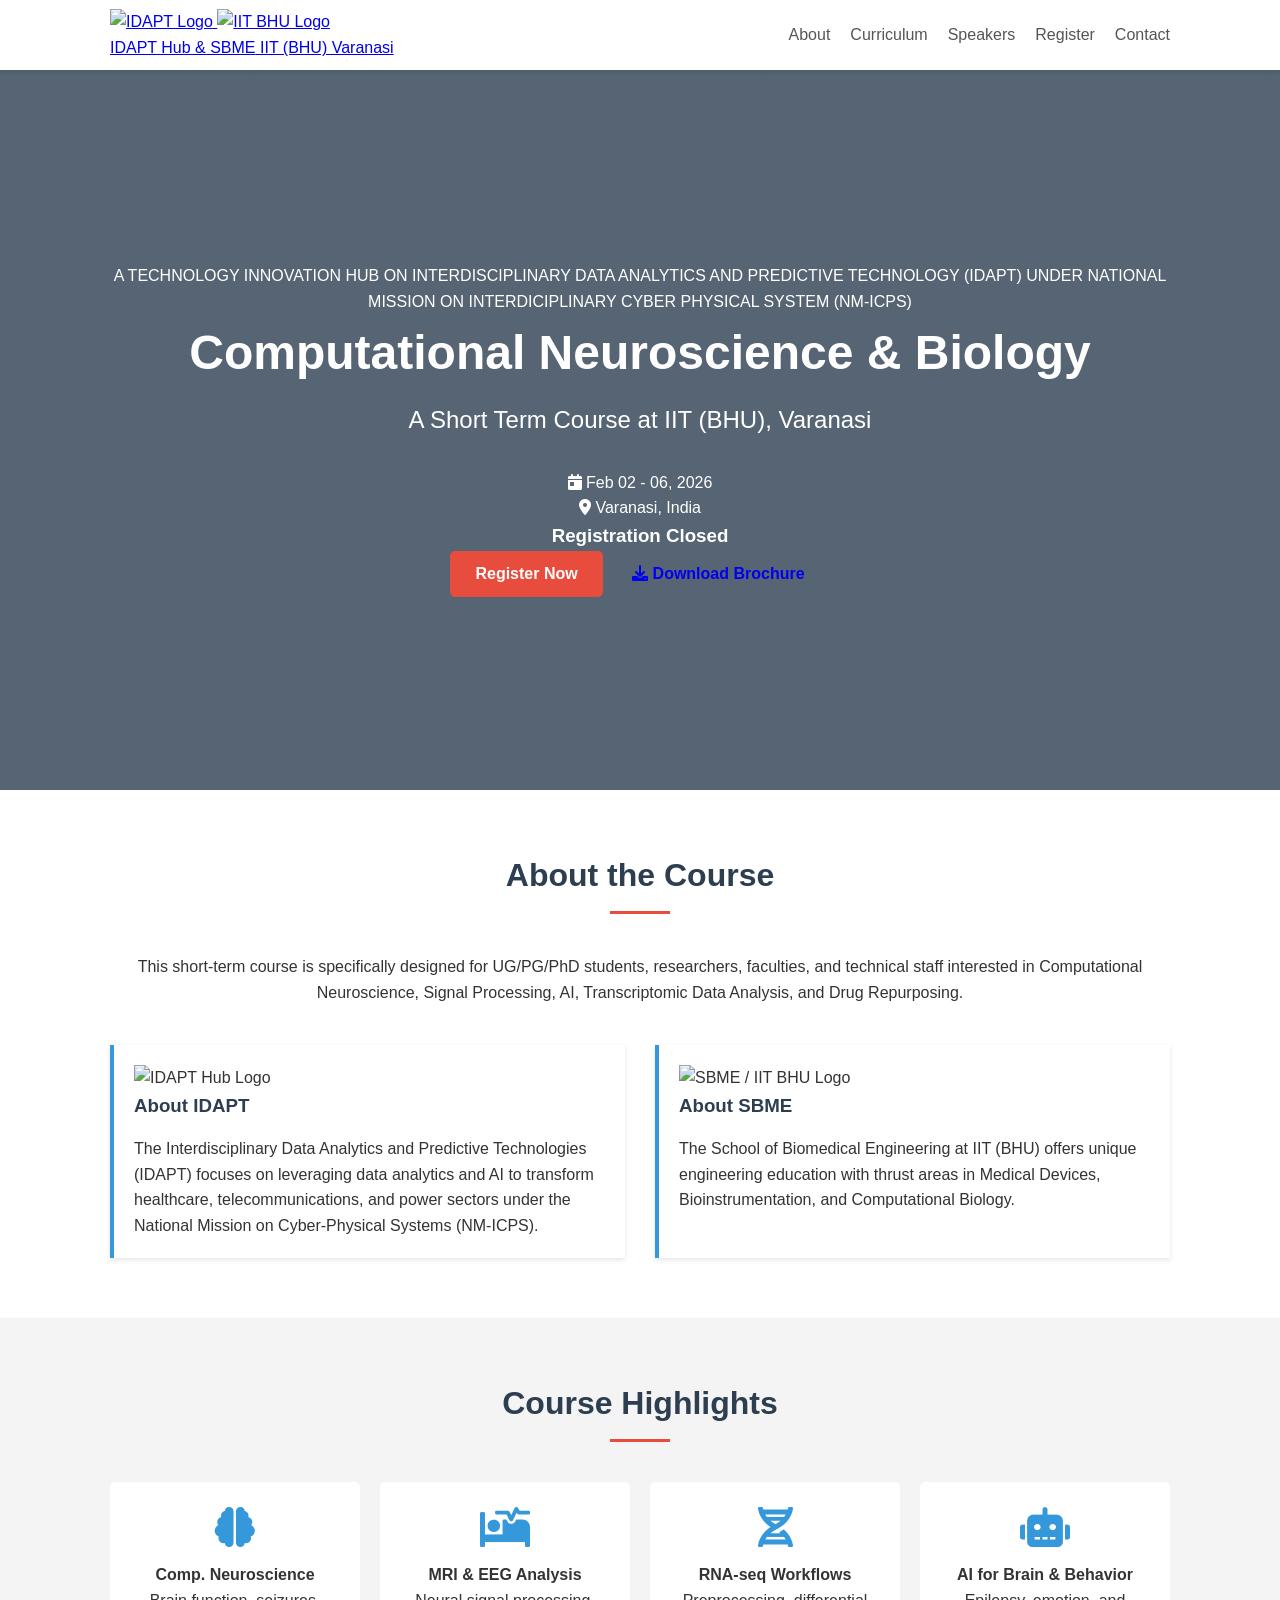
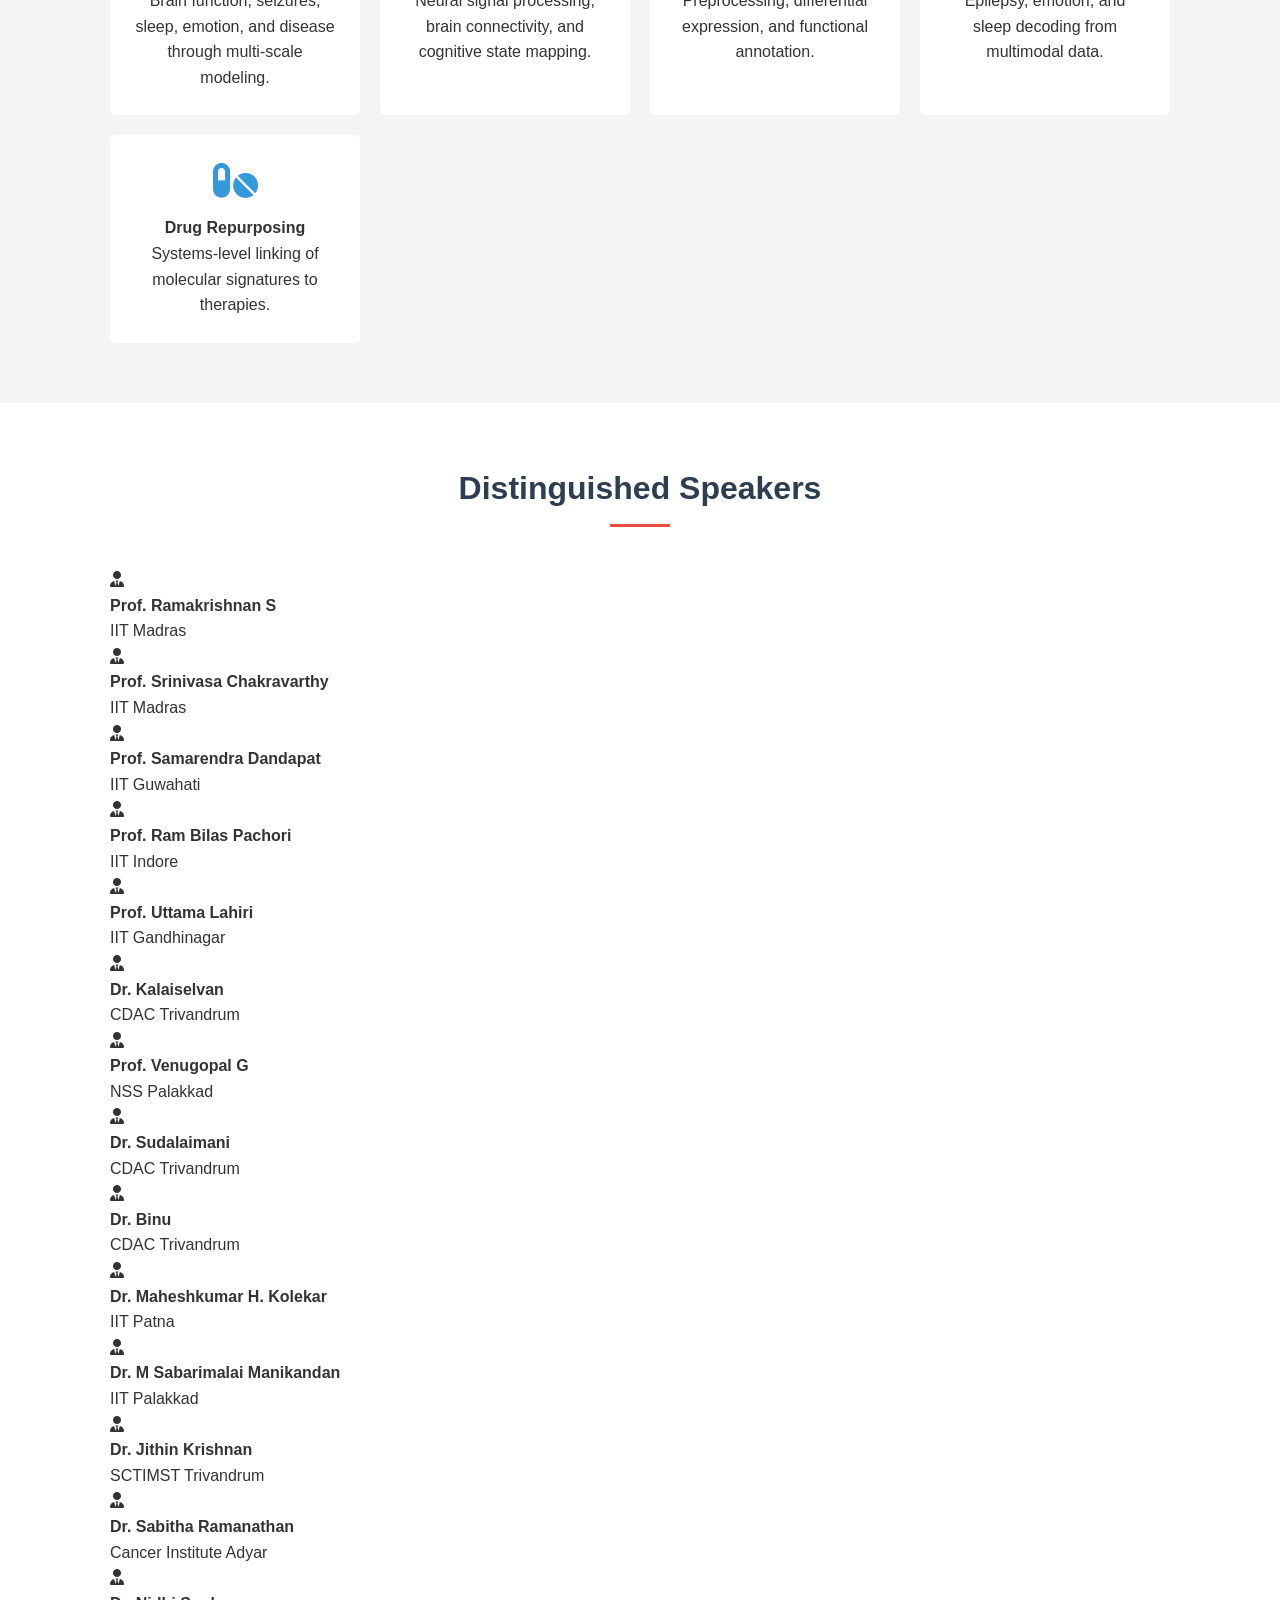
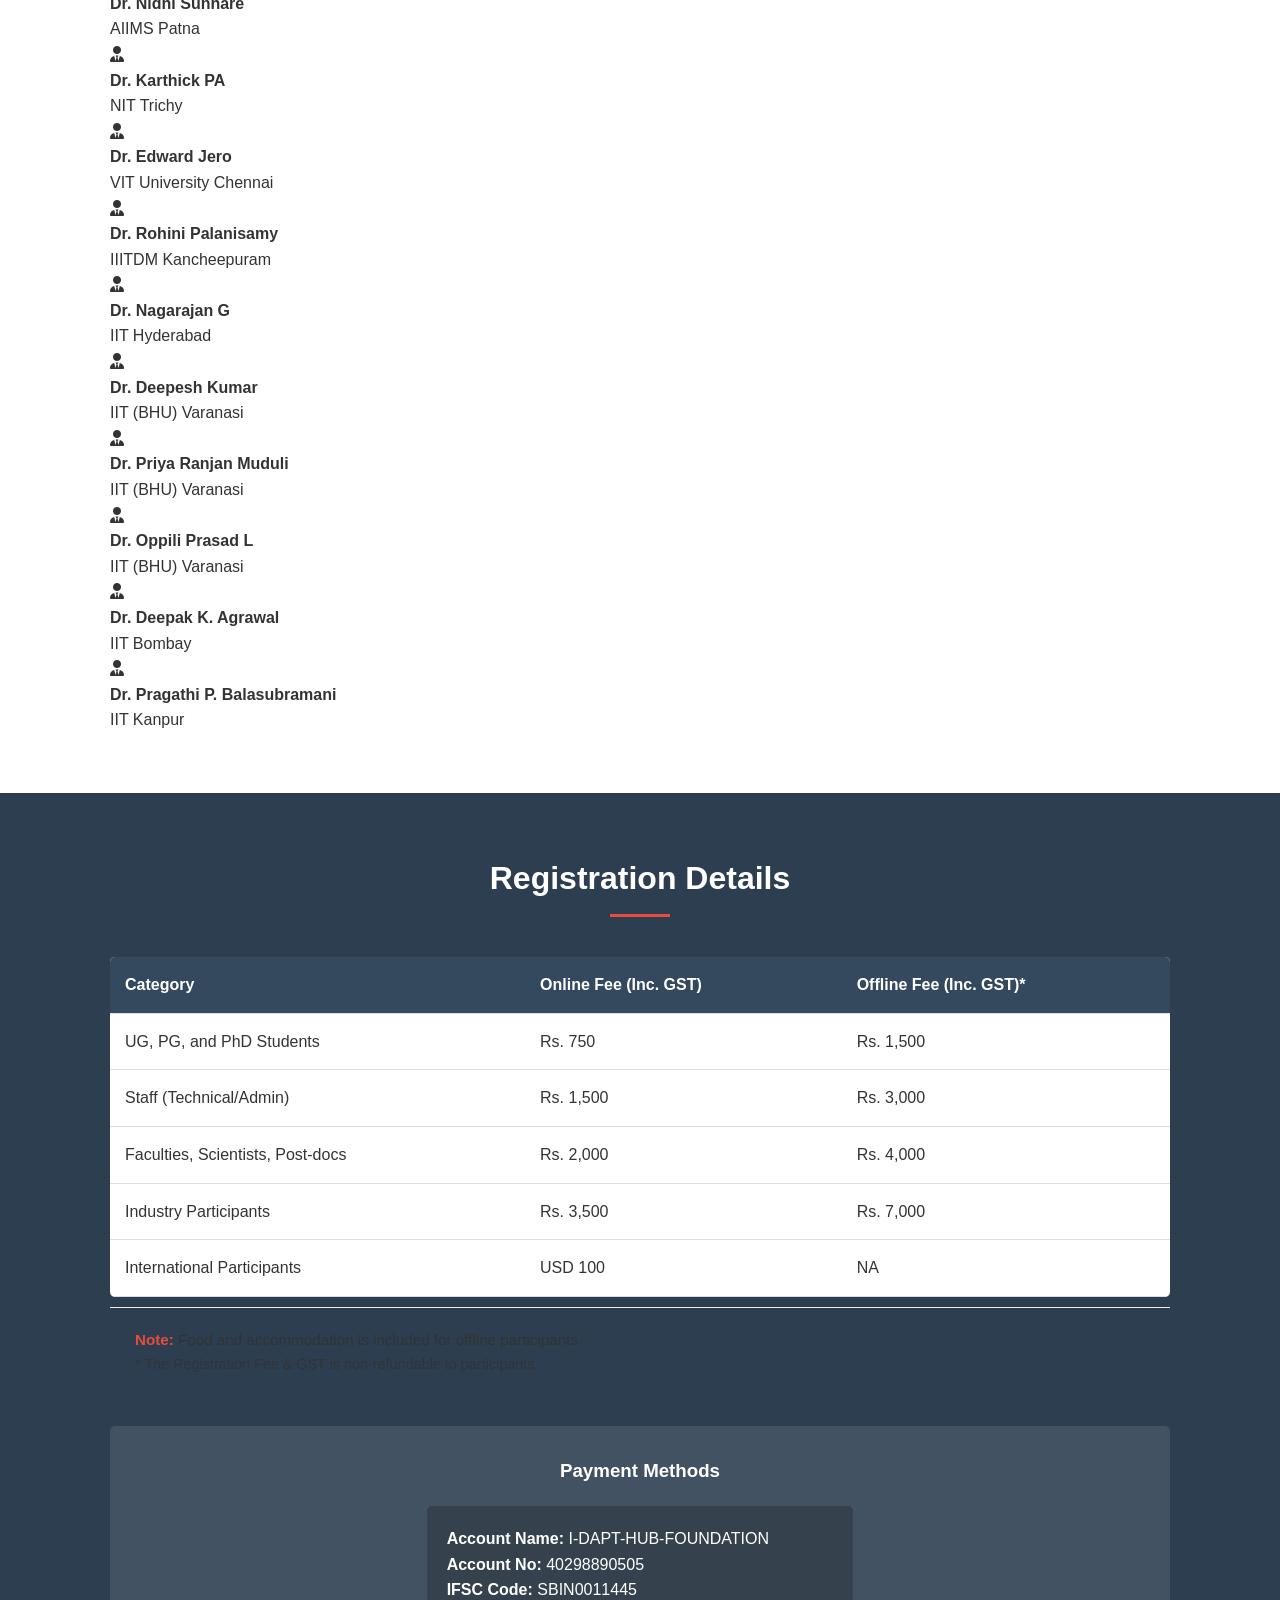
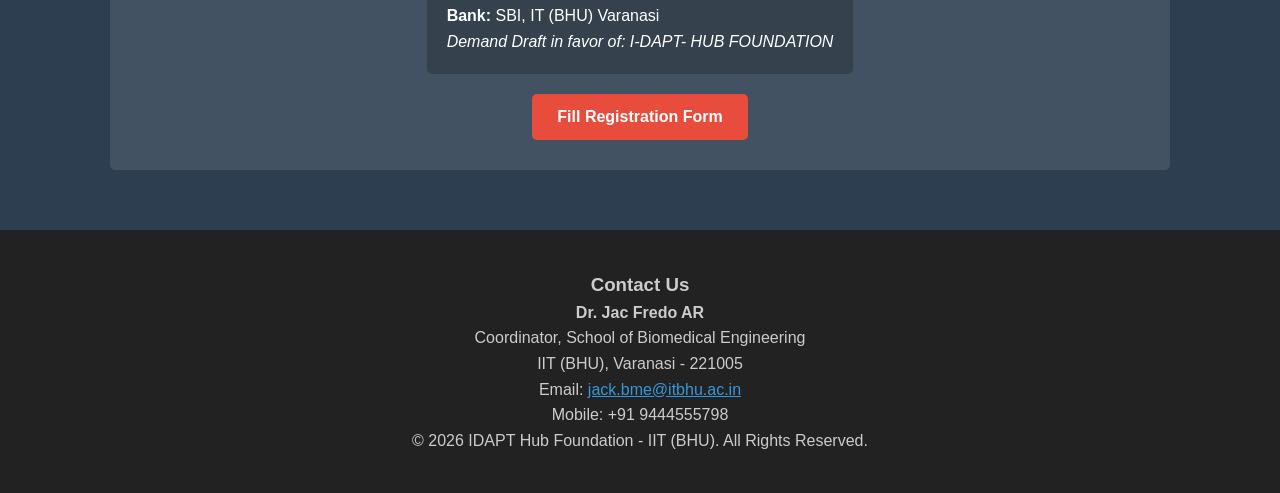
==== index.html @ b8fe6b38 "Added download brochure option" ====
<!DOCTYPE html>
<html lang="en">
<head>
    <meta charset="UTF-8">
    <meta name="viewport" content="width=device-width, initial-scale=1.0">
    <title>Introduction to Computational Neuroscience and Biology | IIT (BHU)</title>
    
    <meta name="description" content="Join the Short Term Course on Computational Neuroscience & Biology at IIT (BHU) from Feb 02-06, 2026. Explore AI, Signal Processing, and Drug Repurposing. Register now!">

    <meta property="og:title" content="Introduction to Computational Neuroscience and Biology | IIT (BHU)">
    <meta property="og:description" content="A short-term course covering Brain function, MRI/EEG Analysis, AI for Brain & Behavior, and RNA-seq workflows. Organized by IDAPT Hub & SBME.">
    <meta property="og:image" content="https://computationalneurosciencecourse.netlify.app/Social_banner.png">
    <meta property="og:url" content="https://computationalneurosciencecourse.netlify.app">
    <meta property="og:type" content="website">

    <meta name="twitter:card" content="summary_large_image">
    <meta name="twitter:title" content="Introduction to Computational Neuroscience and Biology">
    <meta name="twitter:description" content="Join us at IIT (BHU) for a short-term course on Computational Neuroscience and AI. Feb 02-06, 2026.">
    <meta name="twitter:image" content="https://computationalneurosciencecourse.netlify.app/Social_banner.png">

    <link rel="stylesheet" href="style.css">
    <link rel="stylesheet" href="https://cdnjs.cloudflare.com/ajax/libs/font-awesome/6.0.0/css/all.min.css">
</head>
<body>

    <nav class="navbar">
        <div class="container">
            <a href="#" class="logo-group">
                <img src="logo-idapt.gif" alt="IDAPT Logo" class="nav-logo">
                <img src="logo-iitbhu.gif" alt="IIT BHU Logo" class="nav-logo">
                <div class="logo-text">
                    <span class="main-text">IDAPT Hub & SBME</span>
                    <span class="sub-text">IIT (BHU) Varanasi</span>
                </div>
            </a>

            <ul class="nav-links">
                <li><a href="#about">About</a></li>
                <li><a href="#topics">Curriculum</a></li>
                <li><a href="#speakers">Speakers</a></li>
                <li><a href="#registration" class="highlight-link">Register</a></li>
                <li><a href="#contact">Contact</a></li>
            </ul>
        </div>
    </nav>

    <header class="hero">
        <div class="overlay"></div>
        <div class="container hero-content">
            <span class="badge">A TECHNOLOGY INNOVATION HUB ON INTERDISCIPLINARY DATA ANALYTICS AND PREDICTIVE TECHNOLOGY (IDAPT) UNDER NATIONAL MISSION ON INTERDICIPLINARY CYBER PHYSICAL SYSTEM (NM-ICPS)</span>
            <h1>Computational Neuroscience & Biology</h1>
            <p class="subtitle">A Short Term Course at IIT (BHU), Varanasi</p>
            
            <div class="hero-info-grid">
                <div class="info-box">
                    <i class="fas fa-calendar-day"></i>
                    <span>Feb 02 - 06, 2026</span>
                </div>
                <div class="info-box">
                    <i class="fas fa-map-marker-alt"></i>
                    <span>Varanasi, India</span>
                </div>
            </div>

            <div id="countdown-container">
                <p>Registration closes in:</p>
                <div class="countdown">
                    <div class="time-unit"><span id="days">00</span><small>Days</small></div>
                    <div class="time-unit"><span id="hours">00</span><small>Hours</small></div>
                    <div class="time-unit"><span id="minutes">00</span><small>Mins</small></div>
                    <div class="time-unit"><span id="seconds">00</span><small>Secs</small></div>
                </div>
            </div>

            <div class="cta-group">
                <a href="https://forms.gle/LeRqwVGc7tLSJDFQ8" target="_blank" class="btn btn-primary pulse-anim">Register Now</a>
                <a href="Brochure.pdf" download="Computational_Neuroscience_Brochure" class="btn btn-outline">
                    <i class="fas fa-download"></i> Download Brochure
                </a>
            </div>
        </div>
    </header>

    <section id="about" class="section">
        <div class="container">
            <h2 class="section-title">About the Course</h2>
            <p style="margin-bottom: 40px; text-align: center;">
                This short-term course is specifically designed for UG/PG/PhD students, researchers, faculties, and technical staff interested in Computational Neuroscience, Signal Processing, AI, Transcriptomic Data Analysis, and Drug Repurposing.
            </p>
            <div class="grid-2">
                <div class="card about-card-horizontal">
                    <img src="logo-idapt.gif" alt="IDAPT Hub Logo" class="org-logo">
                    <div class="card-text">
                        <h3>About IDAPT</h3>
                        <p>The Interdisciplinary Data Analytics and Predictive Technologies (IDAPT) focuses on leveraging data analytics and AI to transform healthcare, telecommunications, and power sectors under the National Mission on Cyber-Physical Systems (NM-ICPS).</p>
                    </div>
                </div>

                <div class="card about-card-horizontal">
                    <img src="logo-iitbhu.gif" alt="SBME / IIT BHU Logo" class="org-logo">
                    <div class="card-text">
                        <h3>About SBME</h3>
                        <p>The School of Biomedical Engineering at IIT (BHU) offers unique engineering education with thrust areas in Medical Devices, Bioinstrumentation, and Computational Biology.</p>
                    </div>
                </div>
            </div>
        </div>
    </section>

    <section id="topics" class="section bg-light">
        <div class="container">
            <h2 class="section-title">Course Highlights</h2>
            <div class="topics-grid">
                <div class="topic-item">
                    <i class="fas fa-brain"></i>
                    <h4>Comp. Neuroscience</h4>
                    <p>Brain function, seizures, sleep, emotion, and disease through multi-scale modeling.</p>
                </div>
                <div class="topic-item">
                    <i class="fas fa-procedures"></i>
                    <h4>MRI & EEG Analysis</h4>
                    <p>Neural signal processing, brain connectivity, and cognitive state mapping.</p>
                </div>
                <div class="topic-item">
                    <i class="fas fa-dna"></i>
                    <h4>RNA-seq Workflows</h4>
                    <p>Preprocessing, differential expression, and functional annotation.</p>
                </div>
                <div class="topic-item">
                    <i class="fas fa-robot"></i>
                    <h4>AI for Brain & Behavior</h4>
                    <p>Epilepsy, emotion, and sleep decoding from multimodal data.</p>
                </div>
                <div class="topic-item">
                    <i class="fas fa-pills"></i>
                    <h4>Drug Repurposing</h4>
                    <p>Systems-level linking of molecular signatures to therapies.</p>
                </div>
            </div>
        </div>
    </section>

    <section id="speakers" class="section">
        <div class="container">
            <h2 class="section-title">Distinguished Speakers</h2>
            <div class="speakers-grid">
                <div class="speaker-card">
                    <div class="speaker-img"><i class="fas fa-user-tie"></i></div>
                    <div class="speaker-info">
                        <h4>Prof. Ramakrishnan S</h4>
                        <p class="affiliation">IIT Madras</p>
                    </div>
                </div>
                <div class="speaker-card">
                    <div class="speaker-img"><i class="fas fa-user-tie"></i></div>
                    <div class="speaker-info">
                        <h4>Prof. Srinivasa Chakravarthy</h4>
                        <p class="affiliation">IIT Madras</p>
                    </div>
                </div>
                <div class="speaker-card">
                    <div class="speaker-img"><i class="fas fa-user-tie"></i></div>
                    <div class="speaker-info">
                        <h4>Prof. Samarendra Dandapat</h4>
                        <p class="affiliation">IIT Guwahati</p>
                    </div>
                </div>
                <div class="speaker-card">
                    <div class="speaker-img"><i class="fas fa-user-tie"></i></div>
                    <div class="speaker-info">
                        <h4>Prof. Ram Bilas Pachori</h4>
                        <p class="affiliation">IIT Indore</p>
                    </div>
                </div>
                <div class="speaker-card">
                    <div class="speaker-img"><i class="fas fa-user-tie"></i></div>
                    <div class="speaker-info">
                        <h4>Prof. Uttama Lahiri</h4>
                        <p class="affiliation">IIT Gandhinagar</p>
                    </div>
                </div>
                <div class="speaker-card">
                    <div class="speaker-img"><i class="fas fa-user-tie"></i></div>
                    <div class="speaker-info">
                        <h4>Dr. Kalaiselvan</h4>
                        <p class="affiliation">CDAC Trivandrum</p>
                    </div>
                </div>
                <div class="speaker-card">
                    <div class="speaker-img"><i class="fas fa-user-tie"></i></div>
                    <div class="speaker-info">
                        <h4>Prof. Venugopal G</h4>
                        <p class="affiliation">NSS Palakkad</p>
                    </div>
                </div>
                <div class="speaker-card">
                    <div class="speaker-img"><i class="fas fa-user-tie"></i></div>
                    <div class="speaker-info">
                        <h4>Dr. Sudalaimani</h4>
                        <p class="affiliation">CDAC Trivandrum</p>
                    </div>
                </div>
                <div class="speaker-card">
                    <div class="speaker-img"><i class="fas fa-user-tie"></i></div>
                    <div class="speaker-info">
                        <h4>Dr. Binu</h4>
                        <p class="affiliation">CDAC Trivandrum</p>
                    </div>
                </div>
                <div class="speaker-card">
                    <div class="speaker-img"><i class="fas fa-user-tie"></i></div>
                    <div class="speaker-info">
                        <h4>Dr. Maheshkumar H. Kolekar</h4>
                        <p class="affiliation">IIT Patna</p>
                    </div>
                </div>
                <div class="speaker-card">
                    <div class="speaker-img"><i class="fas fa-user-tie"></i></div>
                    <div class="speaker-info">
                        <h4>Dr. M Sabarimalai Manikandan</h4>
                        <p class="affiliation">IIT Palakkad</p>
                    </div>
                </div>
                <div class="speaker-card">
                    <div class="speaker-img"><i class="fas fa-user-tie"></i></div>
                    <div class="speaker-info">
                        <h4>Dr. Jithin Krishnan</h4>
                        <p class="affiliation">SCTIMST Trivandrum</p>
                    </div>
                </div>
                <div class="speaker-card">
                    <div class="speaker-img"><i class="fas fa-user-tie"></i></div>
                    <div class="speaker-info">
                        <h4>Dr. Sabitha Ramanathan</h4>
                        <p class="affiliation">Cancer Institute Adyar</p>
                    </div>
                </div>
                <div class="speaker-card">
                    <div class="speaker-img"><i class="fas fa-user-tie"></i></div>
                    <div class="speaker-info">
                        <h4>Dr. Nidhi Sunhare</h4>
                        <p class="affiliation">AIIMS Patna</p>
                    </div>
                </div>
                <div class="speaker-card">
                    <div class="speaker-img"><i class="fas fa-user-tie"></i></div>
                    <div class="speaker-info">
                        <h4>Dr. Karthick PA</h4>
                        <p class="affiliation">NIT Trichy</p>
                    </div>
                </div>
                <div class="speaker-card">
                    <div class="speaker-img"><i class="fas fa-user-tie"></i></div>
                    <div class="speaker-info">
                        <h4>Dr. Edward Jero</h4>
                        <p class="affiliation">VIT University Chennai</p>
                    </div>
                </div>
                <div class="speaker-card">
                    <div class="speaker-img"><i class="fas fa-user-tie"></i></div>
                    <div class="speaker-info">
                        <h4>Dr. Rohini Palanisamy</h4>
                        <p class="affiliation">IIITDM Kancheepuram</p>
                    </div>
                </div>
                <div class="speaker-card">
                    <div class="speaker-img"><i class="fas fa-user-tie"></i></div>
                    <div class="speaker-info">
                        <h4>Dr. Nagarajan G</h4>
                        <p class="affiliation">IIT Hyderabad</p>
                    </div>
                </div>
                <div class="speaker-card">
                    <div class="speaker-img"><i class="fas fa-user-tie"></i></div>
                    <div class="speaker-info">
                        <h4>Dr. Deepesh Kumar</h4>
                        <p class="affiliation">IIT (BHU) Varanasi</p>
                    </div>
                </div>
                <div class="speaker-card">
                    <div class="speaker-img"><i class="fas fa-user-tie"></i></div>
                    <div class="speaker-info">
                        <h4>Dr. Priya Ranjan Muduli</h4>
                        <p class="affiliation">IIT (BHU) Varanasi</p>
                    </div>
                </div>
                <div class="speaker-card">
                    <div class="speaker-img"><i class="fas fa-user-tie"></i></div>
                    <div class="speaker-info">
                        <h4>Dr. Oppili Prasad L</h4>
                        <p class="affiliation">IIT (BHU) Varanasi</p>
                    </div>
                </div>
                <div class="speaker-card">
                    <div class="speaker-img"><i class="fas fa-user-tie"></i></div>
                    <div class="speaker-info">
                        <h4>Dr. Deepak K. Agrawal</h4>
                        <p class="affiliation">IIT Bombay</p>
                    </div>
                </div>
                <div class="speaker-card">
                    <div class="speaker-img"><i class="fas fa-user-tie"></i></div>
                    <div class="speaker-info">
                        <h4>Dr. Pragathi P. Balasubramani</h4>
                        <p class="affiliation">IIT Kanpur</p>
                    </div>
                </div>
            </div>
        </div>
    </section>

    <section id="registration" class="section bg-blue">
        <div class="container">
            <h2 class="section-title text-white">Registration Details</h2>
            
            <div class="fee-table-wrapper">
                <table class="fee-table">
                    <thead>
                        <tr>
                            <th>Category</th>
                            <th>Online Fee (Inc. GST)</th>
                            <th>Offline Fee (Inc. GST)*</th>
                        </tr>
                    </thead>
                    <tbody>
                        <tr>
                            <td>UG, PG, and PhD Students</td>
                            <td>Rs. 750</td>
                            <td>Rs. 1,500</td>
                        </tr>
                        <tr>
                            <td>Staff (Technical/Admin)</td>
                            <td>Rs. 1,500</td>
                            <td>Rs. 3,000</td>
                        </tr>
                        <tr>
                            <td>Faculties, Scientists, Post-docs</td>
                            <td>Rs. 2,000</td>
                            <td>Rs. 4,000</td>
                        </tr>
                        <tr>
                            <td>Industry Participants</td>
                            <td>Rs. 3,500</td>
                            <td>Rs. 7,000</td>
                        </tr>
                        <tr>
                            <td>International Participants</td>
                            <td>USD 100</td>
                            <td>NA</td>
                        </tr>
                    </tbody>
                </table>
                <div style="padding: 20px 25px; border-top: 1px solid #eee;">
                    <p class="note" style="color: #333; margin: 0; font-size: 0.95rem; line-height: 1.6;">
                        <strong style="color: #e74c3c;">Note:</strong> Food and accommodation is included for offline participants.<br>
                        <span style="font-size: 0.9rem; opacity: 0.8;">* The Registration Fee & GST is non-refundable to participants.</span>
                    </p>
                </div>
            </div>

            <div class="payment-info">
                <h3>Payment Methods</h3>
                <div class="bank-details">
                    <p><strong>Account Name:</strong> I-DAPT-HUB-FOUNDATION </p>
                    <p><strong>Account No:</strong> 40298890505 </p>
                    <p><strong>IFSC Code:</strong> SBIN0011445 </p>
                    <p><strong>Bank:</strong> SBI, IT (BHU) Varanasi </p>
                    <p><em>Demand Draft in favor of: I-DAPT- HUB FOUNDATION</em> </p>
                </div>
                <div class="register-action">
                    <a href="https://forms.gle/LeRqwVGc7tLSJDFQ8" target="_blank" class="btn btn-primary btn-large">Fill Registration Form</a>
                </div>
            </div>
        </div>
    </section>

    <footer id="contact">
        <div class="container footer-content">
            <div class="contact-details">
                <h3>Contact Us</h3>
                <p><strong>Dr. Jac Fredo AR</strong><br>Coordinator, School of Biomedical Engineering</p>
                <p>IIT (BHU), Varanasi - 221005</p>
                <p>Email: <a href="mailto:jack.bme@itbhu.ac.in">jack.bme@itbhu.ac.in</a></p>
                <p>Mobile: +91 9444555798 </p>
            </div>
            <div class="branding">
                <p>&copy; 2026 IDAPT Hub Foundation - IIT (BHU). All Rights Reserved.</p>
            </div>
        </div>
    </footer>

    <script>
        // Set the date we're counting down to: Jan 15, 2026
        const countDownDate = new Date("Jan 15, 2026 23:59:59").getTime();
    
        const x = setInterval(function() {
            const now = new Date().getTime();
            const distance = countDownDate - now;
    
            // Time calculations for days, hours, minutes and seconds
            const days = Math.floor(distance / (1000 * 60 * 60 * 24));
            const hours = Math.floor((distance % (1000 * 60 * 60 * 24)) / (1000 * 60 * 60));
            const minutes = Math.floor((distance % (1000 * 60 * 60)) / (1000 * 60));
            const seconds = Math.floor((distance % (1000 * 60)) / 1000);
    
            // Display the result in the elements
            document.getElementById("days").innerHTML = days < 10 ? '0' + days : days;
            document.getElementById("hours").innerHTML = hours < 10 ? '0' + hours : hours;
            document.getElementById("minutes").innerHTML = minutes < 10 ? '0' + minutes : minutes;
            document.getElementById("seconds").innerHTML = seconds < 10 ? '0' + seconds : seconds;
    
            // If the count down is finished
            if (distance < 0) {
                clearInterval(x);
                document.getElementById("countdown-container").innerHTML = "<h3>Registration Closed</h3>";
            }
        }, 1000);
    </script>

</body>
</html>
---- style.css ----
/* General Reset */
* {
    margin: 0;
    padding: 0;
    box-sizing: border-box;
    font-family: 'Segoe UI', Tahoma, Geneva, Verdana, sans-serif;
}

body {
    line-height: 1.6;
    color: #333;
}

/* Utilities */
.container {
    max-width: 1100px;
    margin: 0 auto;
    padding: 0 20px;
}

.btn {
    display: inline-block;
    padding: 10px 25px;
    border-radius: 5px;
    text-decoration: none;
    font-weight: bold;
    transition: all 0.3s ease;
}

.btn-primary {
    background-color: #e74c3c;
    color: #fff;
}

.btn-primary:hover {
    background-color: #c0392b;
}

.section {
    padding: 60px 0;
}

.section-title {
    text-align: center;
    margin-bottom: 40px;
    font-size: 2rem;
    color: #2c3e50;
    position: relative;
}

.section-title::after {
    content: '';
    display: block;
    width: 60px;
    height: 3px;
    background: #e74c3c;
    margin: 10px auto 0;
}

.bg-light { background-color: #f4f4f4; }
.bg-blue { background-color: #2c3e50; }
.text-white { color: #fff; }

/* Navbar */
.navbar {
    background-color: #fff;
    box-shadow: 0 2px 5px rgba(0,0,0,0.1);
    position: sticky;
    top: 0;
    z-index: 1000;
}

.navbar .container {
    display: flex;
    justify-content: space-between;
    align-items: center;
    height: 70px;
}

.navbar .logo {
    font-size: 1.2rem;
    font-weight: bold;
    color: #2c3e50;
    text-decoration: none;
}

.nav-links {
    list-style: none;
    display: flex;
}

.nav-links li {
    margin-left: 20px;
}

.nav-links a {
    text-decoration: none;
    color: #555;
    font-weight: 500;
}

.nav-links a:hover {
    color: #e74c3c;
}

/* Hero Section */
.hero {
    background: linear-gradient(rgba(44, 62, 80, 0.8), rgba(44, 62, 80, 0.8)), url('https://source.unsplash.com/1600x900/?university,campus') no-repeat center center/cover;
    color: #fff;
    height: 80vh;
    display: flex;
    align-items: center;
    text-align: center;
}

.hero-content h1 {
    font-size: 3rem;
    margin-bottom: 10px;
}

.hero-content .subtitle {
    font-size: 1.5rem;
    font-weight: 300;
    margin-bottom: 30px;
}

.hero-content .details {
    margin-bottom: 30px;
    font-size: 1.2rem;
}

.hero-content .details span {
    margin: 0 15px;
}

.deadline-alert {
    margin-top: 15px;
    font-size: 0.9rem;
    color: #ffd700;
}

/* Grid Layouts */
.grid-2 {
    display: grid;
    grid-template-columns: 1fr 1fr;
    gap: 30px;
}

.card {
    background: #fff;
    padding: 20px;
    border-left: 4px solid #3498db;
    box-shadow: 0 2px 5px rgba(0,0,0,0.1);
}

.card h3 {
    margin-bottom: 15px;
    color: #2c3e50;
}

/* Topics Grid */
.topics-grid {
    display: grid;
    grid-template-columns: repeat(auto-fit, minmax(250px, 1fr));
    gap: 20px;
}

.topic-item {
    background: #fff;
    padding: 25px;
    text-align: center;
    border-radius: 5px;
    transition: transform 0.3s;
}

.topic-item:hover {
    transform: translateY(-5px);
    box-shadow: 0 5px 15px rgba(0,0,0,0.1);
}

.topic-item i {
    font-size: 2.5rem;
    color: #3498db;
    margin-bottom: 15px;
}

/* Speakers */
.speakers-list ul {
    list-style: none;
    display: grid;
    grid-template-columns: repeat(auto-fill, minmax(300px, 1fr));
    gap: 15px;
}

.speakers-list li {
    background: #f9f9f9;
    padding: 15px;
    border-radius: 4px;
    border-left: 3px solid #e74c3c;
}

/* Registration Table */
.fee-table {
    width: 100%;
    border-collapse: collapse;
    background: #fff;
    color: #333;
    border-radius: 5px;
    overflow: hidden;
    margin-bottom: 10px;
}

.fee-table th, .fee-table td {
    padding: 15px;
    text-align: left;
    border-bottom: 1px solid #ddd;
}

.fee-table th {
    background-color: #34495e;
    color: #fff;
}

.payment-info {
    background: rgba(255,255,255,0.1);
    padding: 30px;
    border-radius: 5px;
    margin-top: 30px;
    color: #fff;
    text-align: center;
}

.bank-details {
    background: rgba(0,0,0,0.2);
    padding: 20px;
    margin: 20px 0;
    border-radius: 5px;
    display: inline-block;
    text-align: left;
}

/* Footer */
footer {
    background: #222;
    color: #ccc;
    padding: 40px 0;
    text-align: center;
}

footer a {
    color: #3498db;
}

/* Responsive */
@media(max-width: 768px) {
    .navbar .container {
        flex-direction: column;
        height: auto;
        padding: 10px;
    }
    
    .nav-links {
        margin-top: 15px;
        flex-wrap: wrap;
        justify-content: center;
    }
    
    .nav-links li {
        margin: 5px 10px;
    }

    .hero-content h1 {
        font-size: 2rem;
    }

    .grid-2 {
        grid-template-columns: 1fr;
    }
    
    .fee-table {
        display: block;
        overflow-x: auto;
    }
}
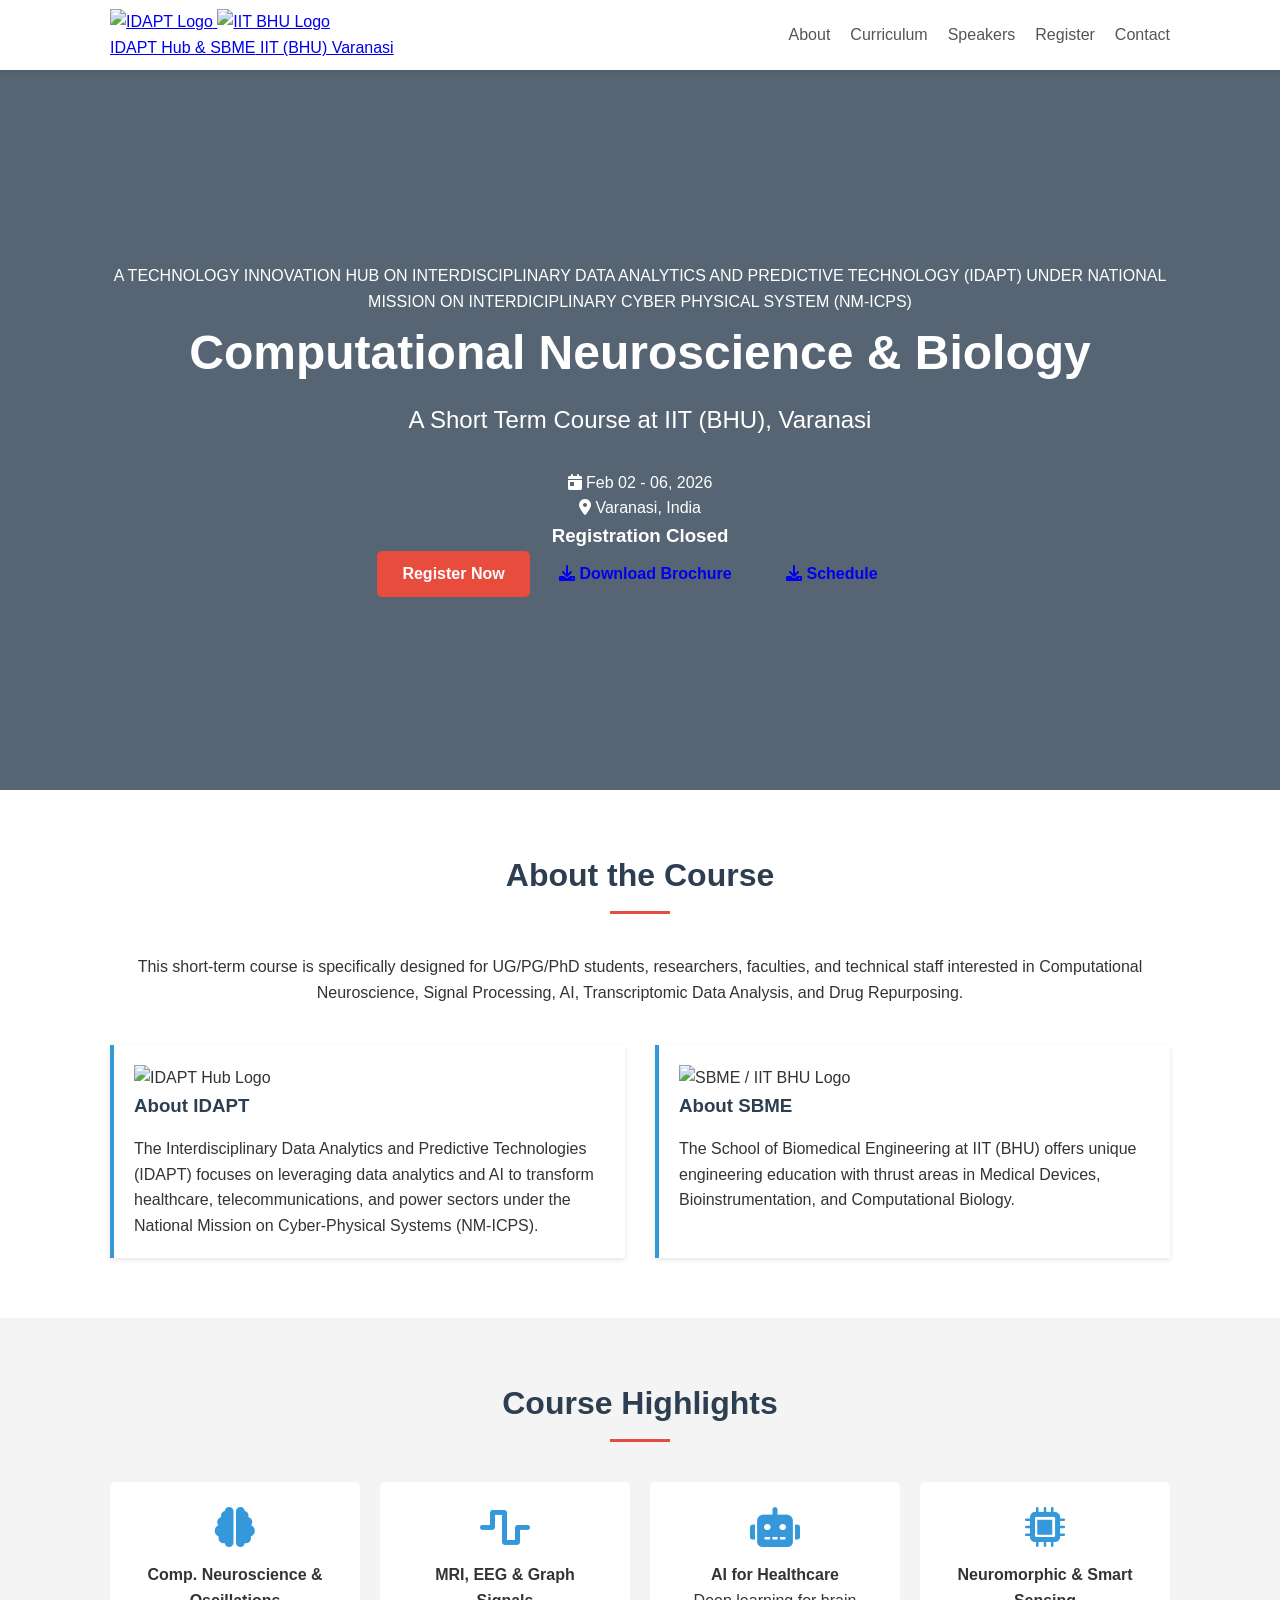
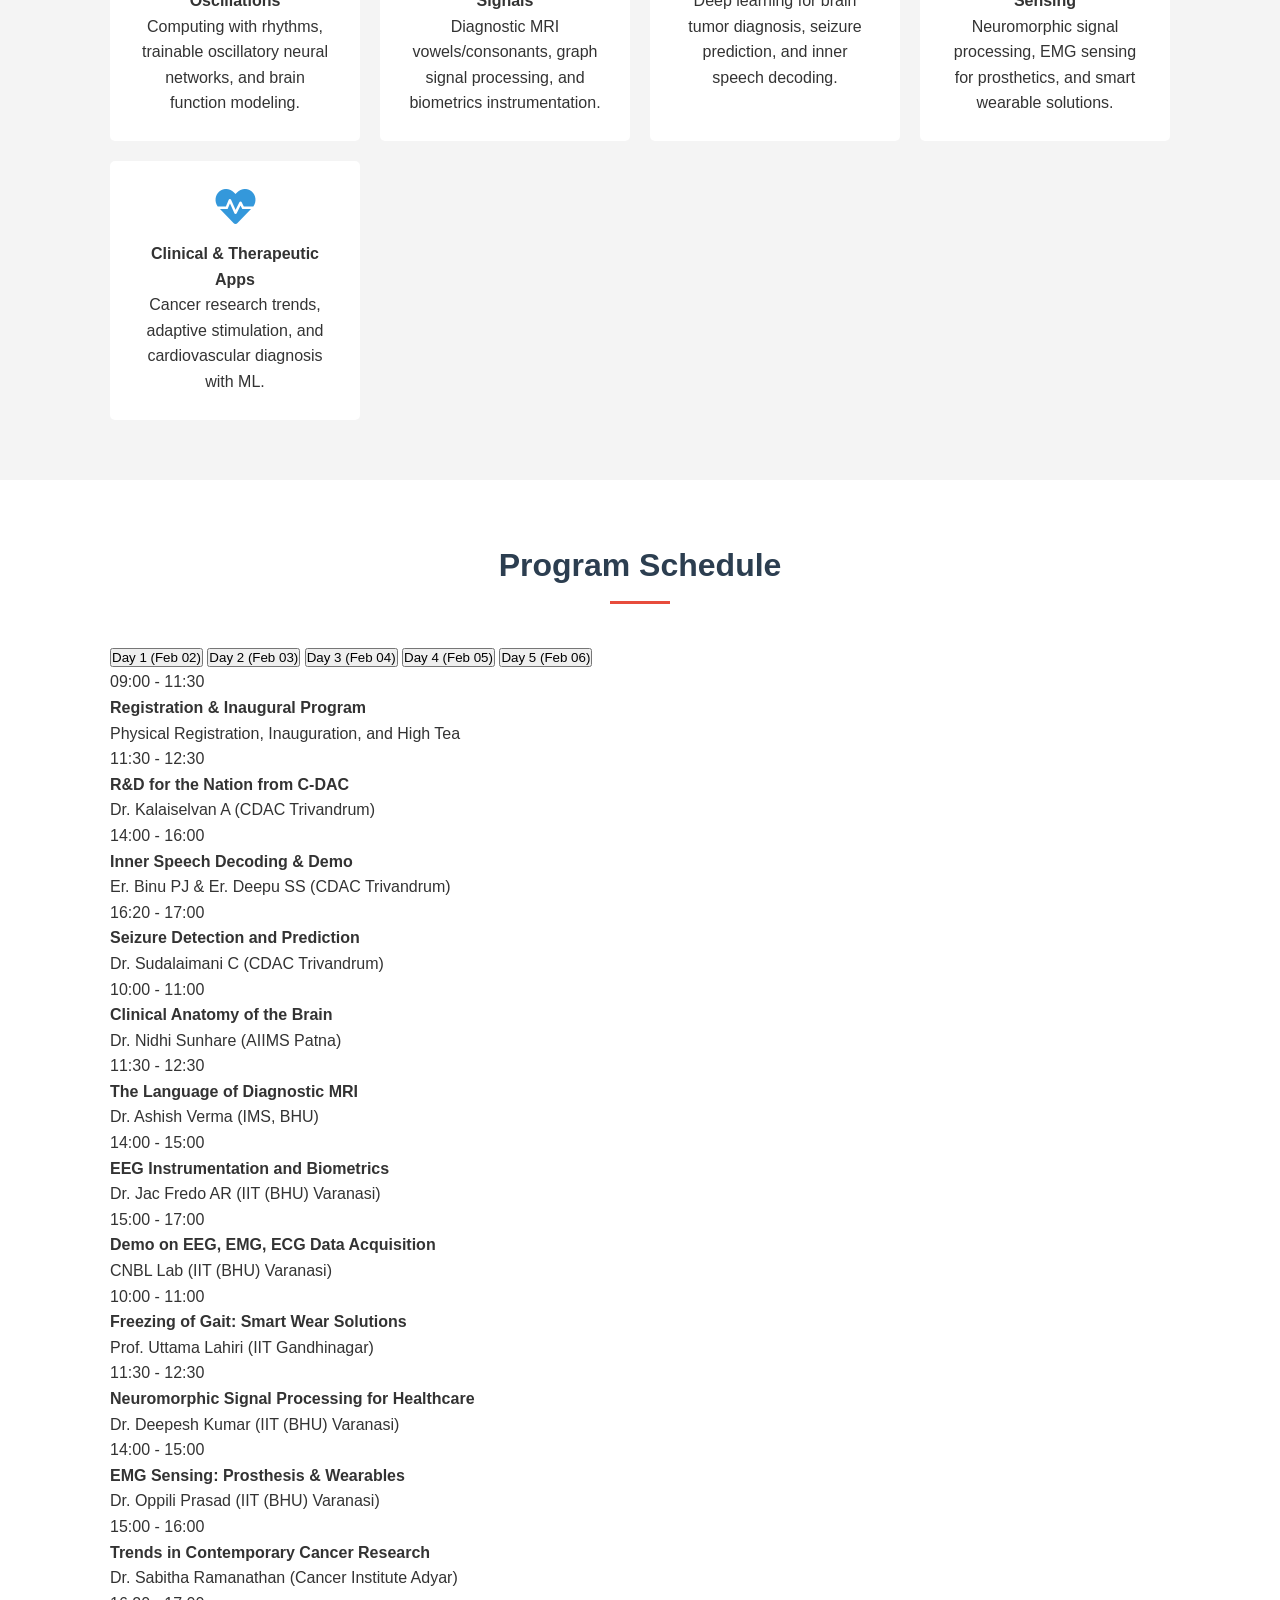
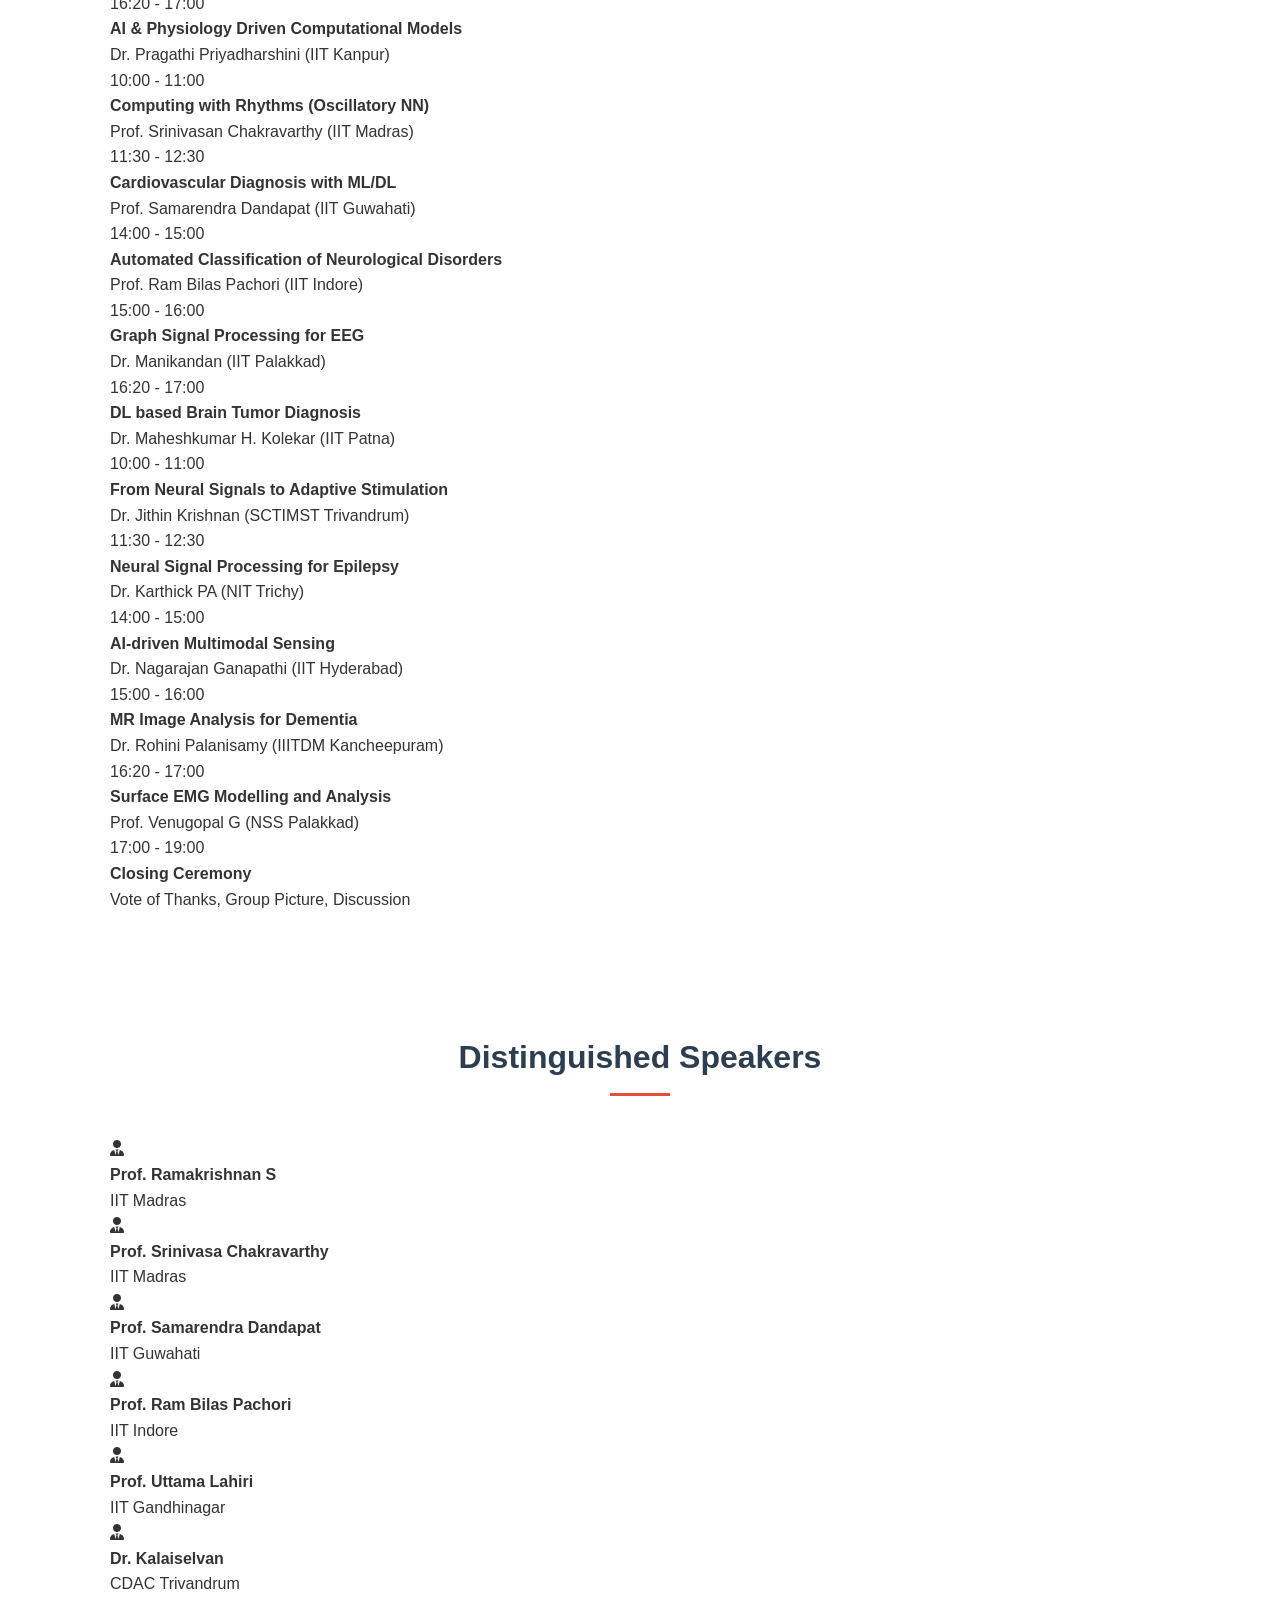
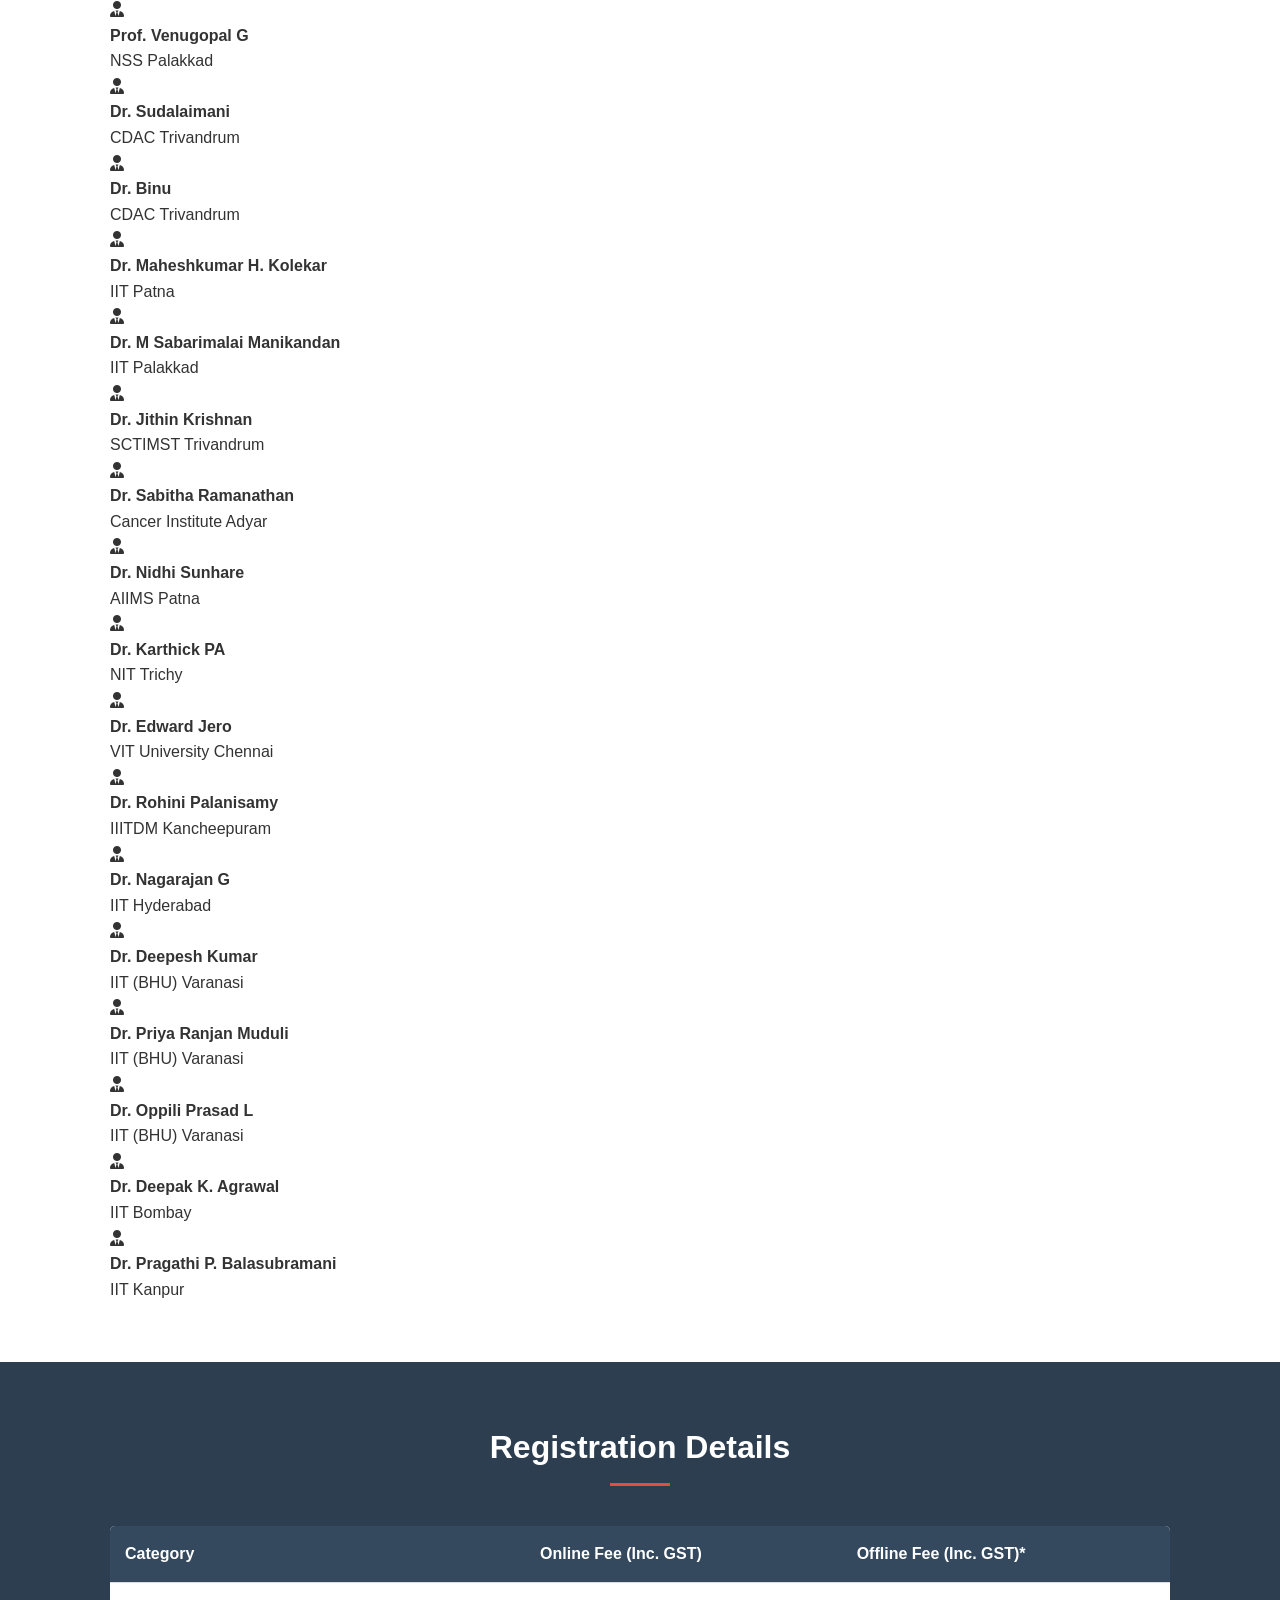
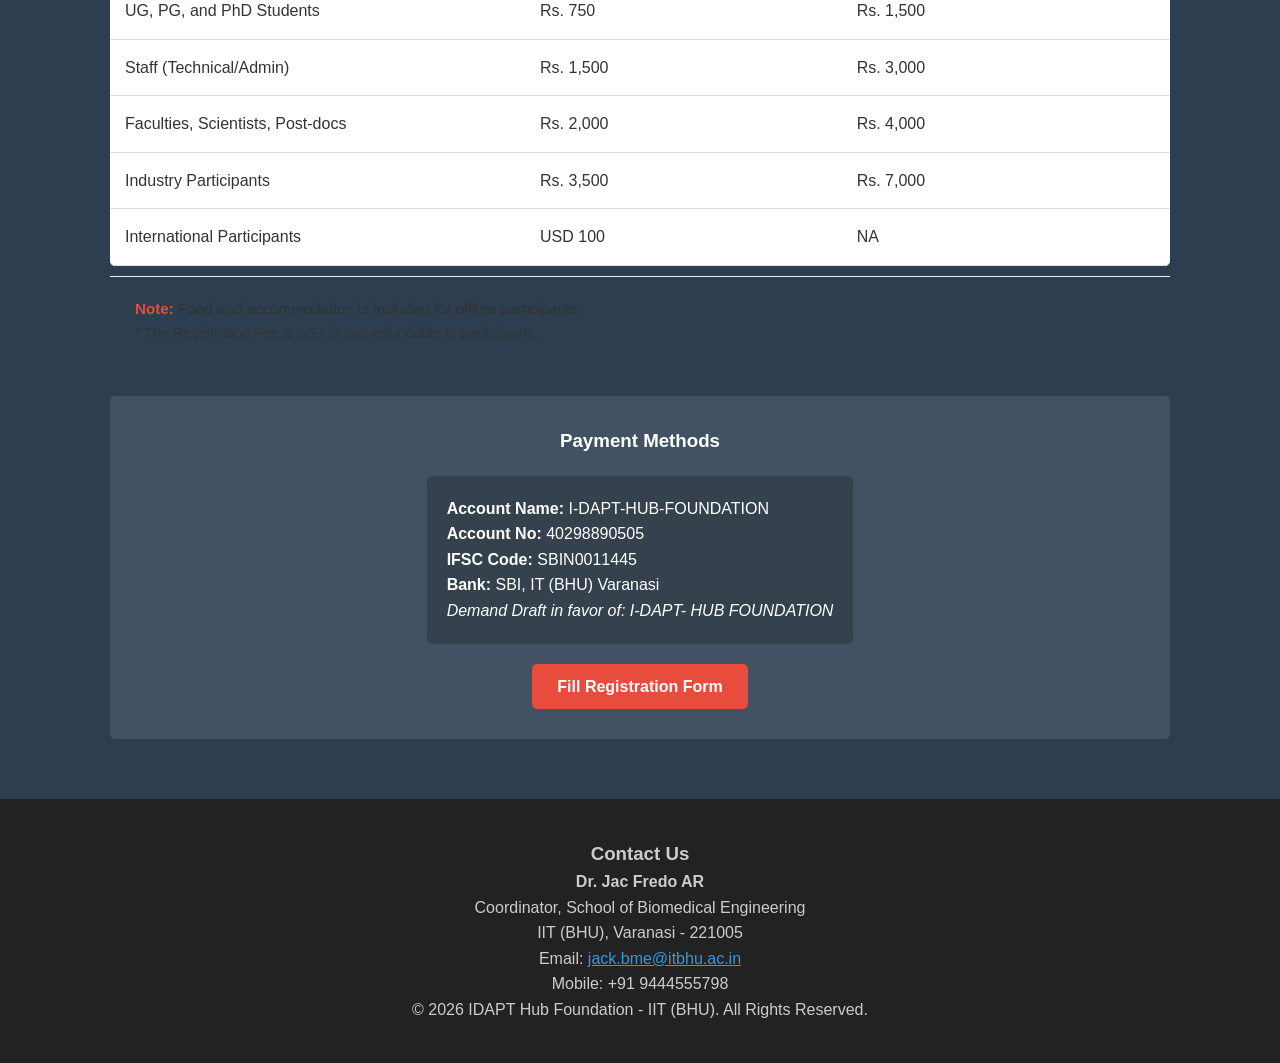
==== commit 65b89fce: "Update index.html Updated day wise schedule and download schedule option" ====
--- a/index.html
+++ b/index.html
@@ -76,6 +76,9 @@
                 <a href="https://forms.gle/LeRqwVGc7tLSJDFQ8" target="_blank" class="btn btn-primary pulse-anim">Register Now</a>
                 <a href="Brochure.pdf" download="Computational_Neuroscience_Brochure" class="btn btn-outline">
                     <i class="fas fa-download"></i> Download Brochure
+                </a>
+                <a href="Workshop Sheldule.pdf" download="Workshop_Schedule" class="btn btn-outline">
+                    <i class="fas fa-download"></i> Schedule
                 </a>
             </div>
         </div>
@@ -111,30 +114,230 @@
         <div class="container">
             <h2 class="section-title">Course Highlights</h2>
             <div class="topics-grid">
+                
                 <div class="topic-item">
                     <i class="fas fa-brain"></i>
-                    <h4>Comp. Neuroscience</h4>
-                    <p>Brain function, seizures, sleep, emotion, and disease through multi-scale modeling.</p>
-                </div>
+                    <h4>Comp. Neuroscience & Oscillations</h4>
+                    <p>Computing with rhythms, trainable oscillatory neural networks, and brain function modeling.</p>
+                </div>
+
                 <div class="topic-item">
-                    <i class="fas fa-procedures"></i>
-                    <h4>MRI & EEG Analysis</h4>
-                    <p>Neural signal processing, brain connectivity, and cognitive state mapping.</p>
-                </div>
-                <div class="topic-item">
-                    <i class="fas fa-dna"></i>
-                    <h4>RNA-seq Workflows</h4>
-                    <p>Preprocessing, differential expression, and functional annotation.</p>
-                </div>
+                    <i class="fas fa-wave-square"></i> <h4>MRI, EEG & Graph Signals</h4>
+                    <p>Diagnostic MRI vowels/consonants, graph signal processing, and biometrics instrumentation.</p>
+                </div>
+
                 <div class="topic-item">
                     <i class="fas fa-robot"></i>
-                    <h4>AI for Brain & Behavior</h4>
-                    <p>Epilepsy, emotion, and sleep decoding from multimodal data.</p>
-                </div>
+                    <h4>AI for Healthcare</h4>
+                    <p>Deep learning for brain tumor diagnosis, seizure prediction, and inner speech decoding.</p>
+                </div>
+
                 <div class="topic-item">
-                    <i class="fas fa-pills"></i>
-                    <h4>Drug Repurposing</h4>
-                    <p>Systems-level linking of molecular signatures to therapies.</p>
+                    <i class="fas fa-microchip"></i> <h4>Neuromorphic & Smart Sensing</h4>
+                    <p>Neuromorphic signal processing, EMG sensing for prosthetics, and smart wearable solutions.</p>
+                </div>
+
+                <div class="topic-item">
+                    <i class="fas fa-heartbeat"></i> <h4>Clinical & Therapeutic Apps</h4>
+                    <p>Cancer research trends, adaptive stimulation, and cardiovascular diagnosis with ML.</p>
+                </div>
+
+            </div>
+        </div>
+    </section>
+
+    <section id="schedule" class="section">
+        <div class="container">
+            <h2 class="section-title">Program Schedule</h2>
+            
+            <div class="schedule-tabs">
+                <button class="tab-btn active" onclick="openDay(event, 'day1')">Day 1 (Feb 02)</button>
+                <button class="tab-btn" onclick="openDay(event, 'day2')">Day 2 (Feb 03)</button>
+                <button class="tab-btn" onclick="openDay(event, 'day3')">Day 3 (Feb 04)</button>
+                <button class="tab-btn" onclick="openDay(event, 'day4')">Day 4 (Feb 05)</button>
+                <button class="tab-btn" onclick="openDay(event, 'day5')">Day 5 (Feb 06)</button>
+            </div>
+
+            <div id="day1" class="tab-content" style="display: block;">
+                <div class="timeline-item">
+                    <div class="time">09:00 - 11:30</div>
+                    <div class="details">
+                        <h4>Registration & Inaugural Program</h4>
+                        <p>Physical Registration, Inauguration, and High Tea</p>
+                    </div>
+                </div>
+                <div class="timeline-item">
+                    <div class="time">11:30 - 12:30</div>
+                    <div class="details">
+                        <h4>R&D for the Nation from C-DAC</h4>
+                        <p class="speaker">Dr. Kalaiselvan A (CDAC Trivandrum)</p>
+                    </div>
+                </div>
+                <div class="timeline-item">
+                    <div class="time">14:00 - 16:00</div>
+                    <div class="details">
+                        <h4>Inner Speech Decoding & Demo</h4>
+                        <p class="speaker">Er. Binu PJ & Er. Deepu SS (CDAC Trivandrum)</p>
+                    </div>
+                </div>
+                <div class="timeline-item">
+                    <div class="time">16:20 - 17:00</div>
+                    <div class="details">
+                        <h4>Seizure Detection and Prediction</h4>
+                        <p class="speaker">Dr. Sudalaimani C (CDAC Trivandrum)</p>
+                    </div>
+                </div>
+            </div>
+
+            <div id="day2" class="tab-content">
+                <div class="timeline-item">
+                    <div class="time">10:00 - 11:00</div>
+                    <div class="details">
+                        <h4>Clinical Anatomy of the Brain</h4>
+                        <p class="speaker">Dr. Nidhi Sunhare (AIIMS Patna)</p>
+                    </div>
+                </div>
+                <div class="timeline-item">
+                    <div class="time">11:30 - 12:30</div>
+                    <div class="details">
+                        <h4>The Language of Diagnostic MRI</h4>
+                        <p class="speaker">Dr. Ashish Verma (IMS, BHU)</p>
+                    </div>
+                </div>
+                <div class="timeline-item">
+                    <div class="time">14:00 - 15:00</div>
+                    <div class="details">
+                        <h4>EEG Instrumentation and Biometrics</h4>
+                        <p class="speaker">Dr. Jac Fredo AR (IIT (BHU) Varanasi)</p>
+                    </div>
+                </div>
+                <div class="timeline-item">
+                    <div class="time">15:00 - 17:00</div>
+                    <div class="details">
+                        <h4>Demo on EEG, EMG, ECG Data Acquisition</h4>
+                        <p class="speaker">CNBL Lab (IIT (BHU) Varanasi)</p>
+                    </div>
+                </div>
+            </div>
+
+            <div id="day3" class="tab-content">
+                <div class="timeline-item">
+                    <div class="time">10:00 - 11:00</div>
+                    <div class="details">
+                        <h4>Freezing of Gait: Smart Wear Solutions</h4>
+                        <p class="speaker">Prof. Uttama Lahiri (IIT Gandhinagar)</p>
+                    </div>
+                </div>
+                <div class="timeline-item">
+                    <div class="time">11:30 - 12:30</div>
+                    <div class="details">
+                        <h4>Neuromorphic Signal Processing for Healthcare</h4>
+                        <p class="speaker">Dr. Deepesh Kumar (IIT (BHU) Varanasi)</p>
+                    </div>
+                </div>
+                <div class="timeline-item">
+                    <div class="time">14:00 - 15:00</div>
+                    <div class="details">
+                        <h4>EMG Sensing: Prosthesis & Wearables</h4>
+                        <p class="speaker">Dr. Oppili Prasad (IIT (BHU) Varanasi)</p>
+                    </div>
+                </div>
+                <div class="timeline-item">
+                    <div class="time">15:00 - 16:00</div>
+                    <div class="details">
+                        <h4>Trends in Contemporary Cancer Research</h4>
+                        <p class="speaker">Dr. Sabitha Ramanathan (Cancer Institute Adyar)</p>
+                    </div>
+                </div>
+                <div class="timeline-item">
+                    <div class="time">16:20 - 17:00</div>
+                    <div class="details">
+                        <h4>AI & Physiology Driven Computational Models</h4>
+                        <p class="speaker">Dr. Pragathi Priyadharshini (IIT Kanpur)</p>
+                    </div>
+                </div>
+            </div>
+
+            <div id="day4" class="tab-content">
+                <div class="timeline-item">
+                    <div class="time">10:00 - 11:00</div>
+                    <div class="details">
+                        <h4>Computing with Rhythms (Oscillatory NN)</h4>
+                        <p class="speaker">Prof. Srinivasan Chakravarthy (IIT Madras)</p>
+                    </div>
+                </div>
+                <div class="timeline-item">
+                    <div class="time">11:30 - 12:30</div>
+                    <div class="details">
+                        <h4>Cardiovascular Diagnosis with ML/DL</h4>
+                        <p class="speaker">Prof. Samarendra Dandapat (IIT Guwahati)</p>
+                    </div>
+                </div>
+                <div class="timeline-item">
+                    <div class="time">14:00 - 15:00</div>
+                    <div class="details">
+                        <h4>Automated Classification of Neurological Disorders</h4>
+                        <p class="speaker">Prof. Ram Bilas Pachori (IIT Indore)</p>
+                    </div>
+                </div>
+                <div class="timeline-item">
+                    <div class="time">15:00 - 16:00</div>
+                    <div class="details">
+                        <h4>Graph Signal Processing for EEG</h4>
+                        <p class="speaker">Dr. Manikandan (IIT Palakkad)</p>
+                    </div>
+                </div>
+                <div class="timeline-item">
+                    <div class="time">16:20 - 17:00</div>
+                    <div class="details">
+                        <h4>DL based Brain Tumor Diagnosis</h4>
+                        <p class="speaker">Dr. Maheshkumar H. Kolekar (IIT Patna)</p>
+                    </div>
+                </div>
+            </div>
+
+            <div id="day5" class="tab-content">
+                <div class="timeline-item">
+                    <div class="time">10:00 - 11:00</div>
+                    <div class="details">
+                        <h4>From Neural Signals to Adaptive Stimulation</h4>
+                        <p class="speaker">Dr. Jithin Krishnan (SCTIMST Trivandrum)</p>
+                    </div>
+                </div>
+                <div class="timeline-item">
+                    <div class="time">11:30 - 12:30</div>
+                    <div class="details">
+                        <h4>Neural Signal Processing for Epilepsy</h4>
+                        <p class="speaker">Dr. Karthick PA (NIT Trichy)</p>
+                    </div>
+                </div>
+                <div class="timeline-item">
+                    <div class="time">14:00 - 15:00</div>
+                    <div class="details">
+                        <h4>AI-driven Multimodal Sensing</h4>
+                        <p class="speaker">Dr. Nagarajan Ganapathi (IIT Hyderabad)</p>
+                    </div>
+                </div>
+                <div class="timeline-item">
+                    <div class="time">15:00 - 16:00</div>
+                    <div class="details">
+                        <h4>MR Image Analysis for Dementia</h4>
+                        <p class="speaker">Dr. Rohini Palanisamy (IIITDM Kancheepuram)</p>
+                    </div>
+                </div>
+                <div class="timeline-item">
+                    <div class="time">16:20 - 17:00</div>
+                    <div class="details">
+                        <h4>Surface EMG Modelling and Analysis</h4>
+                        <p class="speaker">Prof. Venugopal G (NSS Palakkad)</p>
+                    </div>
+                </div>
+                <div class="timeline-item">
+                    <div class="time">17:00 - 19:00</div>
+                    <div class="details">
+                        <h4>Closing Ceremony</h4>
+                        <p>Vote of Thanks, Group Picture, Discussion</p>
+                    </div>
                 </div>
             </div>
         </div>
@@ -417,5 +620,27 @@
         }, 1000);
     </script>
 
+    <script>
+        function openDay(evt, dayName) {
+            var i, tabcontent, tablinks;
+            
+            // Hide all tab content
+            tabcontent = document.getElementsByClassName("tab-content");
+            for (i = 0; i < tabcontent.length; i++) {
+                tabcontent[i].style.display = "none";
+            }
+
+            // Remove "active" class from all buttons
+            tablinks = document.getElementsByClassName("tab-btn");
+            for (i = 0; i < tablinks.length; i++) {
+                tablinks[i].className = tablinks[i].className.replace(" active", "");
+            }
+
+            // Show the current tab, and add an "active" class to the button that opened the tab
+            document.getElementById(dayName).style.display = "block";
+            evt.currentTarget.className += " active";
+        }
+    </script>
+
 </body>
 </html>
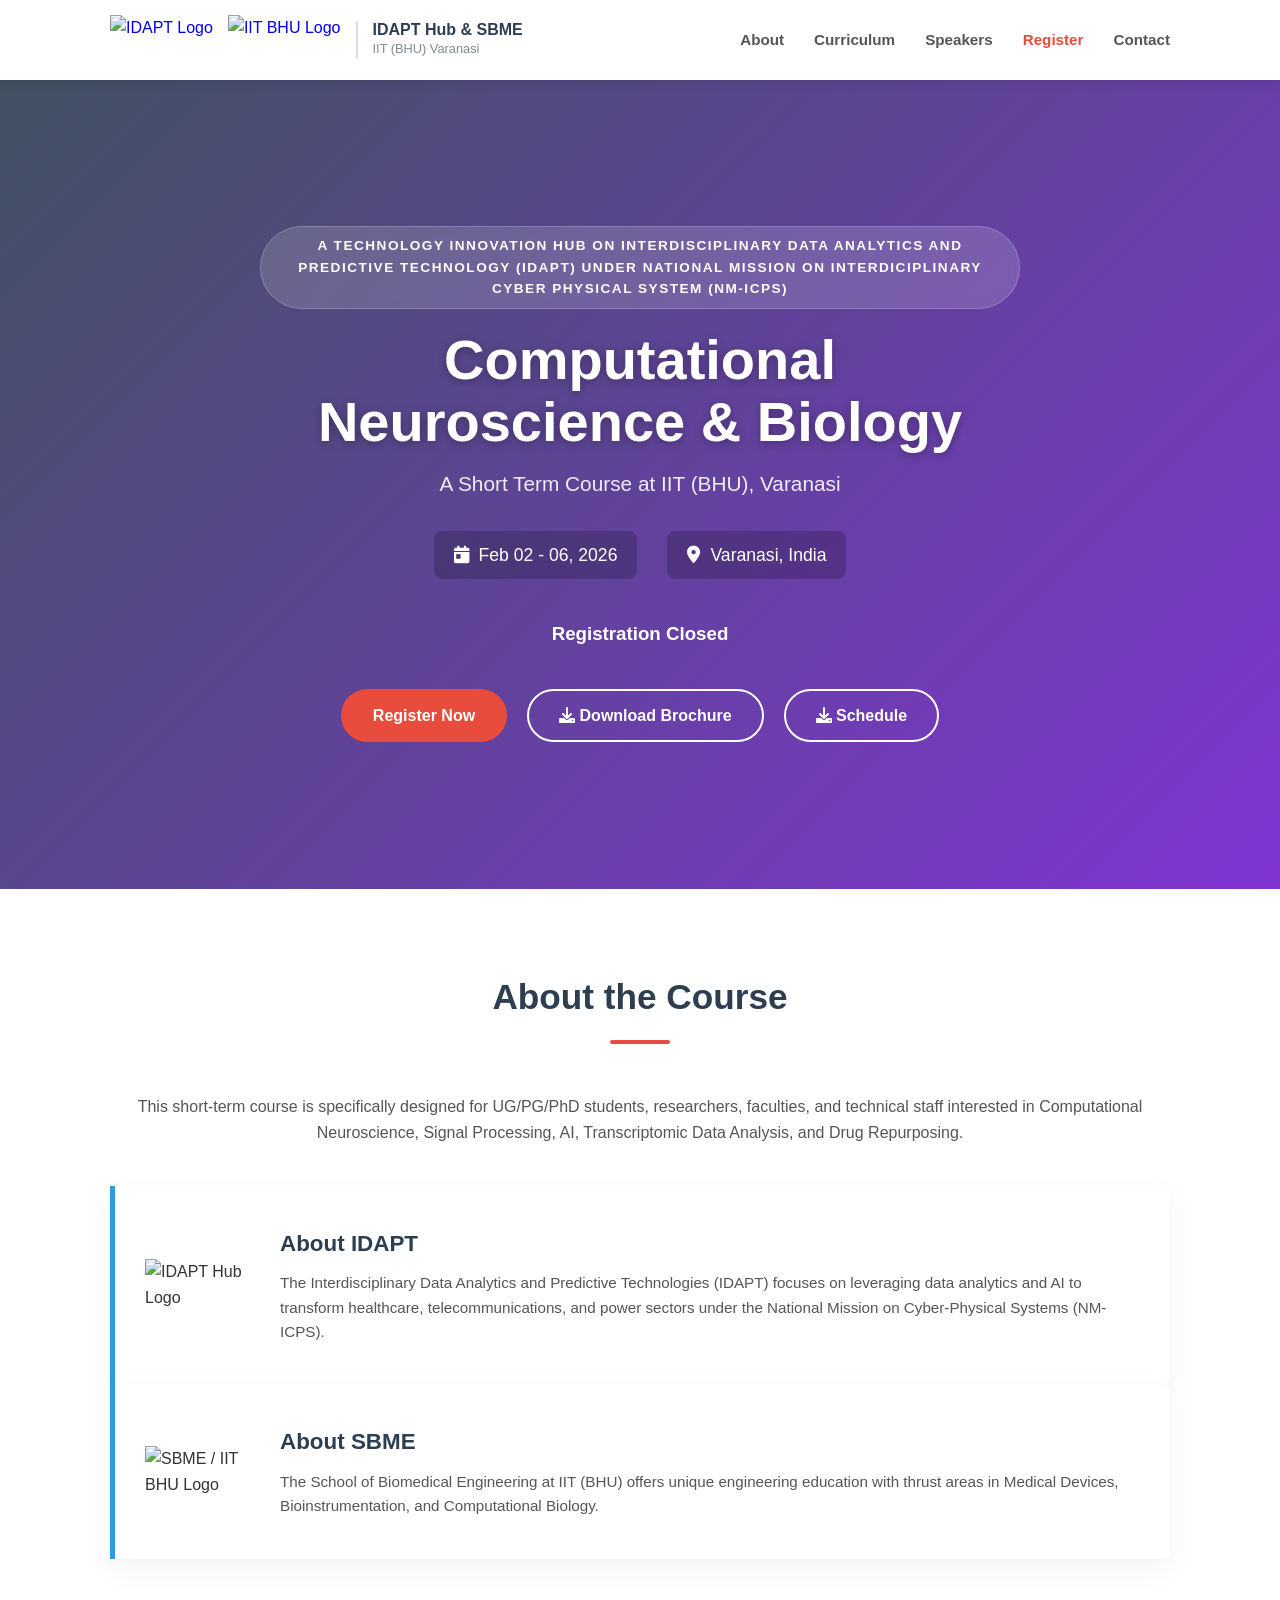
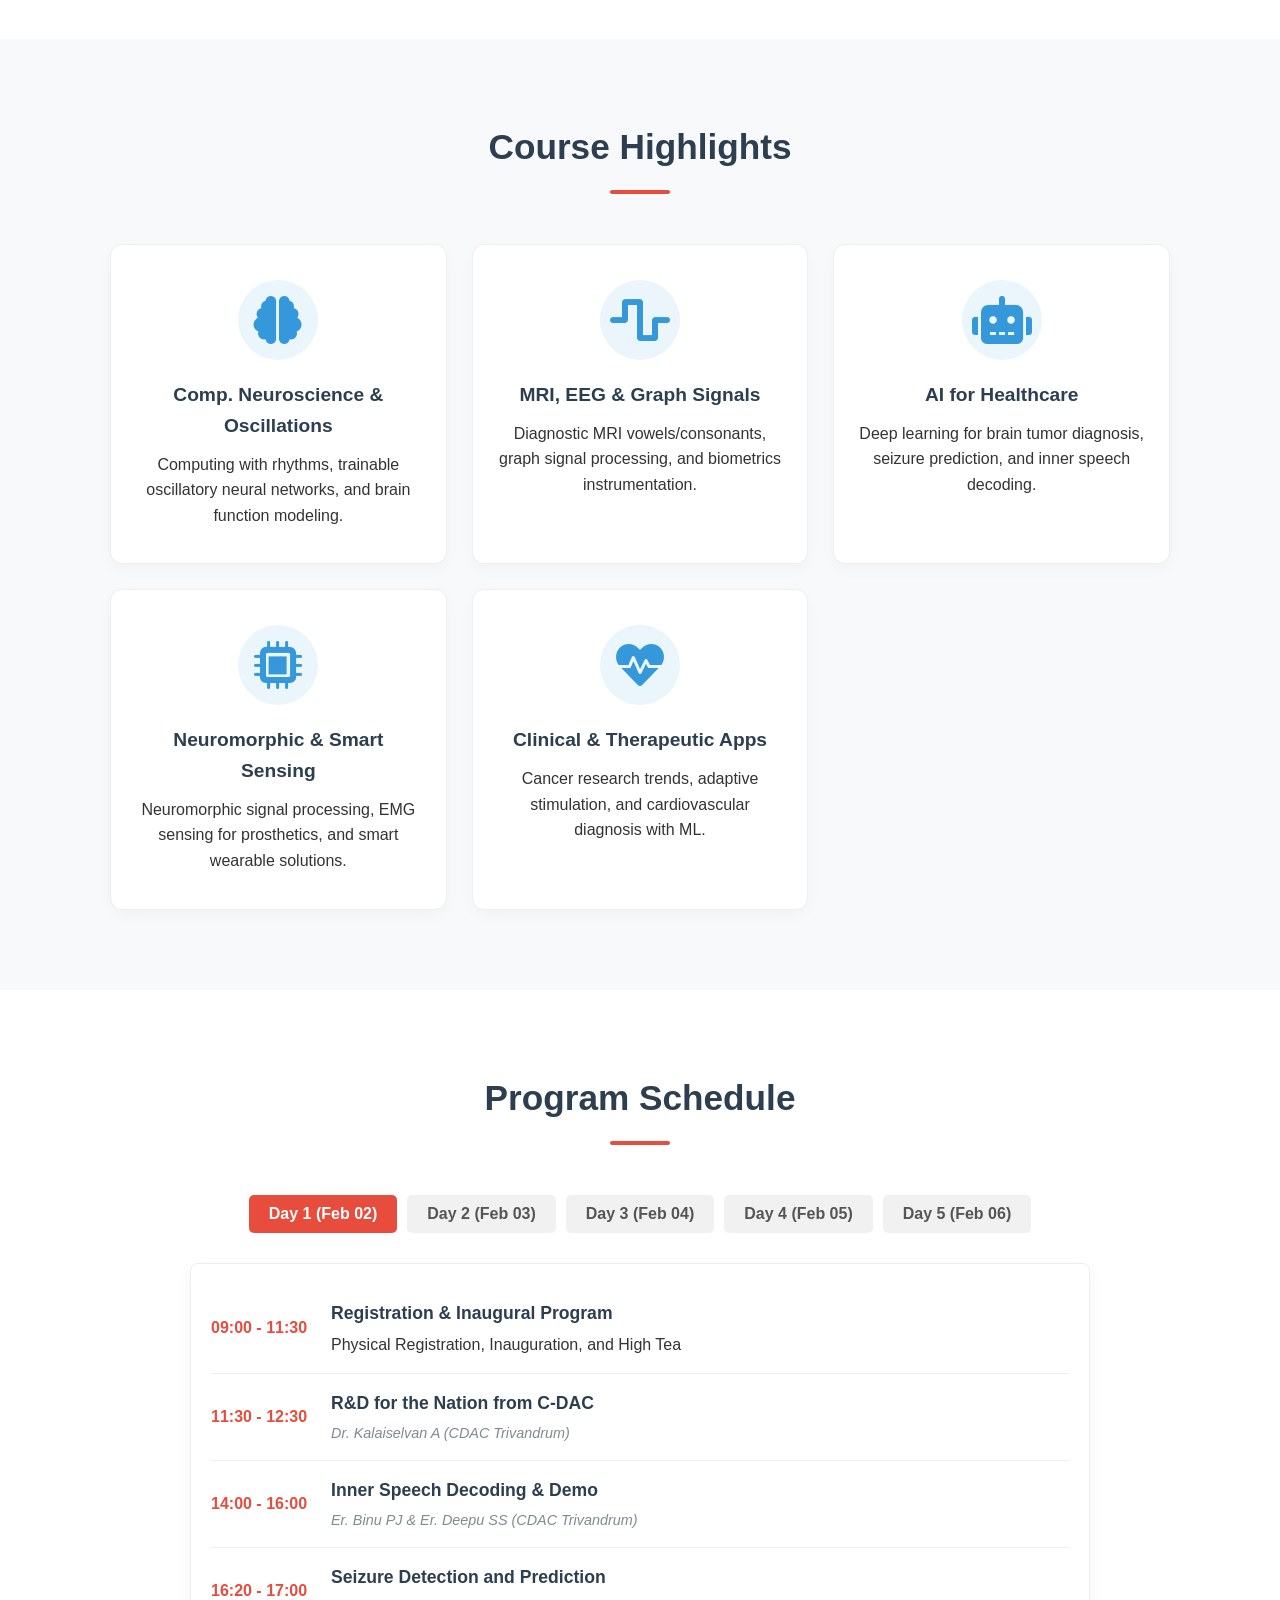
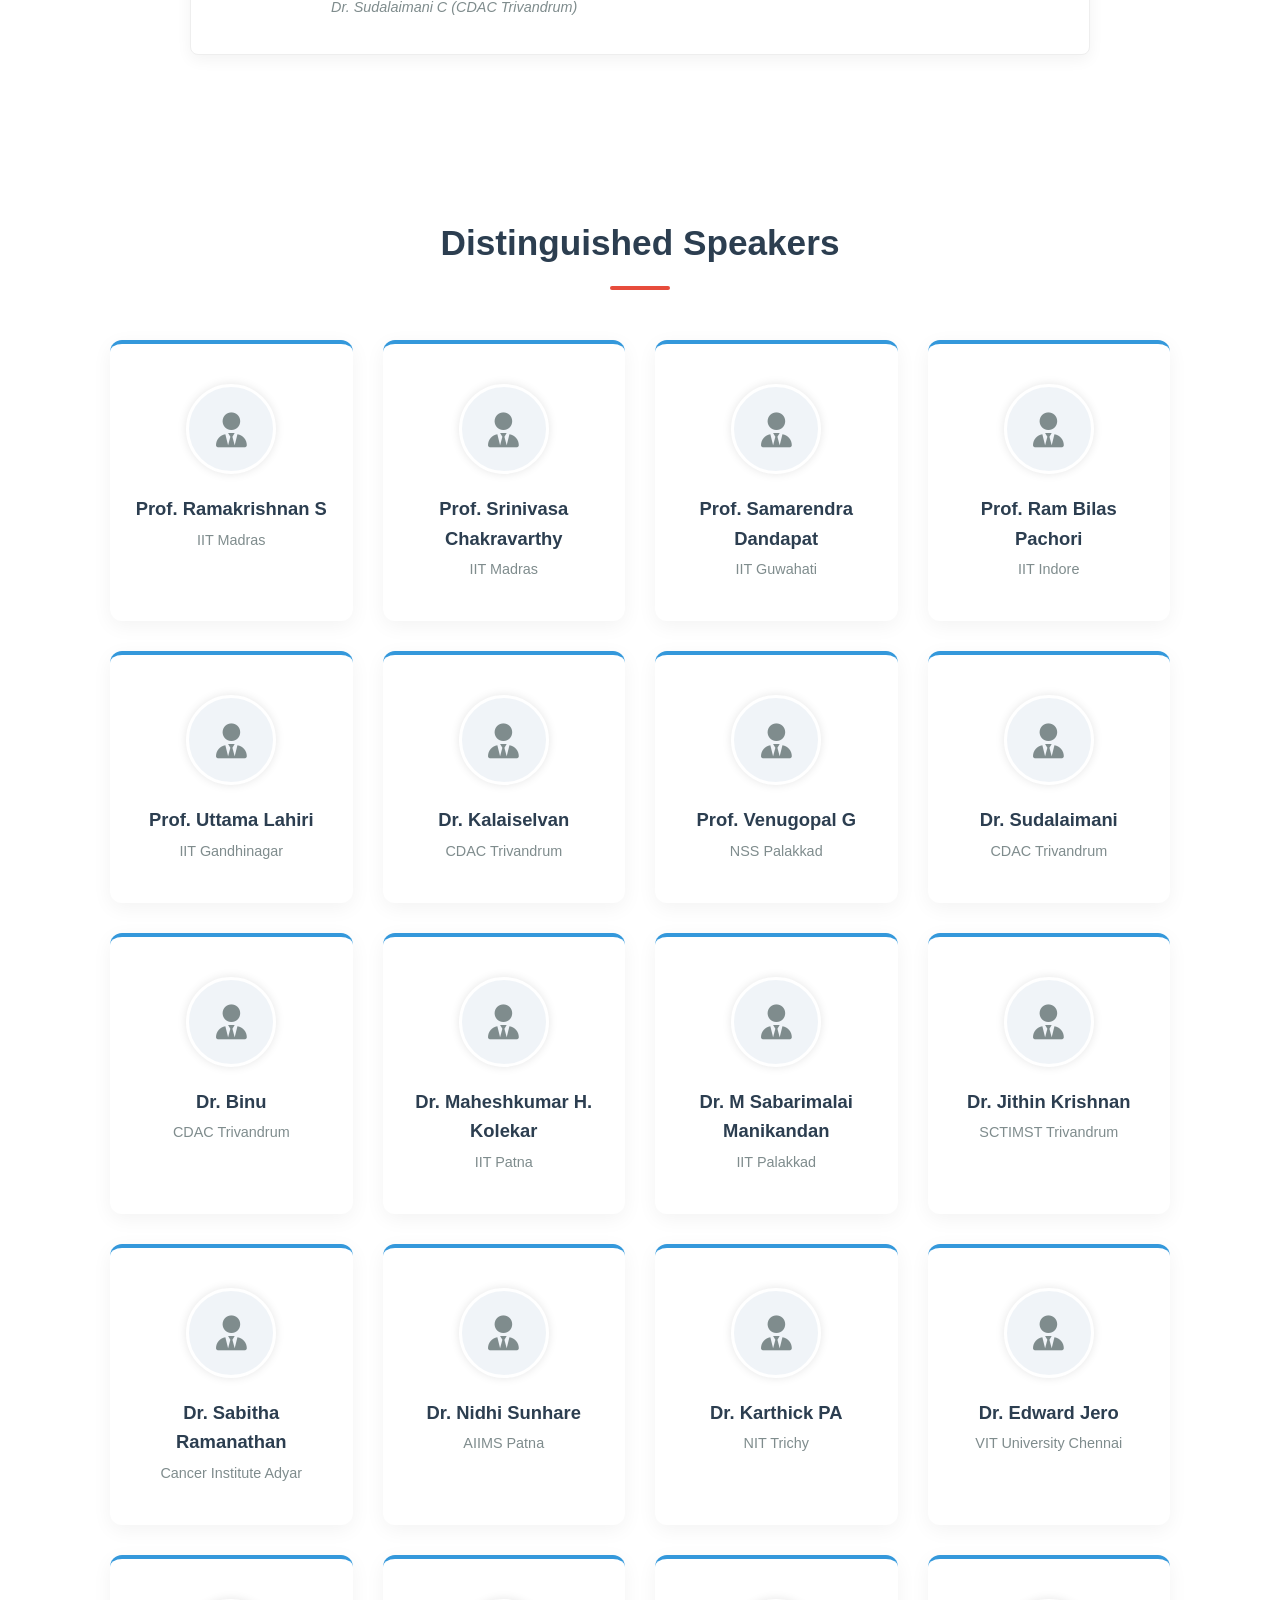
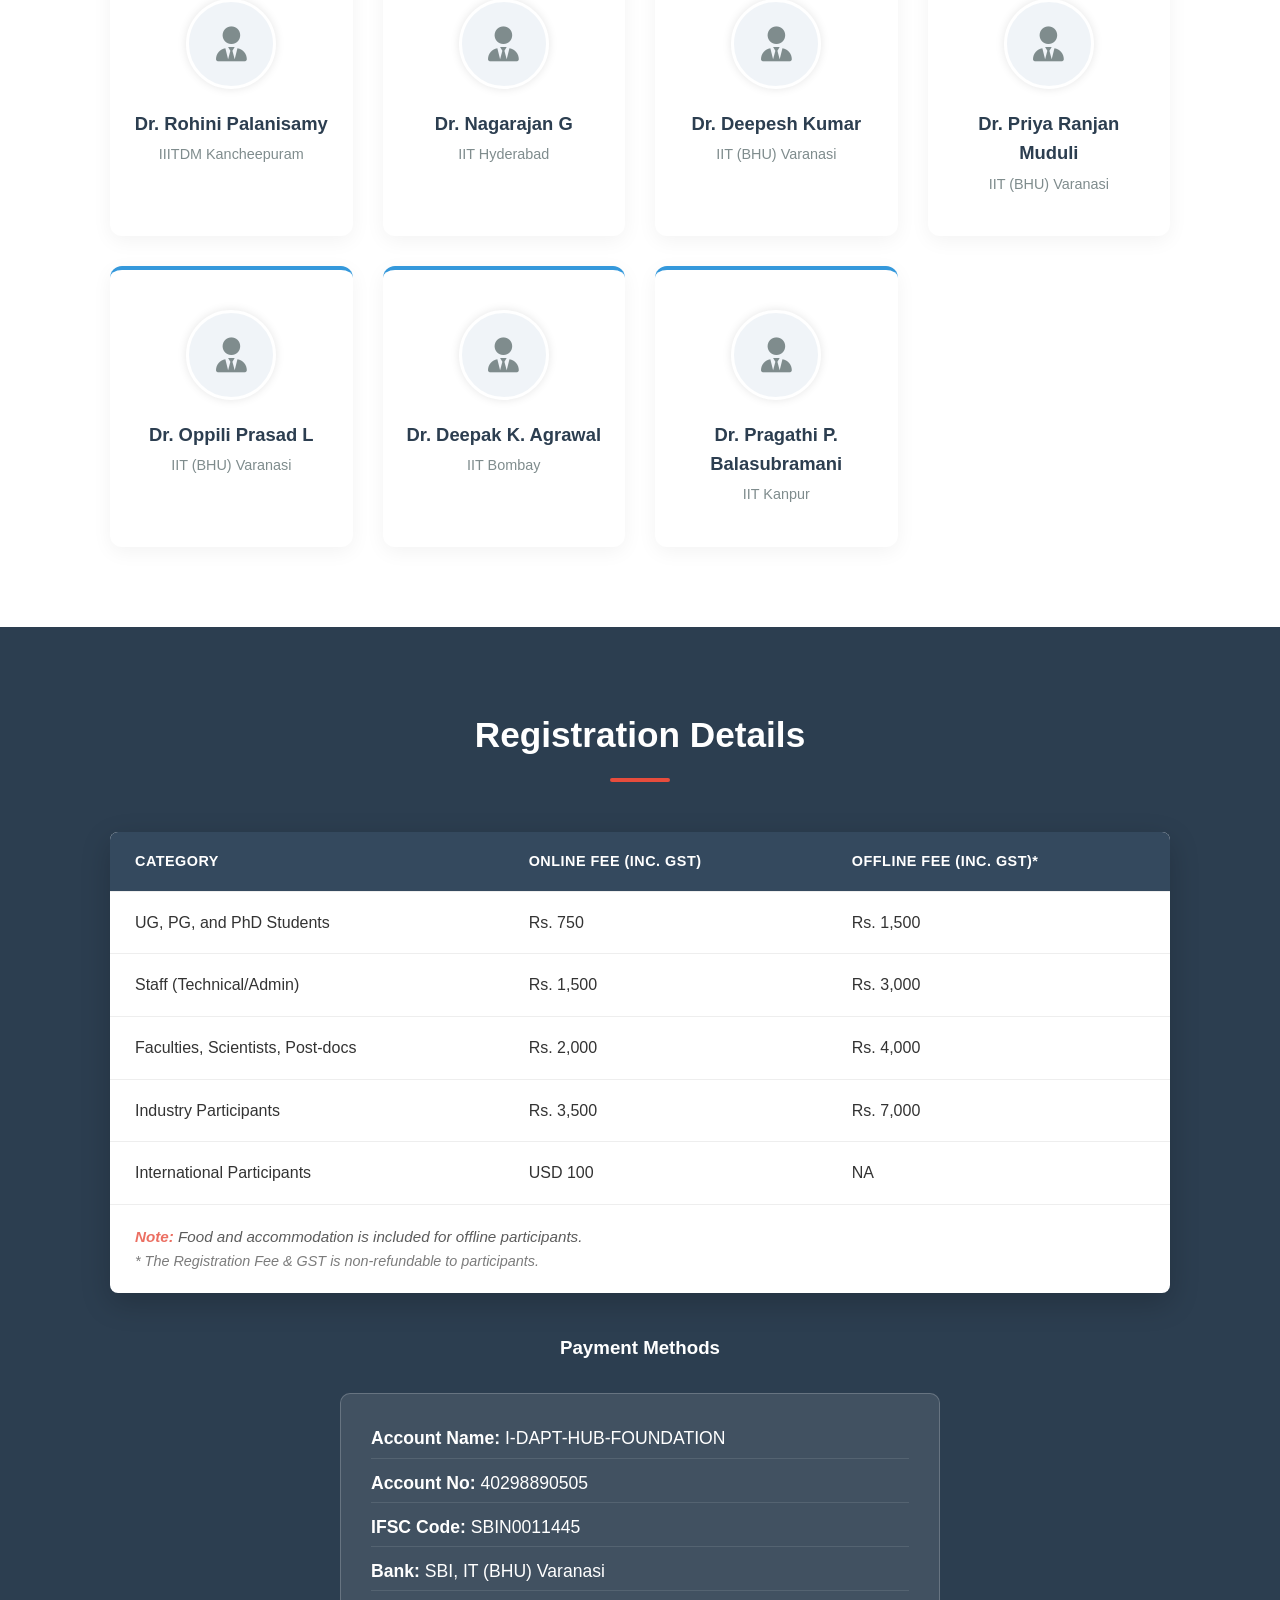
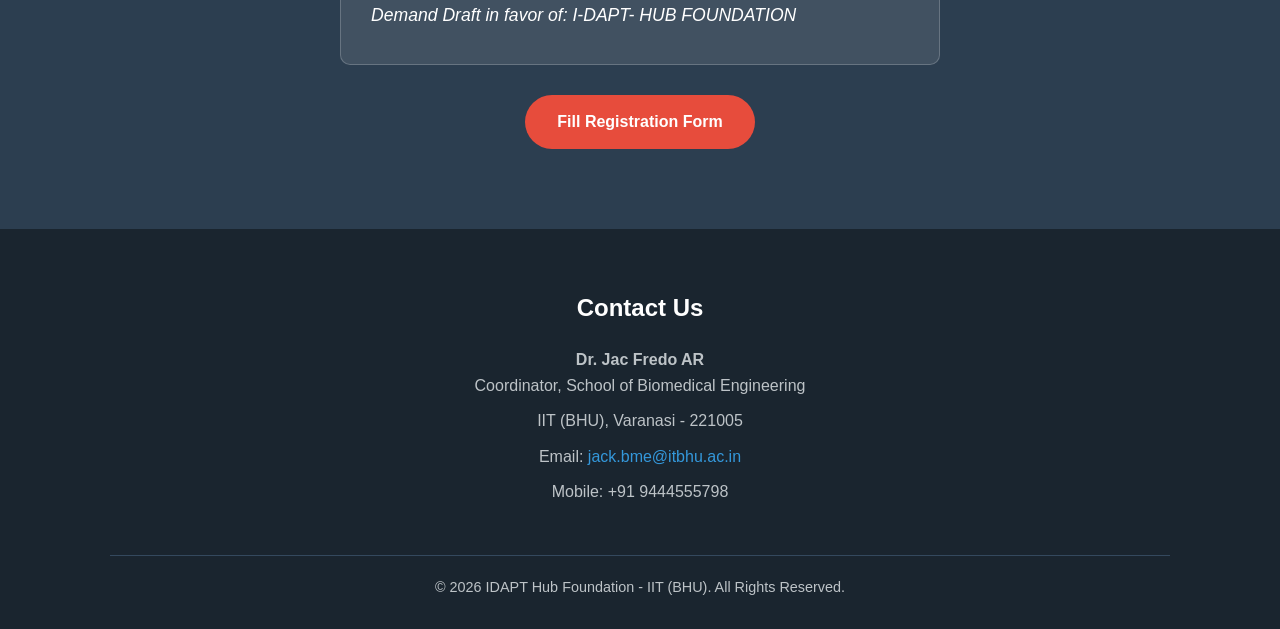
==== commit f9414be9: "Update index.html" ====
--- a/index.html
+++ b/index.html
@@ -77,7 +77,7 @@
                 <a href="Brochure.pdf" download="Computational_Neuroscience_Brochure" class="btn btn-outline">
                     <i class="fas fa-download"></i> Download Brochure
                 </a>
-                <a href="Workshop Sheldule.pdf" download="Workshop_Schedule" class="btn btn-outline">
+                <a href="Workshop_Schedule.pdf" download="Workshop_Schedule" class="btn btn-outline">
                     <i class="fas fa-download"></i> Schedule
                 </a>
             </div>
--- a/style.css
+++ b/style.css
@@ -1,4 +1,6 @@
-/* General Reset */
+/* =========================================
+   1. General Reset & Typography
+   ========================================= */
 * {
     margin: 0;
     padding: 0;
@@ -9,268 +11,676 @@
 body {
     line-height: 1.6;
     color: #333;
-}
-
-/* Utilities */
+    scroll-behavior: smooth;
+}
+
+/* =========================================
+   2. Utilities & Common Classes
+   ========================================= */
 .container {
     max-width: 1100px;
     margin: 0 auto;
     padding: 0 20px;
 }
 
-.btn {
-    display: inline-block;
-    padding: 10px 25px;
-    border-radius: 5px;
-    text-decoration: none;
-    font-weight: bold;
-    transition: all 0.3s ease;
-}
-
-.btn-primary {
-    background-color: #e74c3c;
-    color: #fff;
-}
-
-.btn-primary:hover {
-    background-color: #c0392b;
-}
-
 .section {
-    padding: 60px 0;
+    padding: 80px 0; /* Increased padding for better spacing */
 }
 
 .section-title {
     text-align: center;
-    margin-bottom: 40px;
-    font-size: 2rem;
+    margin-bottom: 50px;
+    font-size: 2.2rem;
     color: #2c3e50;
     position: relative;
+    font-weight: 700;
 }
 
 .section-title::after {
     content: '';
     display: block;
     width: 60px;
-    height: 3px;
+    height: 4px;
     background: #e74c3c;
-    margin: 10px auto 0;
-}
-
-.bg-light { background-color: #f4f4f4; }
+    margin: 15px auto 0;
+    border-radius: 2px;
+}
+
+.bg-light { background-color: #f8f9fa; }
 .bg-blue { background-color: #2c3e50; }
 .text-white { color: #fff; }
 
-/* Navbar */
+/* Buttons */
+.btn {
+    display: inline-block;
+    padding: 12px 30px;
+    border-radius: 50px; /* Pill shape */
+    text-decoration: none;
+    font-weight: 600;
+    transition: all 0.3s ease;
+    border: 2px solid transparent;
+}
+
+.btn-primary {
+    background-color: #e74c3c;
+    color: #fff;
+}
+
+.btn-primary:hover {
+    background-color: #c0392b;
+    transform: translateY(-2px);
+    box-shadow: 0 5px 15px rgba(231, 76, 60, 0.4);
+}
+
+.btn-outline {
+    background: transparent;
+    border: 2px solid #fff;
+    color: #fff;
+}
+
+.btn-outline:hover {
+    background: #fff;
+    color: #2c3e50;
+}
+
+/* Button Pulse Animation */
+.pulse-anim {
+    animation: pulse 2s infinite;
+}
+
+@keyframes pulse {
+    0% { transform: scale(1); box-shadow: 0 0 0 0 rgba(231, 76, 60, 0.7); }
+    70% { transform: scale(1.05); box-shadow: 0 0 0 10px rgba(231, 76, 60, 0); }
+    100% { transform: scale(1); box-shadow: 0 0 0 0 rgba(231, 76, 60, 0); }
+}
+
+/* =========================================
+   3. Navbar
+   ========================================= */
 .navbar {
     background-color: #fff;
-    box-shadow: 0 2px 5px rgba(0,0,0,0.1);
+    box-shadow: 0 2px 10px rgba(0,0,0,0.1);
     position: sticky;
     top: 0;
     z-index: 1000;
+    width: 100%;
 }
 
 .navbar .container {
     display: flex;
-    justify-content: space-between;
+    justify-content: space-between; /* Pushes Logo to left, Links to right */
     align-items: center;
-    height: 70px;
-}
-
-.navbar .logo {
-    font-size: 1.2rem;
-    font-weight: bold;
+    height: 80px;
+}
+
+/* --- Logo Group Styling --- */
+.logo-group {
+    display: flex;
+    align-items: center;
+    gap: 15px; 
+    text-decoration: none;
+}
+
+.nav-logo {
+    height: 50px; /* Controls image size */
+    width: auto;
+}
+
+.logo-text {
+    display: flex;
+    flex-direction: column;
+    justify-content: center;
+    border-left: 2px solid #ddd;
+    padding-left: 15px;
+}
+
+.logo-text .main-text {
+    font-weight: 800;
     color: #2c3e50;
-    text-decoration: none;
-}
-
+    font-size: 1rem;
+    line-height: 1.1;
+}
+
+.logo-text .sub-text {
+    font-size: 0.8rem;
+    color: #7f8c8d;
+    font-weight: 500;
+}
+
+/* --- Navigation Links Styling --- */
 .nav-links {
-    list-style: none;
-    display: flex;
+    list-style: none; /* Removes the bullet points */
+    display: flex;    /* Makes them horizontal */
+    align-items: center;
+    margin: 0;
+    padding: 0;
 }
 
 .nav-links li {
-    margin-left: 20px;
+    margin-left: 30px; /* Space between links */
 }
 
 .nav-links a {
     text-decoration: none;
     color: #555;
-    font-weight: 500;
+    font-weight: 600;
+    font-size: 0.95rem;
+    transition: color 0.3s ease;
 }
 
 .nav-links a:hover {
     color: #e74c3c;
 }
 
-/* Hero Section */
-.hero {
-    background: linear-gradient(rgba(44, 62, 80, 0.8), rgba(44, 62, 80, 0.8)), url('https://source.unsplash.com/1600x900/?university,campus') no-repeat center center/cover;
-    color: #fff;
-    height: 80vh;
-    display: flex;
-    align-items: center;
-    text-align: center;
-}
-
-.hero-content h1 {
-    font-size: 3rem;
-    margin-bottom: 10px;
-}
-
-.hero-content .subtitle {
-    font-size: 1.5rem;
-    font-weight: 300;
-    margin-bottom: 30px;
-}
-
-.hero-content .details {
-    margin-bottom: 30px;
-    font-size: 1.2rem;
-}
-
-.hero-content .details span {
-    margin: 0 15px;
-}
-
-.deadline-alert {
-    margin-top: 15px;
-    font-size: 0.9rem;
-    color: #ffd700;
-}
-
-/* Grid Layouts */
-.grid-2 {
-    display: grid;
-    grid-template-columns: 1fr 1fr;
-    gap: 30px;
-}
-
-.card {
-    background: #fff;
-    padding: 20px;
-    border-left: 4px solid #3498db;
-    box-shadow: 0 2px 5px rgba(0,0,0,0.1);
-}
-
-.card h3 {
-    margin-bottom: 15px;
-    color: #2c3e50;
-}
-
-/* Topics Grid */
-.topics-grid {
-    display: grid;
-    grid-template-columns: repeat(auto-fit, minmax(250px, 1fr));
-    gap: 20px;
-}
-
-.topic-item {
-    background: #fff;
-    padding: 25px;
-    text-align: center;
-    border-radius: 5px;
-    transition: transform 0.3s;
-}
-
-.topic-item:hover {
-    transform: translateY(-5px);
-    box-shadow: 0 5px 15px rgba(0,0,0,0.1);
-}
-
-.topic-item i {
-    font-size: 2.5rem;
-    color: #3498db;
-    margin-bottom: 15px;
-}
-
-/* Speakers */
-.speakers-list ul {
-    list-style: none;
-    display: grid;
-    grid-template-columns: repeat(auto-fill, minmax(300px, 1fr));
-    gap: 15px;
-}
-
-.speakers-list li {
-    background: #f9f9f9;
-    padding: 15px;
-    border-radius: 4px;
-    border-left: 3px solid #e74c3c;
-}
-
-/* Registration Table */
-.fee-table {
-    width: 100%;
-    border-collapse: collapse;
-    background: #fff;
-    color: #333;
-    border-radius: 5px;
-    overflow: hidden;
-    margin-bottom: 10px;
-}
-
-.fee-table th, .fee-table td {
-    padding: 15px;
-    text-align: left;
-    border-bottom: 1px solid #ddd;
-}
-
-.fee-table th {
-    background-color: #34495e;
-    color: #fff;
-}
-
-.payment-info {
-    background: rgba(255,255,255,0.1);
-    padding: 30px;
-    border-radius: 5px;
-    margin-top: 30px;
-    color: #fff;
-    text-align: center;
-}
-
-.bank-details {
-    background: rgba(0,0,0,0.2);
-    padding: 20px;
-    margin: 20px 0;
-    border-radius: 5px;
-    display: inline-block;
-    text-align: left;
-}
-
-/* Footer */
-footer {
-    background: #222;
-    color: #ccc;
-    padding: 40px 0;
-    text-align: center;
-}
-
-footer a {
-    color: #3498db;
-}
-
-/* Responsive */
+.highlight-link {
+    color: #e74c3c !important; /* Forces the Register link to be red */
+}
+
+/* --- Mobile Responsiveness --- */
 @media(max-width: 768px) {
     .navbar .container {
         flex-direction: column;
         height: auto;
         padding: 10px;
     }
+
+    .logo-group {
+        margin-bottom: 15px;
+    }
+
+    .nav-links {
+        flex-wrap: wrap;
+        justify-content: center;
+        gap: 15px;
+    }
+
+    .nav-links li {
+        margin: 0;
+    }
+    
+    .logo-text {
+        display: none; /* Hides text on small screens to save space */
+    }
+}
+
+/* =========================================
+   4. Enhanced Hero Section
+   ========================================= */
+.hero {
+    position: relative;
+    /* Clean academic/tech background image */
+    background: url('IIT_BHU_stylized.png') no-repeat center center/cover;
+    height: 90vh; /* Takes up most of the screen */
+    display: flex;
+    align-items: center;
+    justify-content: center;
+    text-align: center;
+    color: white;
+    margin-top: -1px; /* Removes tiny gap if any */
+}
+
+.hero .overlay {
+    position: absolute;
+    top: 0; left: 0; right: 0; bottom: 0;
+    /* Gradient overlay: Dark Blue to Purple */
+    background: linear-gradient(135deg, rgba(44, 62, 80, 0.9), rgba(106, 17, 203, 0.85));
+}
+
+.hero-content {
+    position: relative;
+    z-index: 2;
+    max-width: 800px;
+}
+
+.badge {
+    background: rgba(255, 255, 255, 0.15);
+    padding: 8px 20px;
+    border-radius: 50px;
+    font-size: 0.85rem;
+    letter-spacing: 1.5px;
+    text-transform: uppercase;
+    font-weight: 600;
+    backdrop-filter: blur(5px);
+    display: inline-block;
+    margin-bottom: 20px;
+    border: 1px solid rgba(255,255,255,0.2);
+}
+
+.hero h1 {
+    font-size: 3.5rem;
+    margin-bottom: 15px;
+    line-height: 1.1;
+    font-weight: 800;
+    text-shadow: 0 2px 10px rgba(0,0,0,0.3);
+}
+
+.hero .subtitle {
+    font-size: 1.3rem;
+    font-weight: 300;
+    margin-bottom: 30px;
+    opacity: 0.9;
+}
+
+/* Hero Info Grid (Date & Location) */
+.hero-info-grid {
+    display: flex;
+    justify-content: center;
+    gap: 30px;
+    margin-bottom: 30px;
+}
+
+.info-box {
+    display: flex;
+    align-items: center;
+    gap: 10px;
+    font-size: 1.1rem;
+    background: rgba(0,0,0,0.2);
+    padding: 10px 20px;
+    border-radius: 8px;
+}
+
+/* Countdown Timer Styling */
+#countdown-container {
+    margin: 40px 0;
+}
+
+#countdown-container p {
+    margin-bottom: 15px;
+    font-size: 0.9rem;
+    text-transform: uppercase;
+    letter-spacing: 1px;
+    opacity: 0.8;
+}
+
+.countdown {
+    display: flex;
+    justify-content: center;
+    gap: 20px;
+}
+
+.time-unit {
+    background: rgba(255,255,255,0.1);
+    padding: 15px;
+    border-radius: 10px;
+    min-width: 90px;
+    border: 1px solid rgba(255,255,255,0.2);
+    backdrop-filter: blur(5px);
+}
+
+.time-unit span {
+    display: block;
+    font-size: 2.2rem;
+    font-weight: 700;
+    line-height: 1;
+}
+
+.time-unit small {
+    font-size: 0.75rem;
+    text-transform: uppercase;
+    margin-top: 5px;
+    display: block;
+    opacity: 0.8;
+}
+
+.cta-group {
+    display: flex;
+    justify-content: center;
+    gap: 20px;
+}
+
+/* =========================================
+   5. About Section Cards (UPDATED)
+   ========================================= */
+
+#about {
+    background: #fff; /* Reset background to white */
+    color: #333;      /* Reset text color to standard dark grey */
+    padding: 80px 0;  /* Standard section padding */
+}
+
+/* Ensure the Section Title uses the standard dark blue color */
+#about .section-title {
+    color: #2c3e50;
+    text-shadow: none; /* Remove the shadow we added earlier */
+    margin-bottom: 50px;
+}
+
+/* Reset the paragraph text to standard grey */
+#about > .container > p {
+    color: #555;
+    text-shadow: none;
+}
+
+/* Remove the shadow from the title underline */
+#about .section-title::after {
+    background: #e74c3c;
+    box-shadow: none;
+}
+
+/* Logo styling can remain as is */
+.org-logo {
+    max-width: 100px;
+    height: auto;
+    margin: 0 auto 15px auto;
+    display: block;
+}
+
+/* Standard Card Styling */
+.card {
+    background: #fff;
+    padding: 30px;
+    border-left: 5px solid #3498db;
+    box-shadow: 0 10px 30px rgba(0,0,0,0.05); /* Soft, standard shadow */
+    border-radius: 0 8px 8px 0;
+    color: #333;
+}
+
+.card h3 {
+    margin-bottom: 15px;
+    color: #2c3e50;
+    font-size: 1.4rem;
+}
+
+
+/* =========================================
+   Horizontal About Card Styling
+   ========================================= */
+
+/* Specific class for horizontal cards to avoid breaking other cards */
+.about-card-horizontal {
+    display: flex;             /* Enables side-by-side layout */
+    align-items: center;       /* Vertically centers the logo with the text */
+    gap: 25px;                 /* Space between logo and text */
+    text-align: left;          /* Ensures text aligns left, not center */
+    padding: 40px 30px;        /* Slightly more padding looks better here */
+}
+
+/* Adjust the logo for horizontal layout */
+.about-card-horizontal .org-logo {
+    width: 110px;              /* Fixed width for consistency */
+    max-width: none;           /* Override previous max-width */
+    margin: 0;                 /* Remove the auto margin that centered it */
+    flex-shrink: 0;            /* Prevents logo from shrinking if text is long */
+}
+
+/* Styling for the text container */
+.about-card-horizontal .card-text h3 {
+    margin-bottom: 10px;
+    margin-top: 0;
+}
+
+.about-card-horizontal .card-text p {
+    margin: 0;
+    font-size: 0.95rem;        /* Slightly smaller font for dense text blocks */
+    color: #555;
+}
+
+/* Mobile Responsiveness: Stack them back up on small phones */
+@media (max-width: 600px) {
+    .about-card-horizontal {
+        flex-direction: column; /* Stack vertically on mobile */
+        text-align: center;     /* Center align text on mobile */
+    }
+    
+    .about-card-horizontal .org-logo {
+        margin-bottom: 20px;
+    }
+}
+
+/* =========================================
+   6. Course Topics Grid
+   ========================================= */
+.topics-grid {
+    display: grid;
+    grid-template-columns: repeat(auto-fit, minmax(280px, 1fr));
+    gap: 25px;
+}
+
+.topic-item {
+    background: #fff;
+    padding: 35px 25px;
+    text-align: center;
+    border-radius: 12px;
+    transition: all 0.3s ease;
+    border: 1px solid #eee;
+    box-shadow: 0 5px 15px rgba(0,0,0,0.03);
+}
+
+.topic-item:hover {
+    transform: translateY(-8px);
+    box-shadow: 0 15px 30px rgba(0,0,0,0.1);
+    border-color: #3498db;
+}
+
+.topic-item i {
+    font-size: 3rem;
+    color: #3498db;
+    margin-bottom: 20px;
+    background: #eaf6fc;
+    width: 80px;
+    height: 80px;
+    line-height: 80px;
+    border-radius: 50%;
+}
+
+.topic-item h4 {
+    font-size: 1.2rem;
+    margin-bottom: 10px;
+    color: #2c3e50;
+}
+
+/* =========================================
+   7. Speakers Section (Cards)
+   ========================================= */
+.speakers-grid {
+    display: grid;
+    grid-template-columns: repeat(auto-fit, minmax(240px, 1fr));
+    gap: 30px;
+}
+
+.speaker-card {
+    background: white;
+    border-radius: 12px;
+    padding: 40px 20px;
+    text-align: center;
+    box-shadow: 0 5px 20px rgba(0,0,0,0.05);
+    transition: transform 0.3s ease;
+    border-top: 4px solid #3498db;
+}
+
+.speaker-card:hover {
+    transform: translateY(-10px);
+    box-shadow: 0 15px 30px rgba(0,0,0,0.1);
+}
+
+.speaker-img {
+    width: 90px;
+    height: 90px;
+    background: #f0f4f8;
+    border-radius: 50%;
+    margin: 0 auto 20px;
+    display: flex;
+    align-items: center;
+    justify-content: center;
+    font-size: 2.2rem;
+    color: #7f8c8d;
+    border: 3px solid #fff;
+    box-shadow: 0 0 10px rgba(0,0,0,0.1);
+}
+
+.speaker-info h4 {
+    color: #2c3e50;
+    margin-bottom: 5px;
+    font-size: 1.15rem;
+}
+
+.speaker-info .affiliation {
+    color: #7f8c8d;
+    font-size: 0.9rem;
+    font-weight: 500;
+}
+
+/* =========================================
+   8. Registration & Fees
+   ========================================= */
+.fee-table-wrapper {
+    background: #fff;
+    border-radius: 8px;
+    overflow: hidden;
+    box-shadow: 0 10px 30px rgba(0,0,0,0.2);
+    margin-bottom: 40px;
+}
+
+.fee-table {
+    width: 100%;
+    border-collapse: collapse;
+    color: #333;
+}
+
+.fee-table th, .fee-table td {
+    padding: 18px 25px;
+    text-align: left;
+    border-bottom: 1px solid #eee;
+}
+
+.fee-table th {
+    background-color: #34495e;
+    color: #fff;
+    font-weight: 600;
+    text-transform: uppercase;
+    font-size: 0.9rem;
+    letter-spacing: 0.5px;
+}
+
+.fee-table tbody tr:last-child td {
+    border-bottom: none;
+}
+
+.fee-table tbody tr:hover {
+    background-color: #f9f9f9;
+}
+
+.note {
+    font-size: 0.9rem;
+    opacity: 0.8;
+    margin-top: 10px;
+    font-style: italic;
+}
+
+.payment-info {
+    text-align: center;
+    color: #fff;
+    max-width: 800px;
+    margin: 0 auto;
+}
+
+.bank-details {
+    background: rgba(255,255,255,0.1);
+    padding: 30px;
+    border-radius: 10px;
+    margin: 30px auto;
+    text-align: left;
+    display: inline-block;
+    border: 1px solid rgba(255,255,255,0.2);
+    width: 100%;
+    max-width: 600px;
+}
+
+.bank-details p {
+    margin-bottom: 10px;
+    font-size: 1.1rem;
+    border-bottom: 1px solid rgba(255,255,255,0.1);
+    padding-bottom: 5px;
+}
+
+.bank-details p:last-child {
+    border-bottom: none;
+    margin-bottom: 0;
+}
+
+/* =========================================
+   9. Footer
+   ========================================= */
+footer {
+    background: #1a252f;
+    color: #bdc3c7;
+    padding: 60px 0 30px;
+    text-align: center;
+}
+
+.footer-content h3 {
+    color: #fff;
+    margin-bottom: 20px;
+    font-size: 1.5rem;
+}
+
+.contact-details p {
+    margin-bottom: 10px;
+}
+
+.contact-details a {
+    color: #3498db;
+    text-decoration: none;
+    transition: color 0.2s;
+}
+
+.contact-details a:hover {
+    color: #e74c3c;
+}
+
+.branding {
+    margin-top: 50px;
+    padding-top: 20px;
+    border-top: 1px solid #34495e;
+    font-size: 0.9rem;
+}
+
+/* =========================================
+   10. Responsive Design
+   ========================================= */
+@media(max-width: 768px) {
+    .navbar .container {
+        flex-direction: column;
+        height: auto;
+        padding: 15px;
+    }
     
     .nav-links {
         margin-top: 15px;
         flex-wrap: wrap;
         justify-content: center;
+        gap: 15px;
     }
     
     .nav-links li {
-        margin: 5px 10px;
-    }
-
-    .hero-content h1 {
-        font-size: 2rem;
+        margin: 0;
+    }
+
+    .hero h1 {
+        font-size: 2.2rem;
+    }
+
+    .hero-info-grid {
+        flex-direction: column;
+        gap: 10px;
+        align-items: center;
+    }
+    
+    .countdown {
+        gap: 10px;
+    }
+    
+    .time-unit {
+        min-width: 70px;
+        padding: 10px;
+    }
+    
+    .time-unit span {
+        font-size: 1.5rem;
+    }
+
+    .cta-group {
+        flex-direction: column;
     }
 
     .grid-2 {
@@ -281,4 +691,93 @@
         display: block;
         overflow-x: auto;
     }
-}+}
+
+/* =========================================
+   Schedule Section
+   ========================================= */
+.schedule-tabs {
+    display: flex;
+    justify-content: center;
+    flex-wrap: wrap;
+    gap: 10px;
+    margin-bottom: 30px;
+}
+
+.tab-btn {
+    padding: 10px 20px;
+    background: #f1f1f1;
+    border: none;
+    border-radius: 5px;
+    cursor: pointer;
+    font-size: 1rem;
+    font-weight: 600;
+    transition: all 0.3s;
+    color: #555;
+}
+
+.tab-btn:hover {
+    background: #ddd;
+}
+
+.tab-btn.active {
+    background: #e74c3c; /* Matches your primary color */
+    color: white;
+}
+
+.tab-content {
+    display: none; /* Hidden by default */
+    background: #fff;
+    border: 1px solid #eee;
+    border-radius: 8px;
+    padding: 20px;
+    box-shadow: 0 5px 15px rgba(0,0,0,0.05);
+    max-width: 900px;
+    margin: 0 auto;
+    animation: fadeIn 0.5s;
+}
+
+.timeline-item {
+    display: flex;
+    border-bottom: 1px solid #eee;
+    padding: 15px 0;
+}
+
+.timeline-item:last-child {
+    border-bottom: none;
+}
+
+.timeline-item .time {
+    flex: 0 0 120px;
+    font-weight: 700;
+    color: #e74c3c;
+    display: flex;
+    align-items: center;
+}
+
+.timeline-item .details h4 {
+    margin: 0 0 5px;
+    color: #2c3e50;
+    font-size: 1.1rem;
+}
+
+.timeline-item .details .speaker {
+    margin: 0;
+    font-size: 0.9rem;
+    color: #7f8c8d;
+    font-style: italic;
+}
+
+@keyframes fadeIn {
+    from { opacity: 0; transform: translateY(10px); }
+    to { opacity: 1; transform: translateY(0); }
+}
+
+@media(max-width: 600px) {
+    .timeline-item {
+        flex-direction: column;
+    }
+    .timeline-item .time {
+        margin-bottom: 5px;
+    }
+}
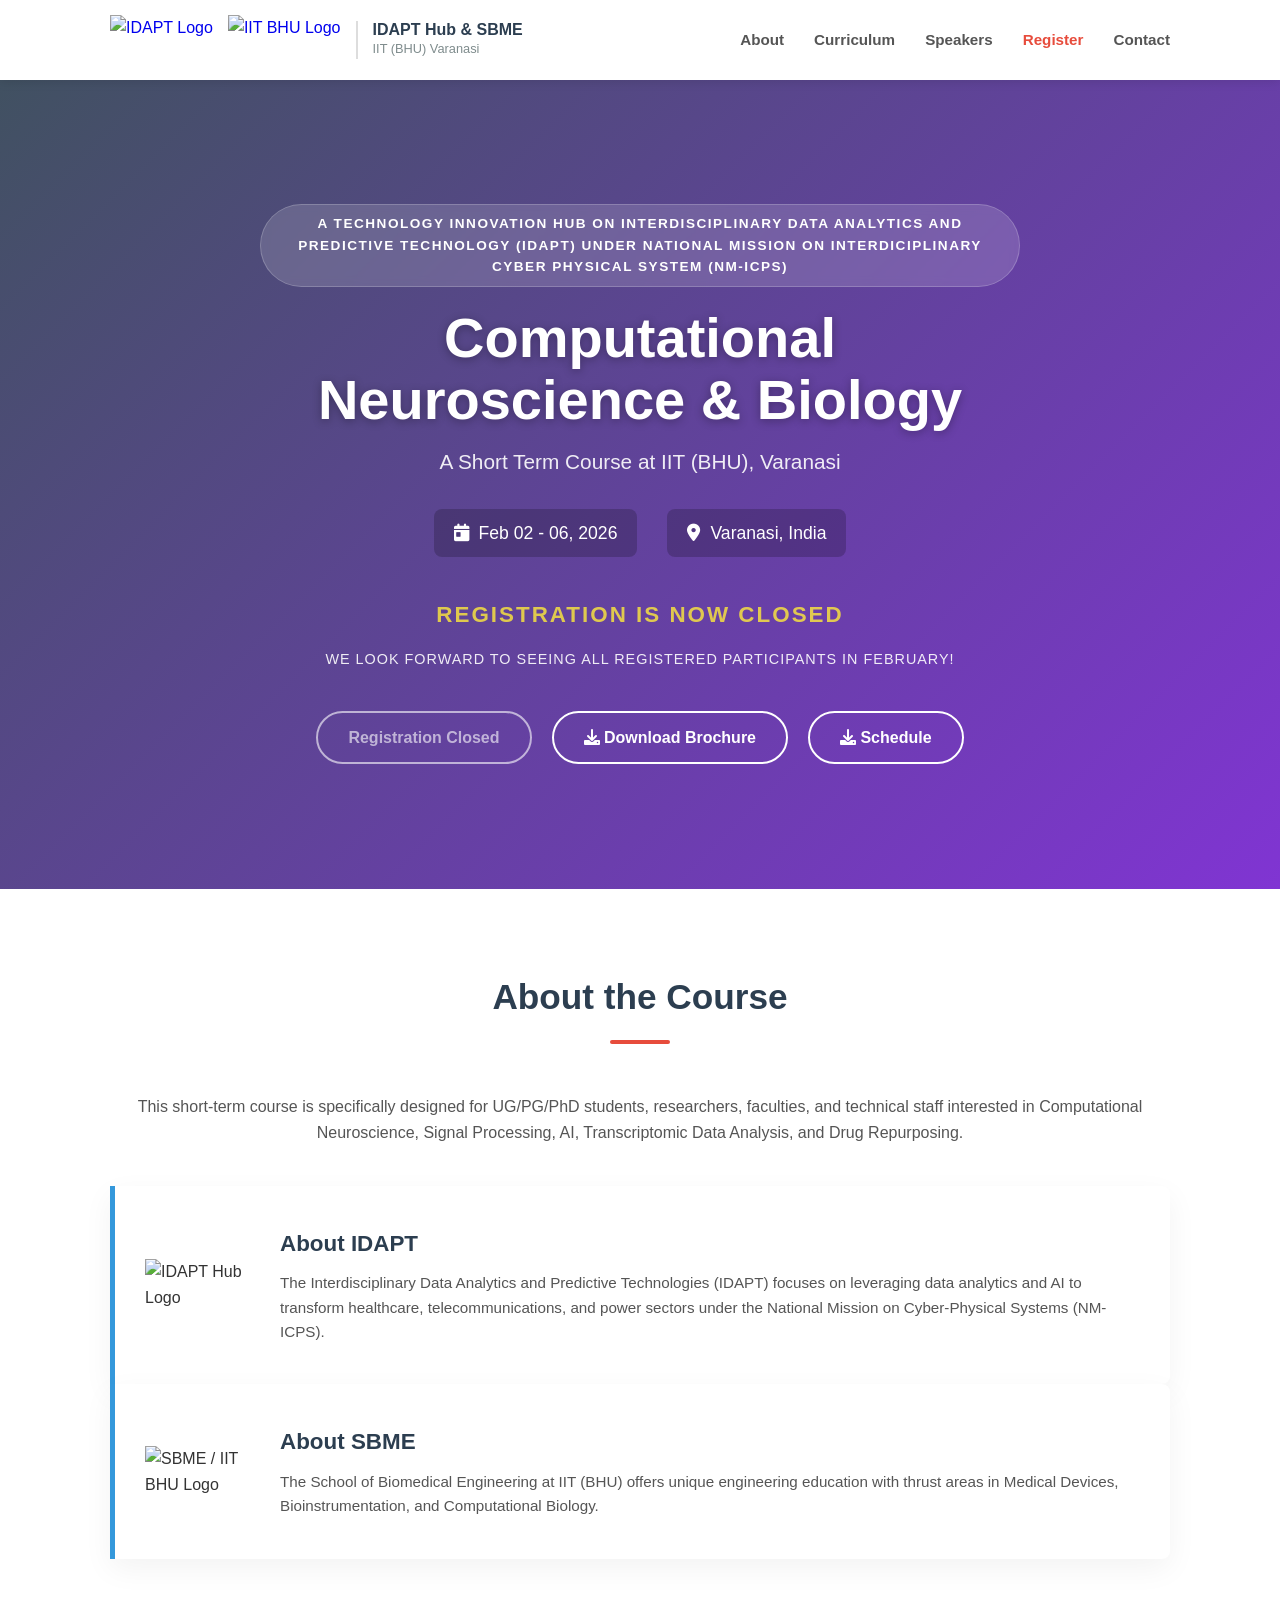
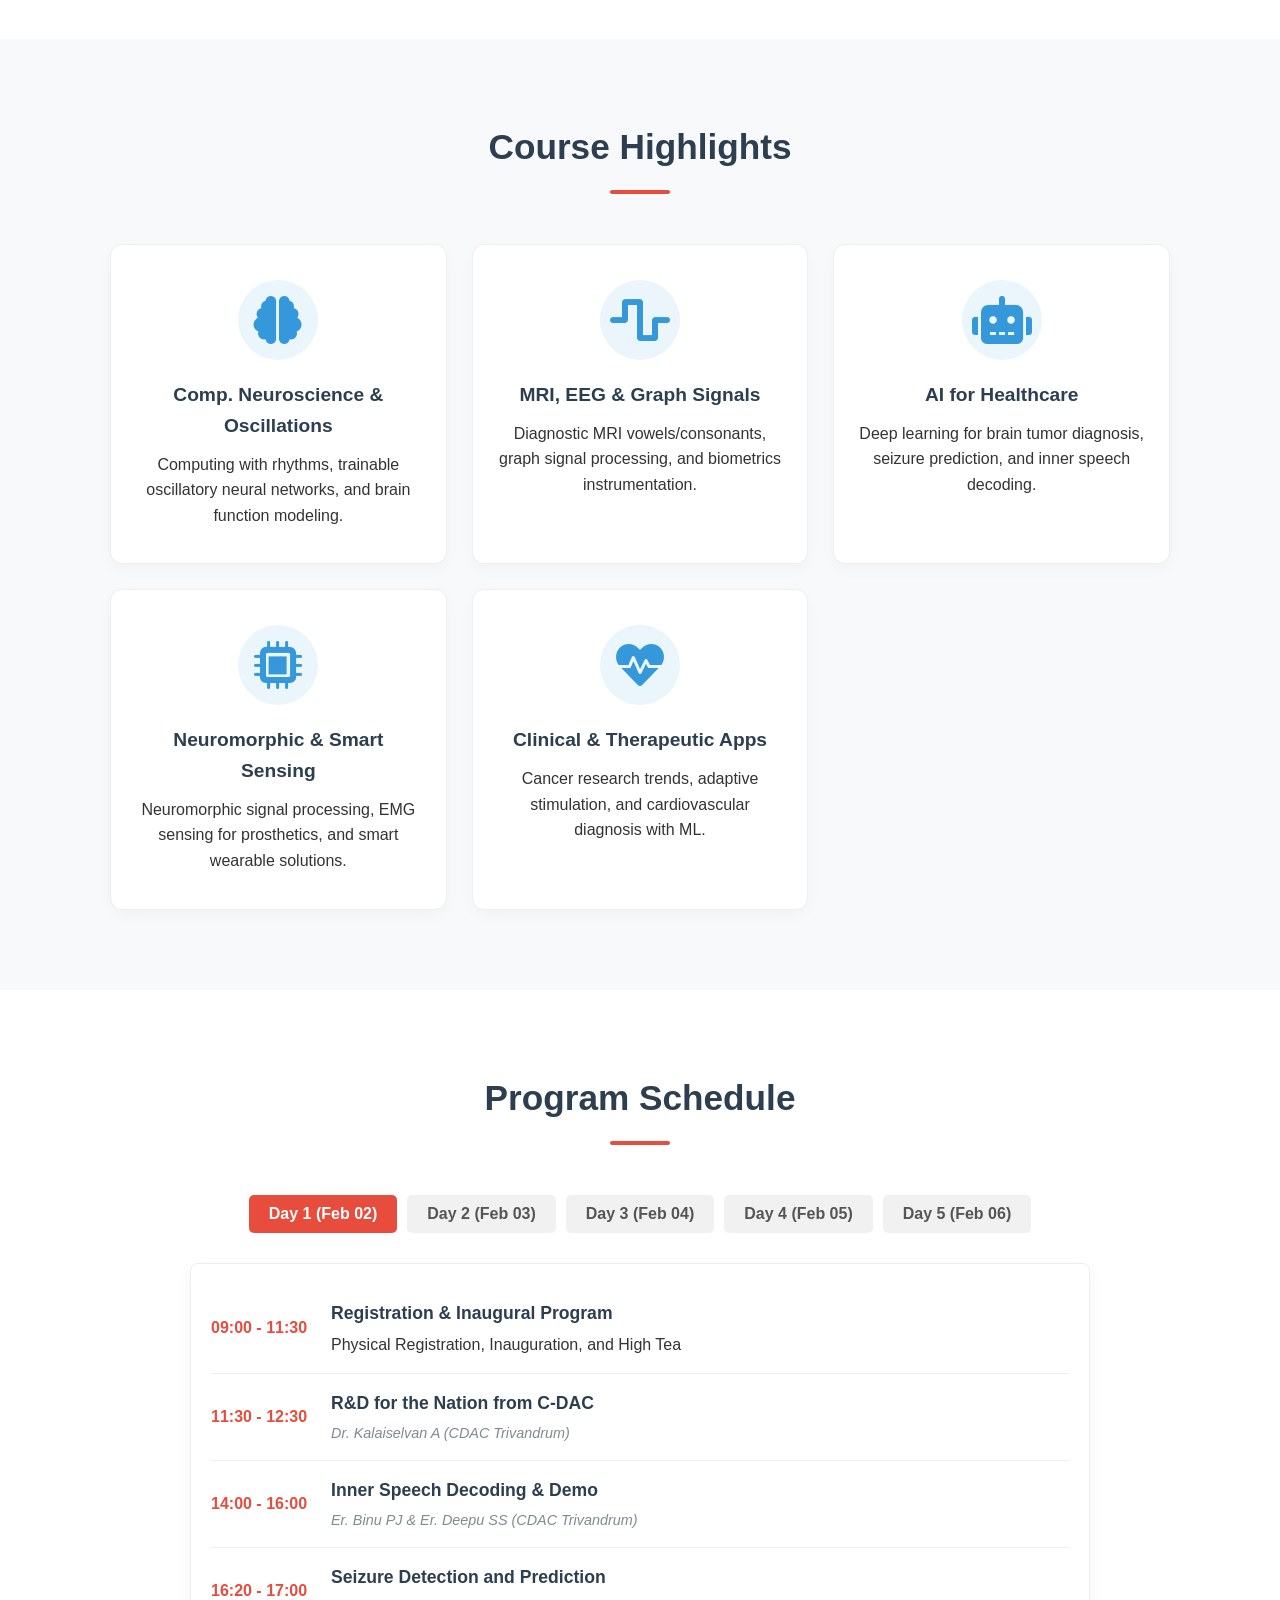
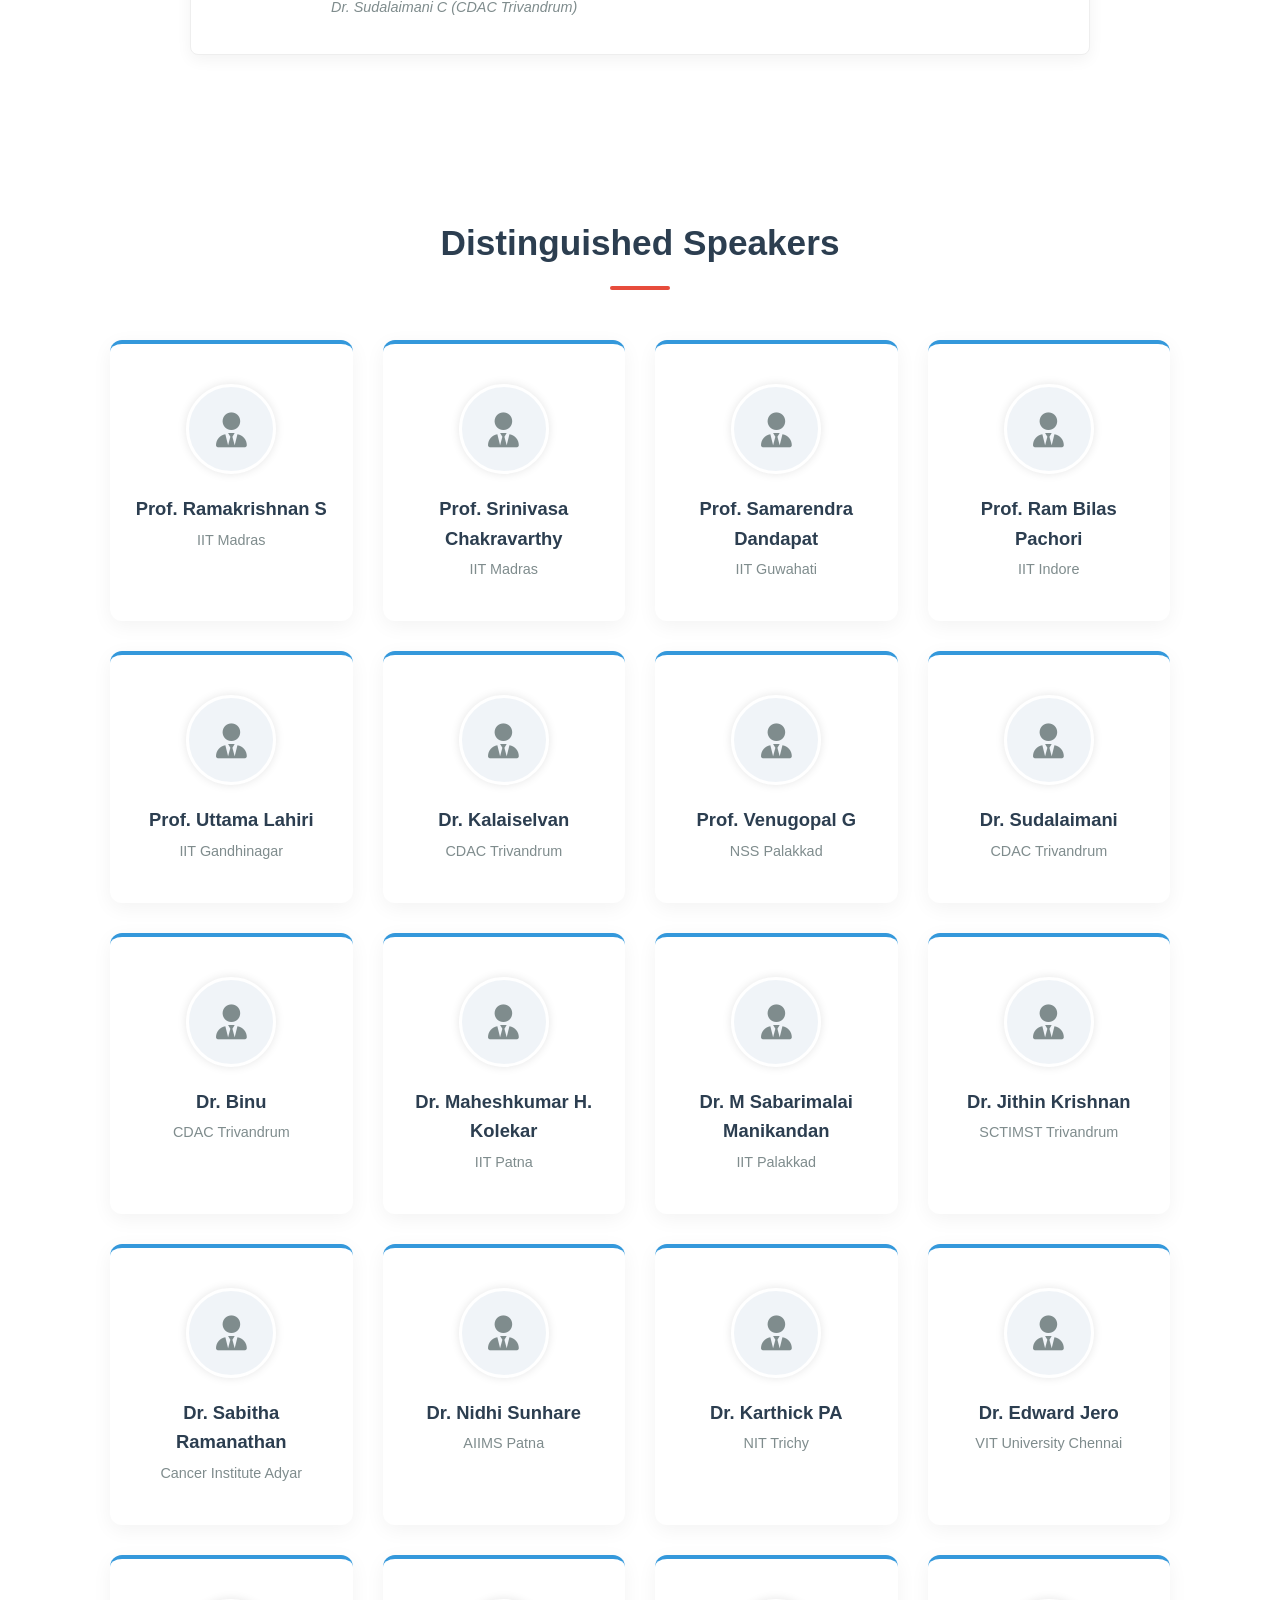
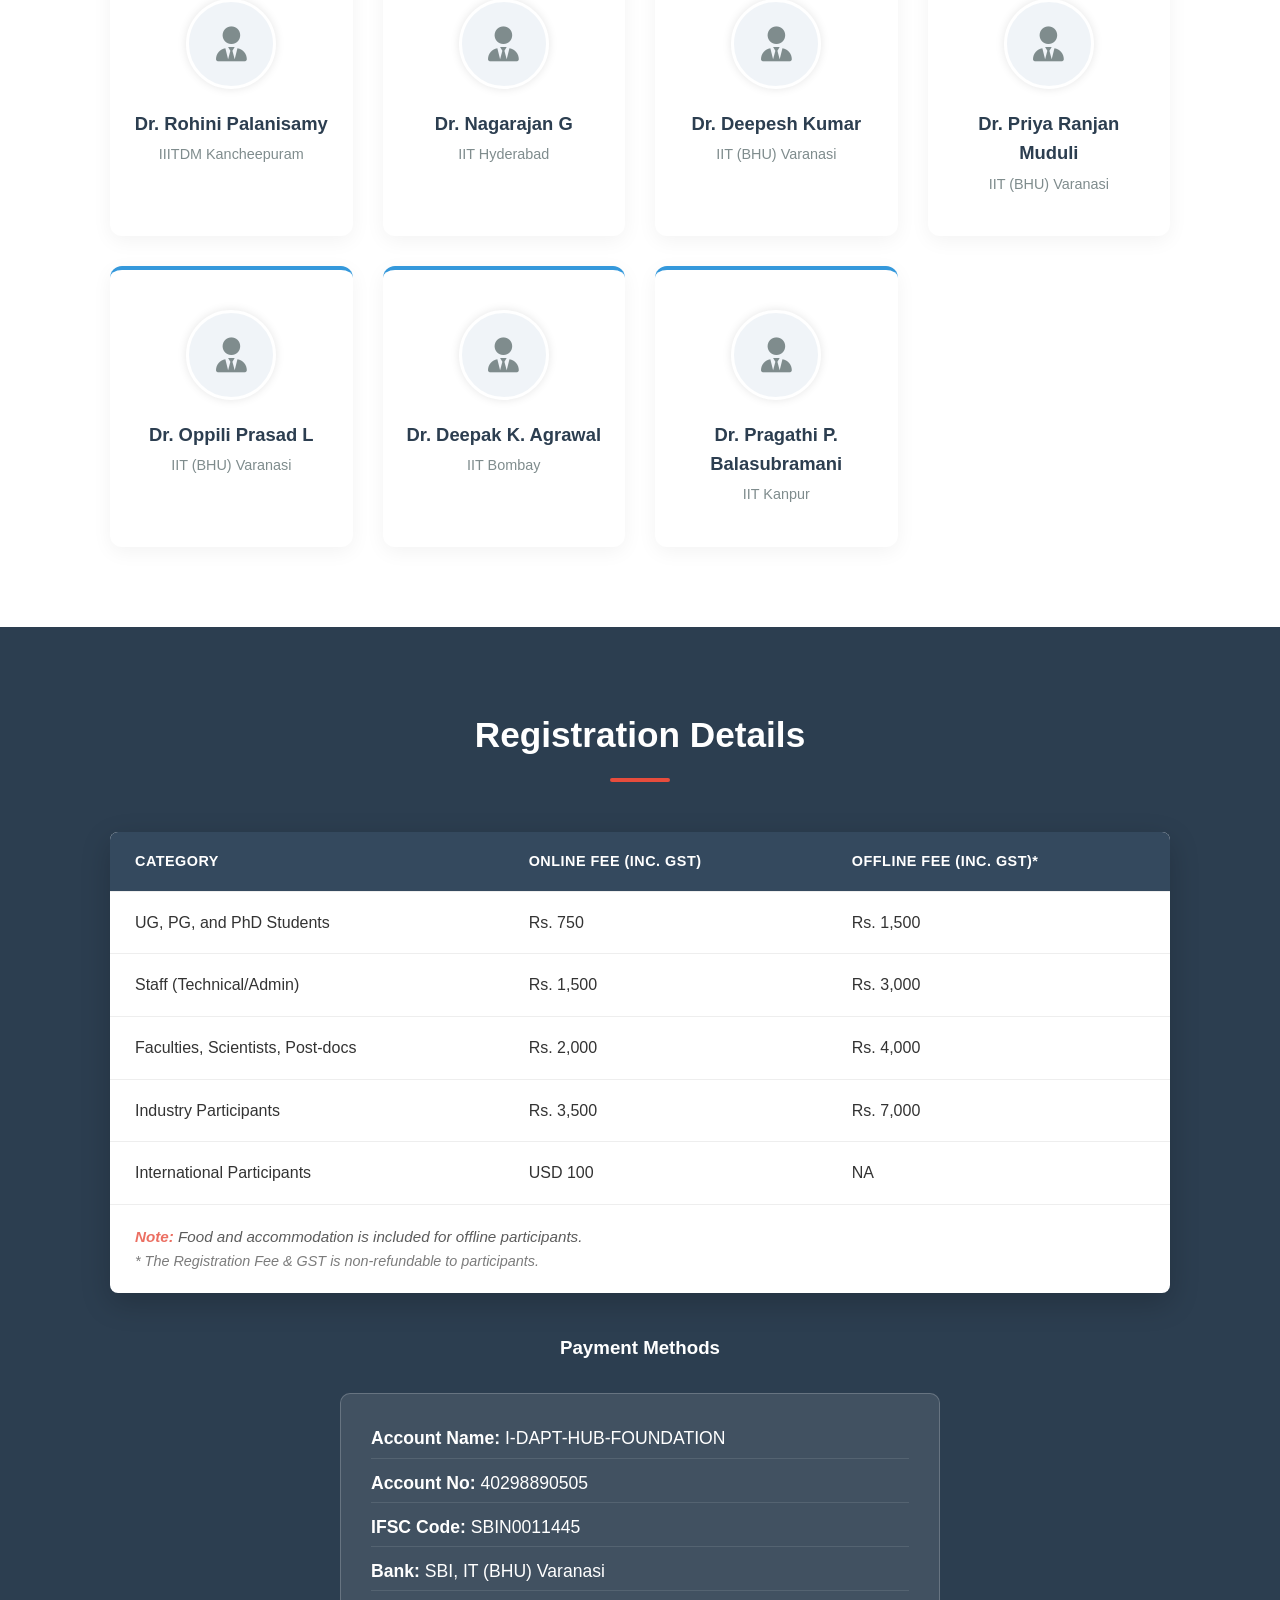
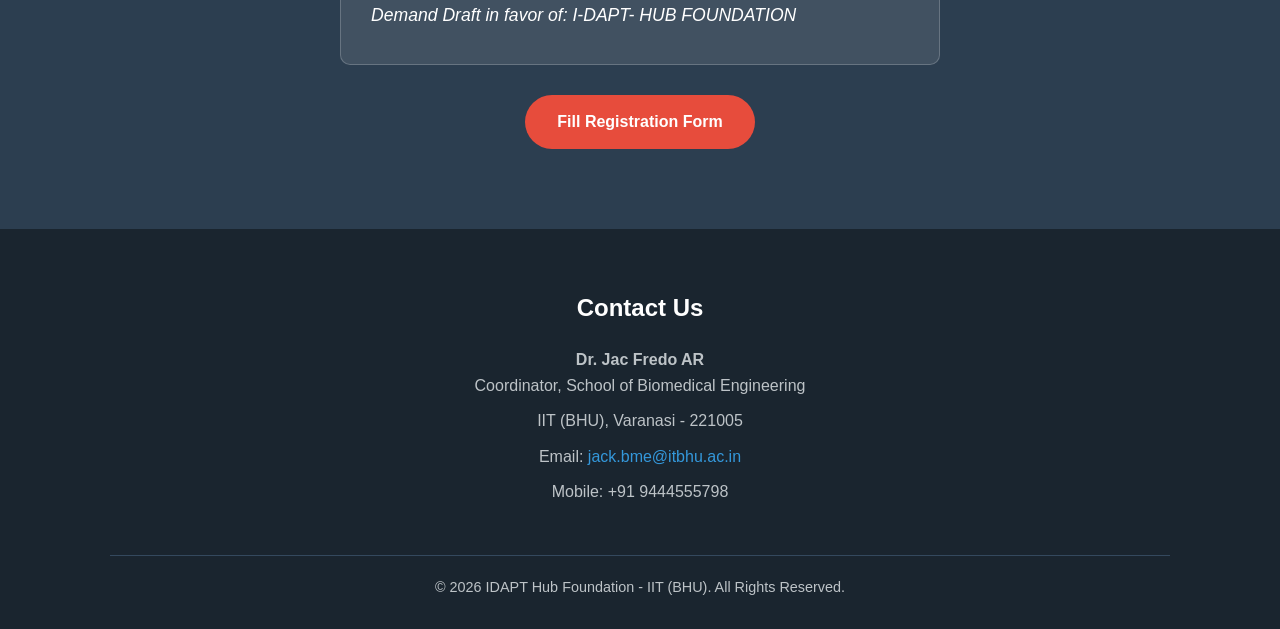
==== commit 70e412c2: "Update index.html" ====
--- a/index.html
+++ b/index.html
@@ -63,21 +63,20 @@
             </div>
 
             <div id="countdown-container">
-                <p>Registration closes in:</p>
-                <div class="countdown">
-                    <div class="time-unit"><span id="days">00</span><small>Days</small></div>
-                    <div class="time-unit"><span id="hours">00</span><small>Hours</small></div>
-                    <div class="time-unit"><span id="minutes">00</span><small>Mins</small></div>
-                    <div class="time-unit"><span id="seconds">00</span><small>Secs</small></div>
-                </div>
+                <p style="font-size: 1.4rem; color: #ffeb3b; font-weight: 700; text-transform: uppercase; letter-spacing: 2px;">
+                    Registration is now closed
+                </p>
+                <p style="opacity: 0.9; margin-top: 5px;">We look forward to seeing all registered participants in February!</p>
             </div>
 
             <div class="cta-group">
-                <a href="https://forms.gle/LeRqwVGc7tLSJDFQ8" target="_blank" class="btn btn-primary pulse-anim">Register Now</a>
+                <a href="javascript:void(0)" class="btn btn-outline" style="opacity: 0.6; cursor: not-allowed;">
+                    Registration Closed
+                </a>
                 <a href="Brochure.pdf" download="Computational_Neuroscience_Brochure" class="btn btn-outline">
                     <i class="fas fa-download"></i> Download Brochure
                 </a>
-                <a href="Workshop_Schedule.pdf" download="Workshop_Schedule" class="btn btn-outline">
+                <a href="Workshop Sheldule.pdf" download="Workshop_Schedule" class="btn btn-outline">
                     <i class="fas fa-download"></i> Schedule
                 </a>
             </div>
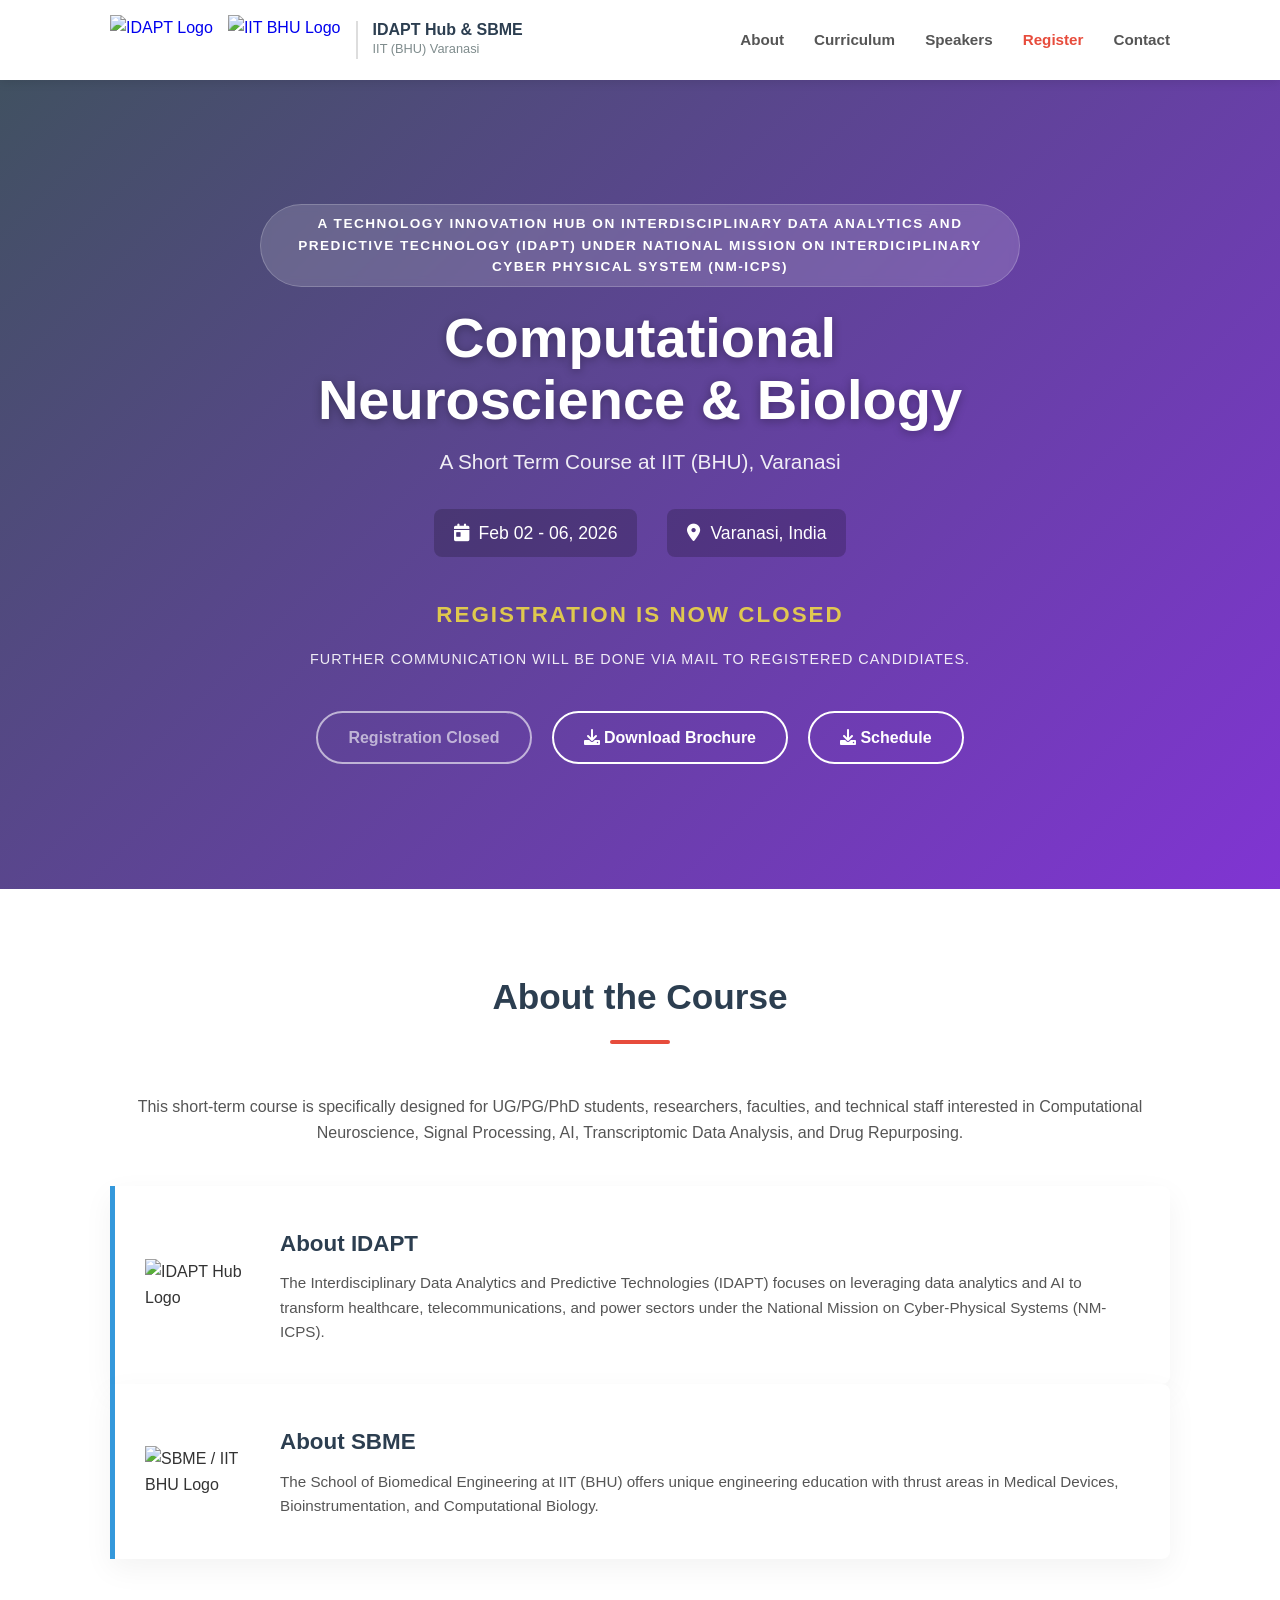
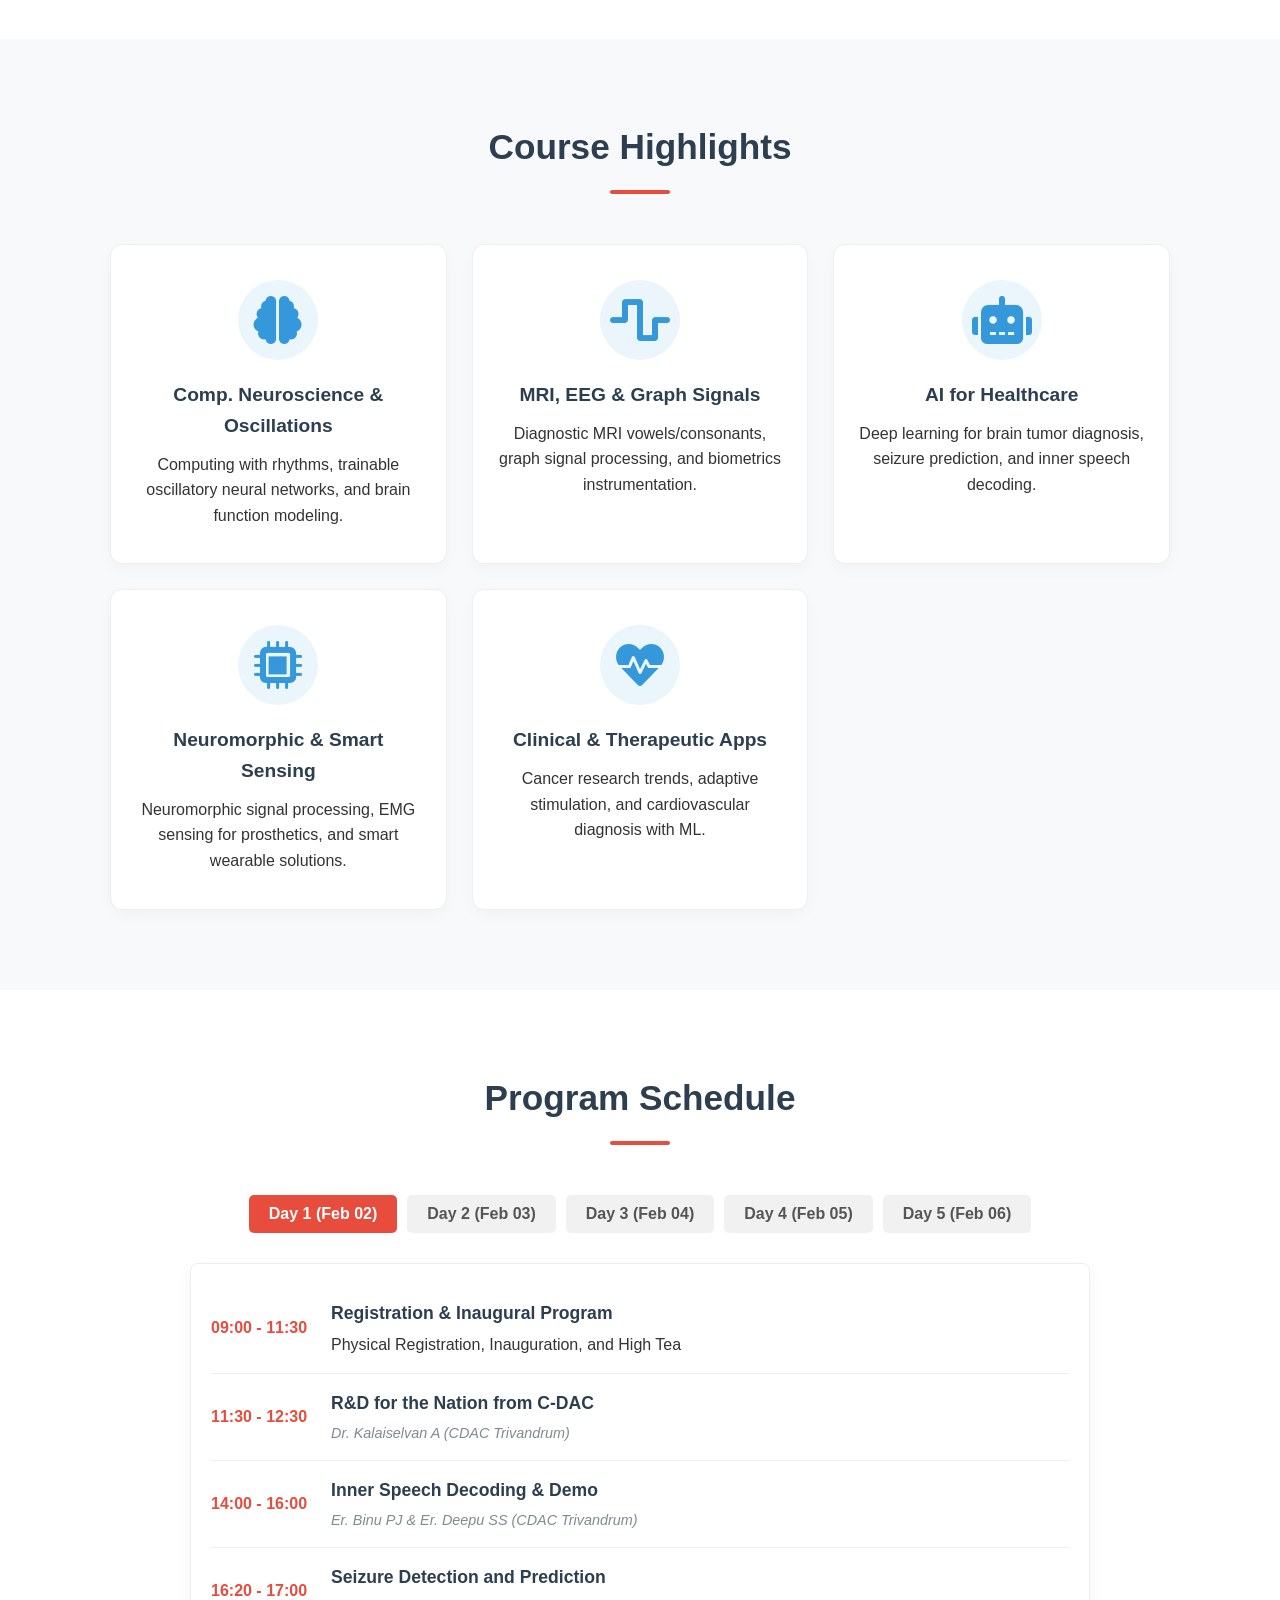
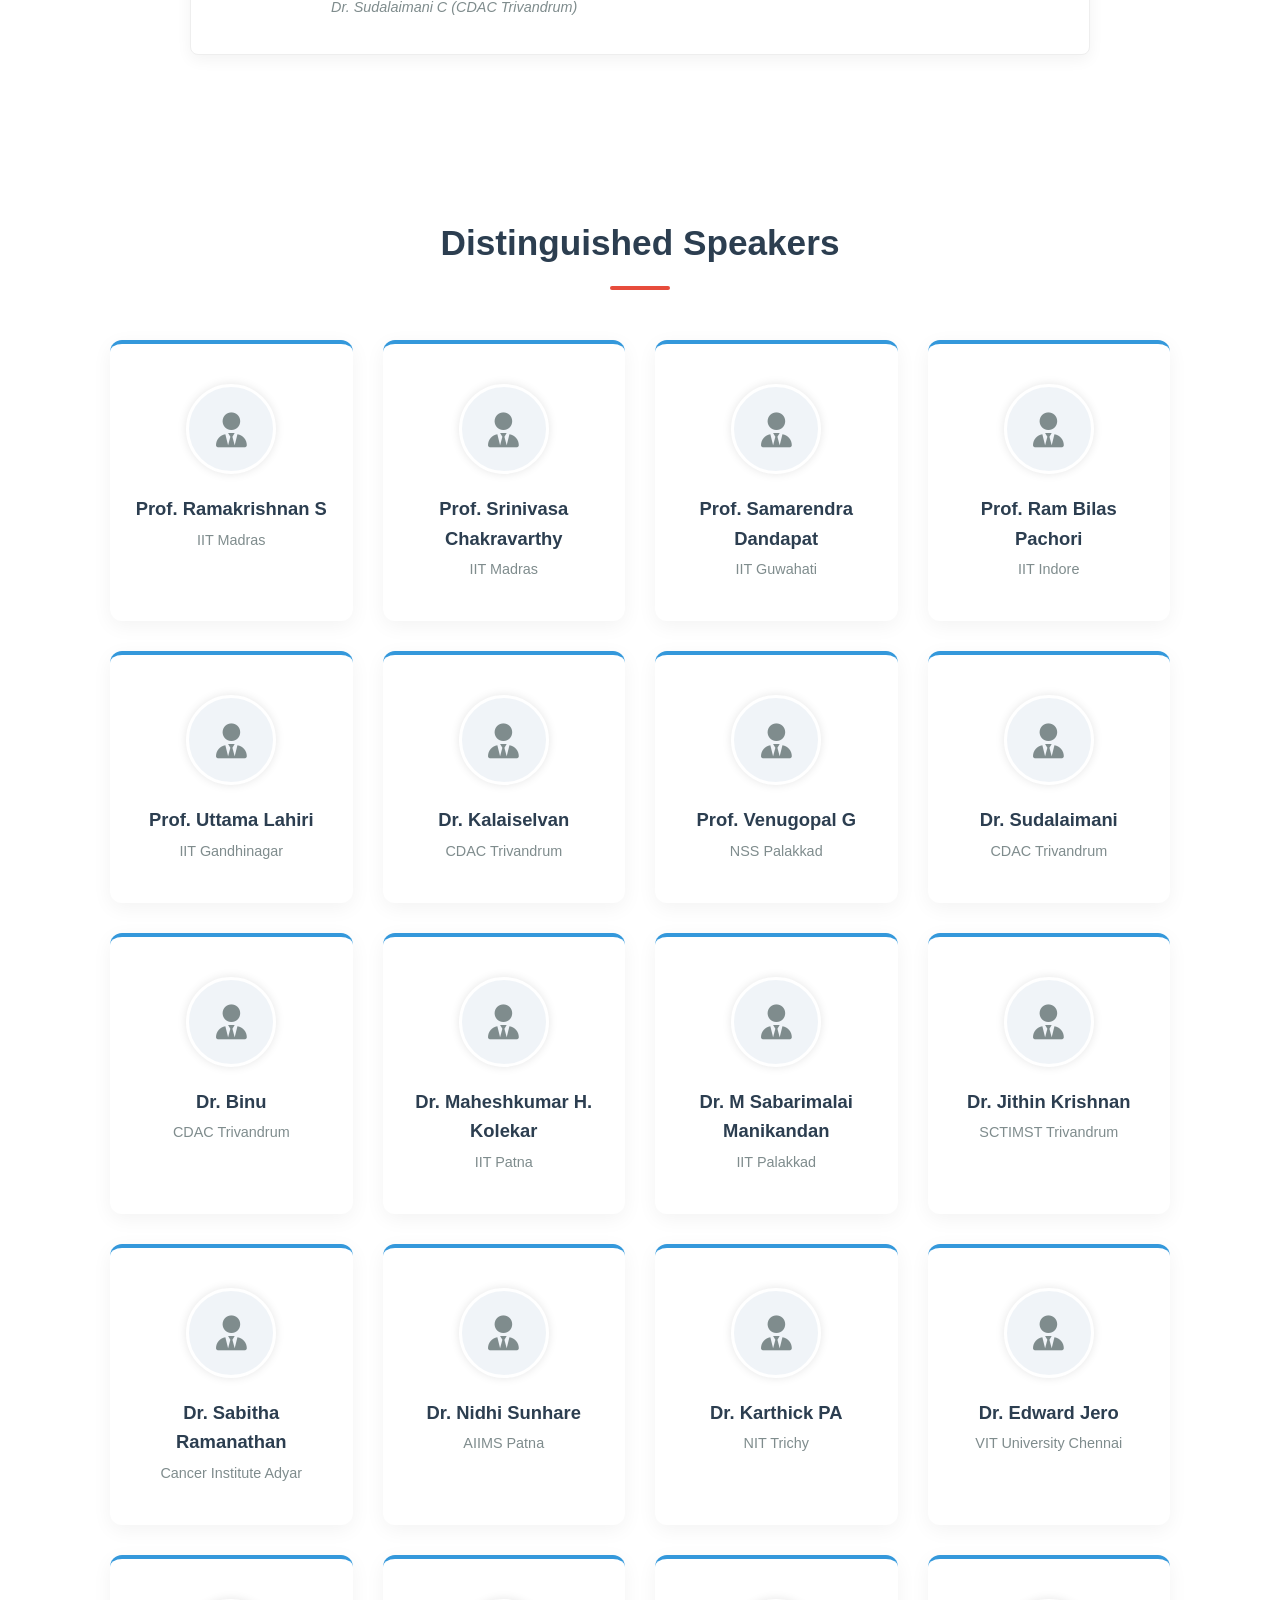
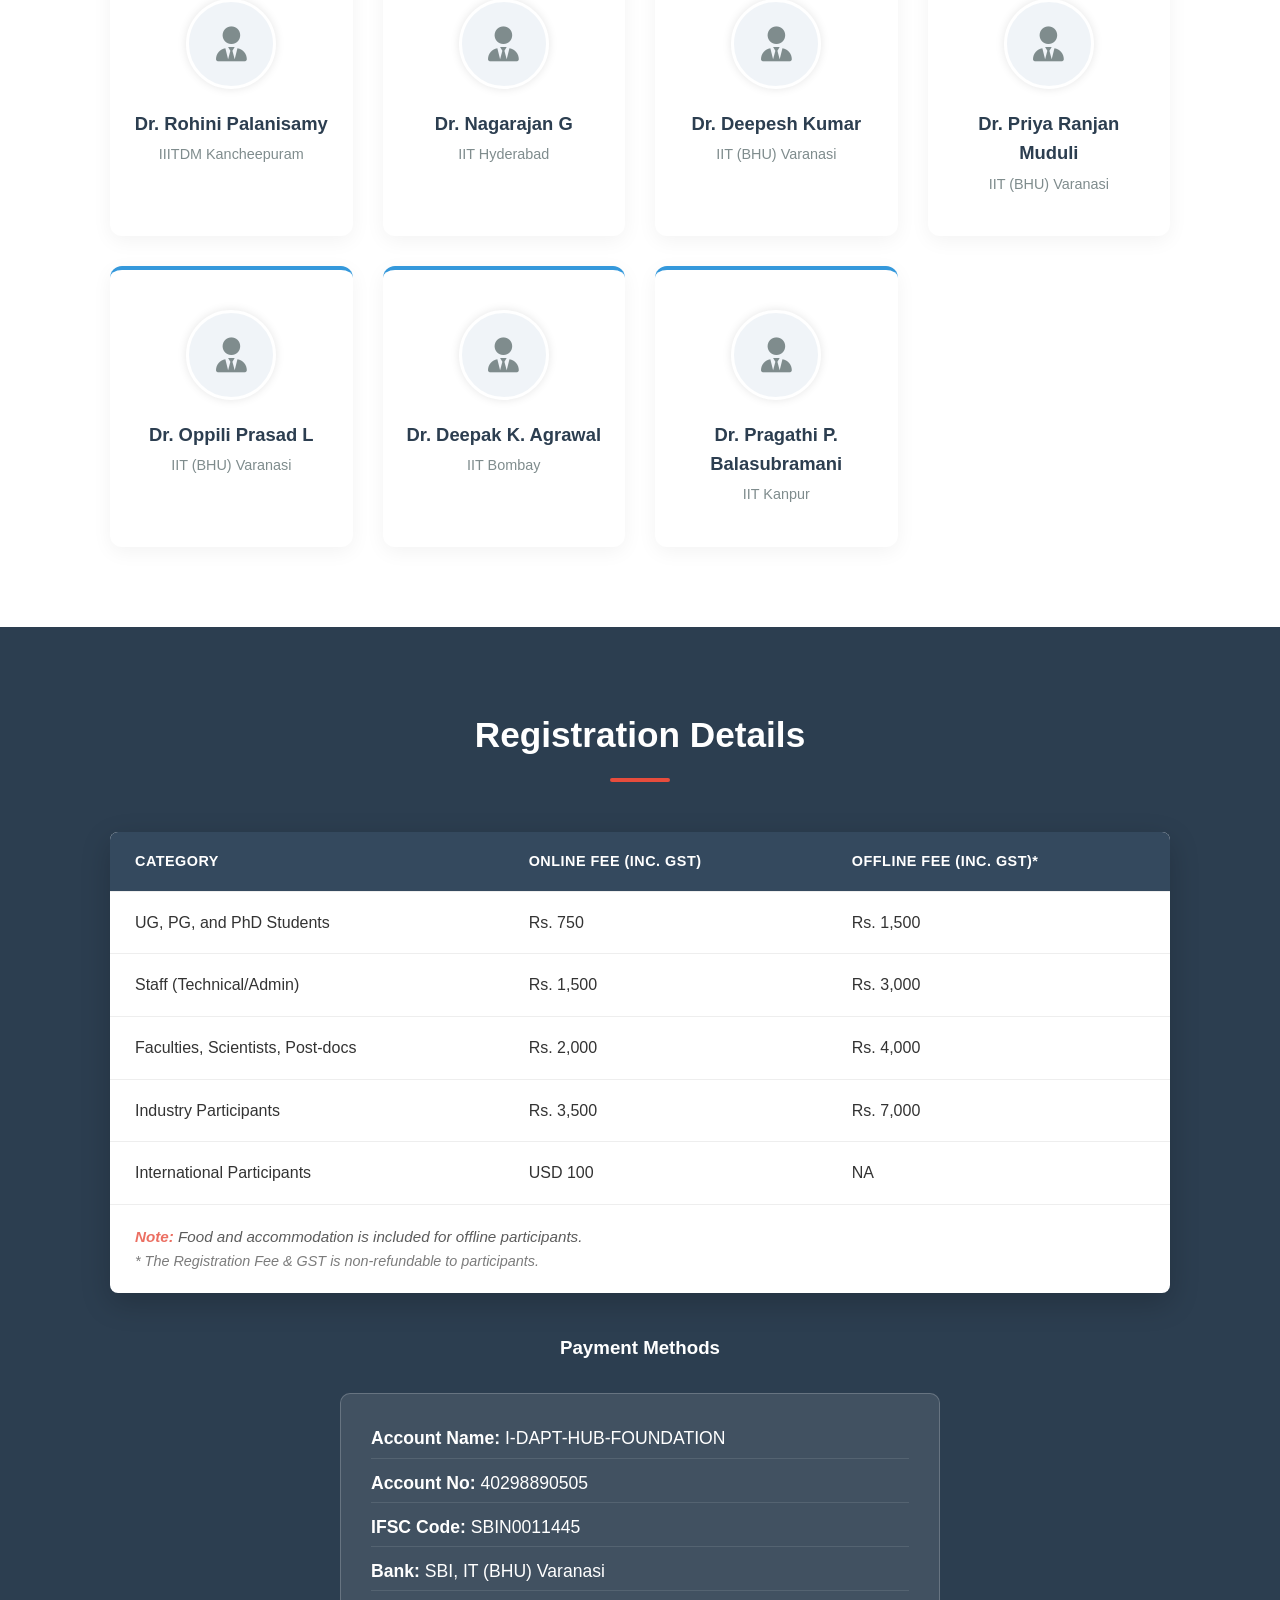
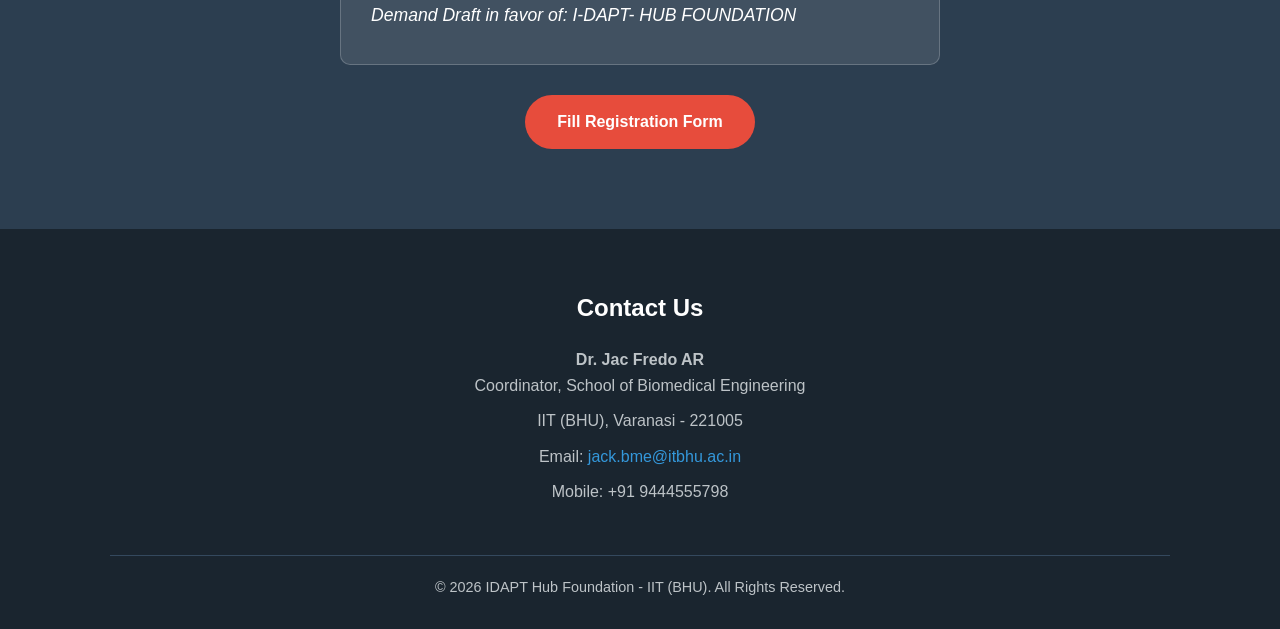
==== commit 87b141d4: "Update index.html" ====
--- a/index.html
+++ b/index.html
@@ -66,7 +66,7 @@
                 <p style="font-size: 1.4rem; color: #ffeb3b; font-weight: 700; text-transform: uppercase; letter-spacing: 2px;">
                     Registration is now closed
                 </p>
-                <p style="opacity: 0.9; margin-top: 5px;">We look forward to seeing all registered participants in February!</p>
+                <p style="opacity: 0.9; margin-top: 5px;">Further communication will be done via mail to registered candidiates.</p>
             </div>
 
             <div class="cta-group">
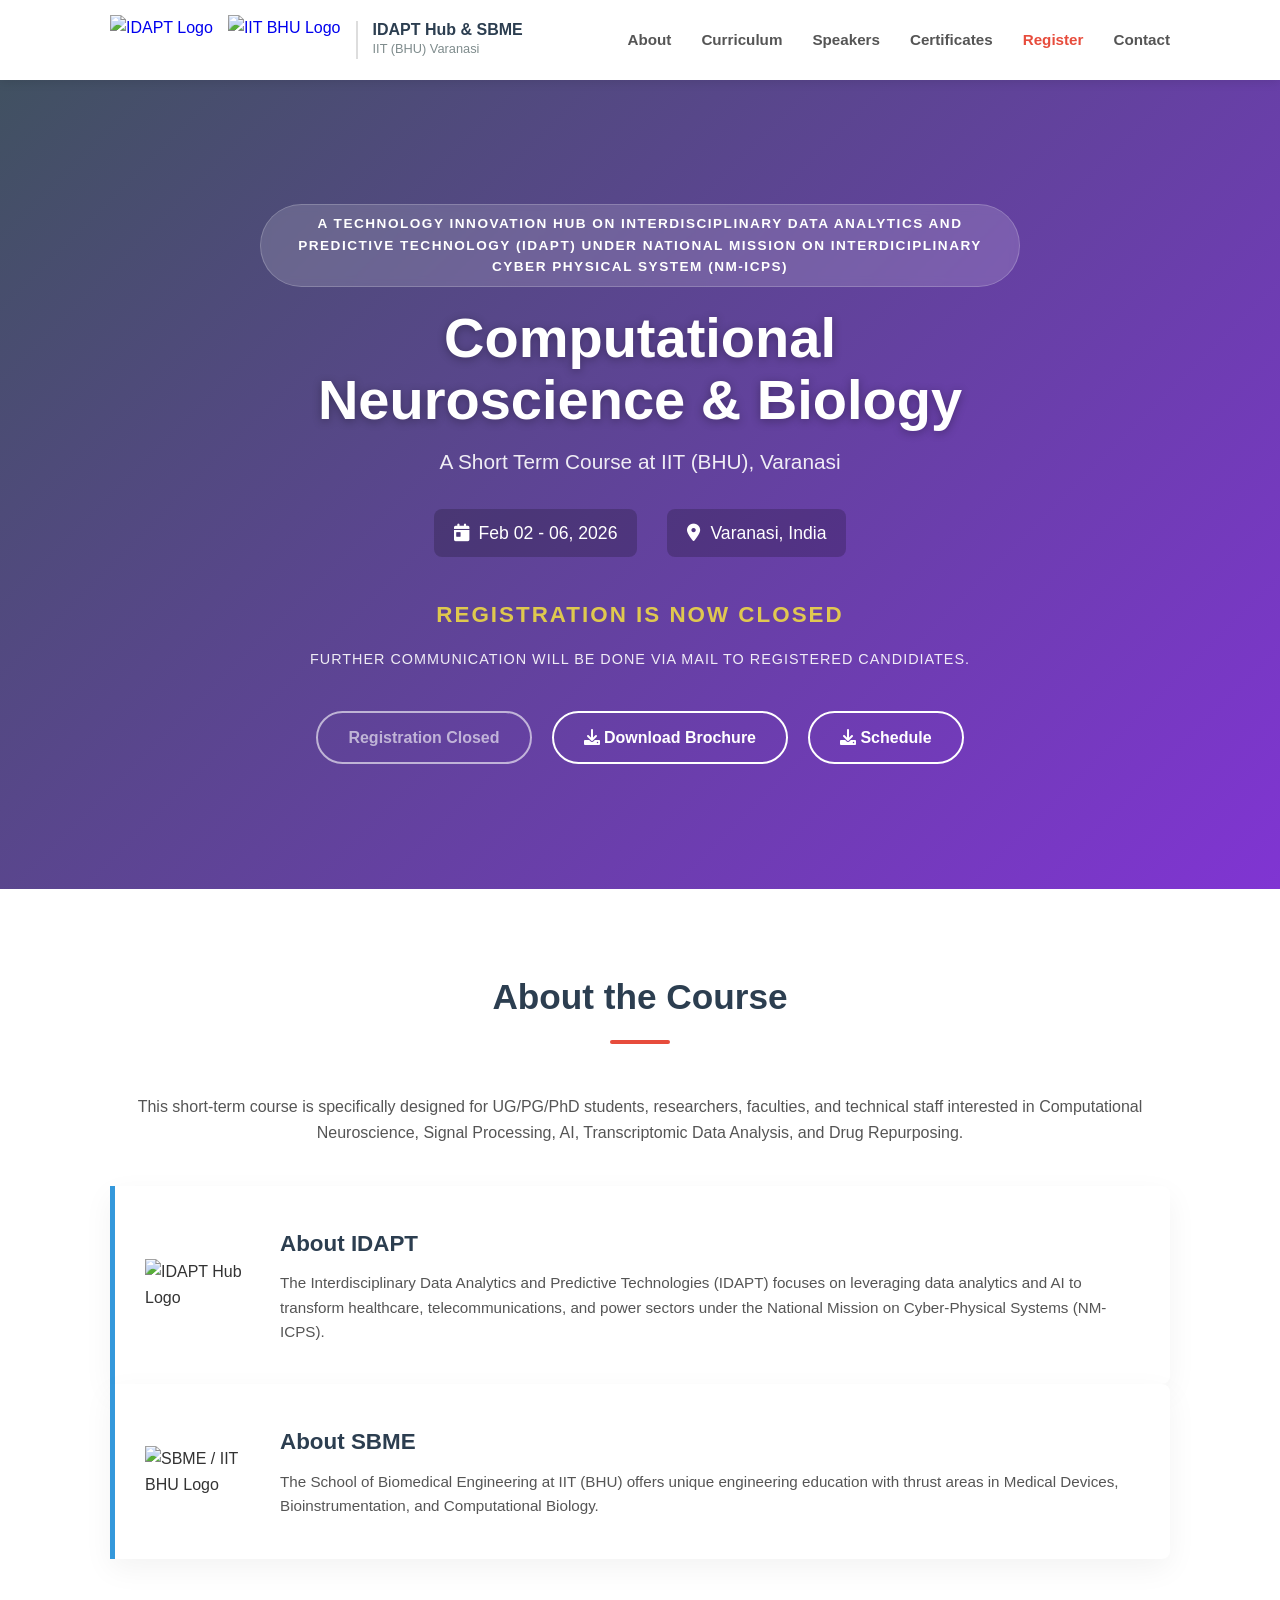
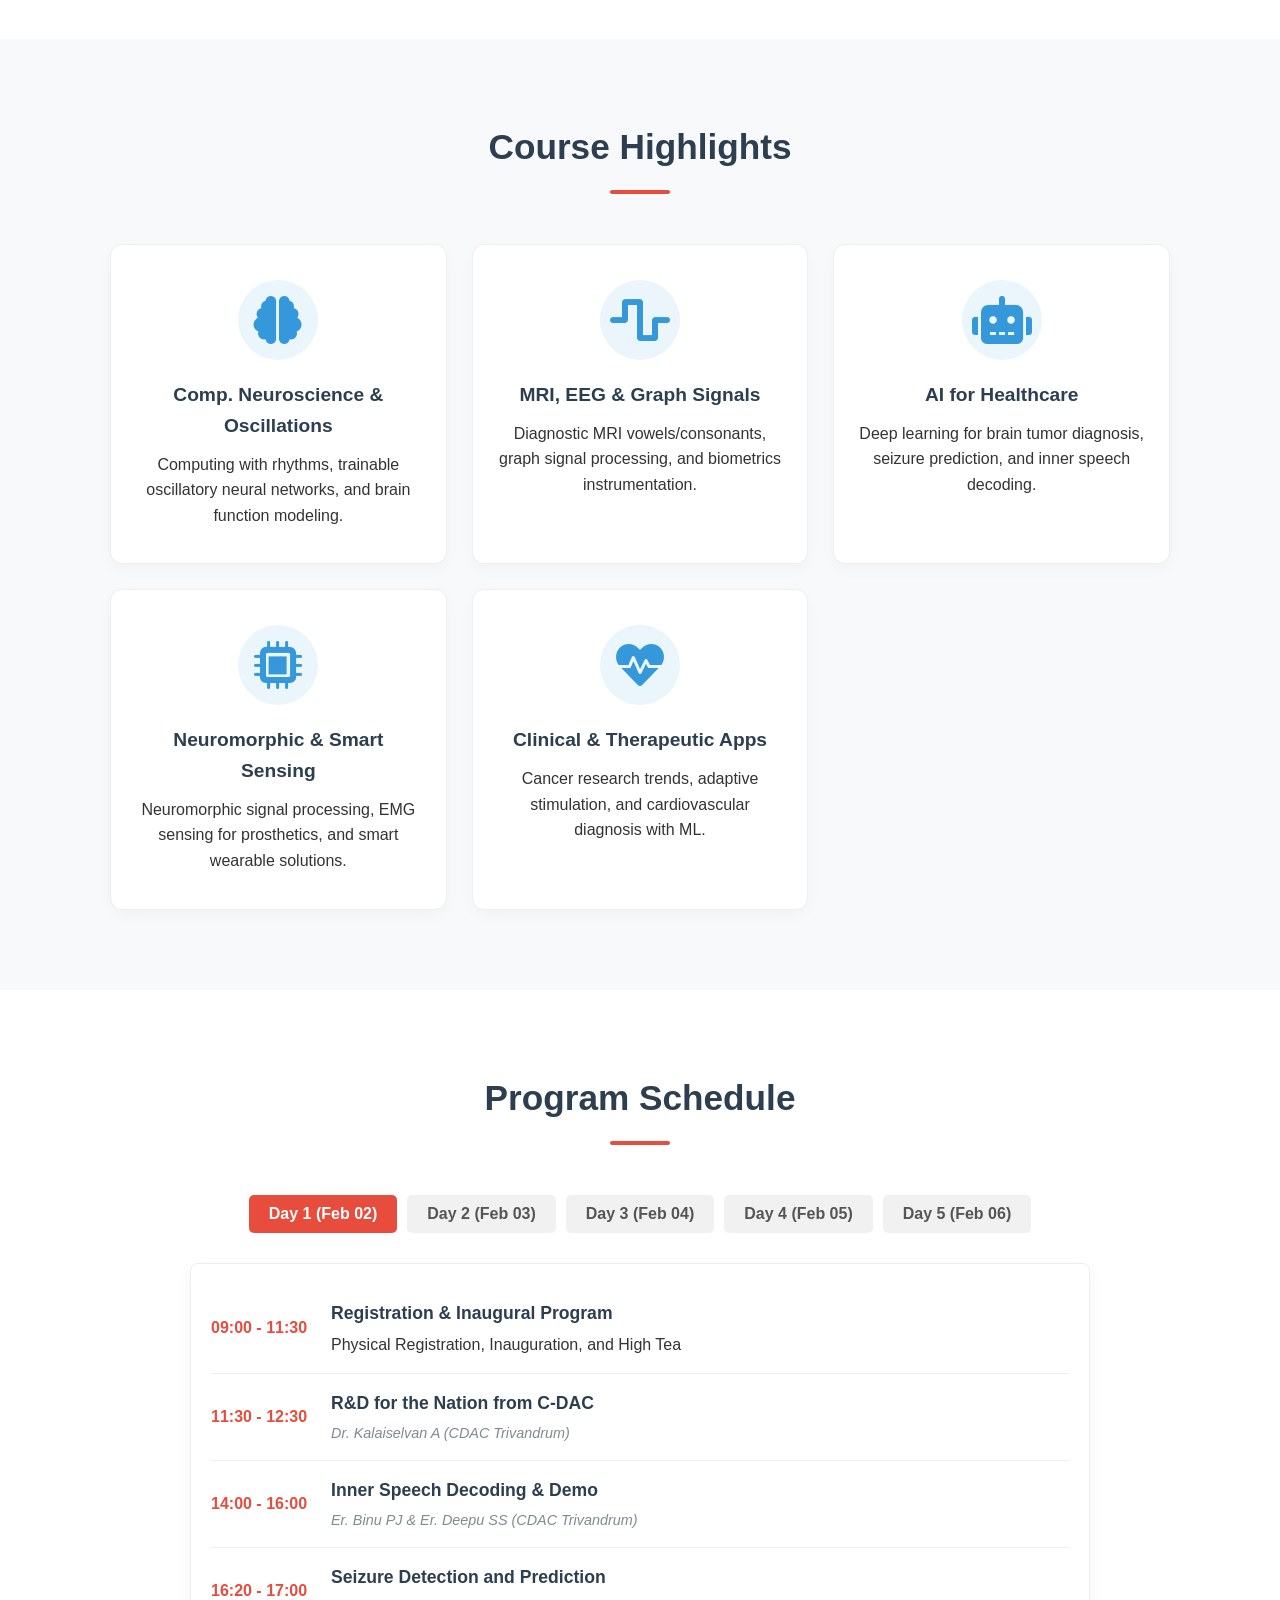
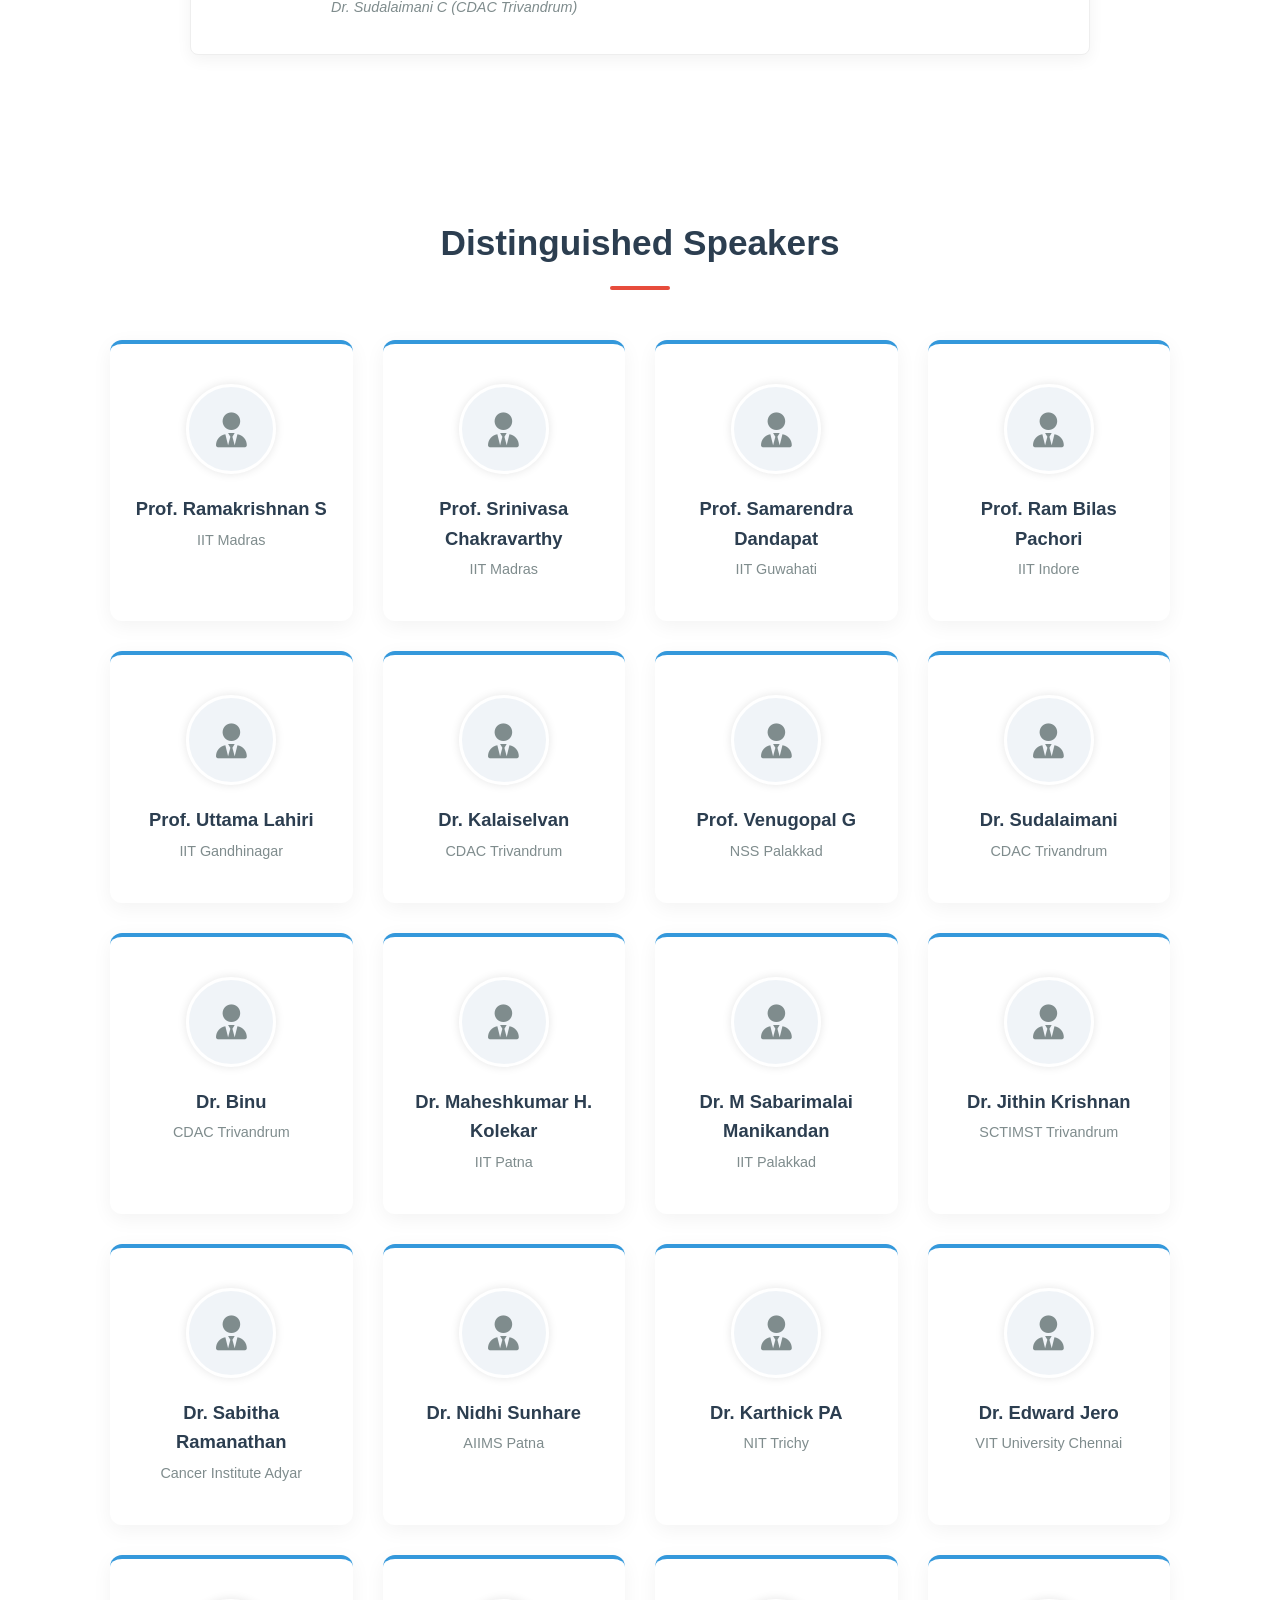
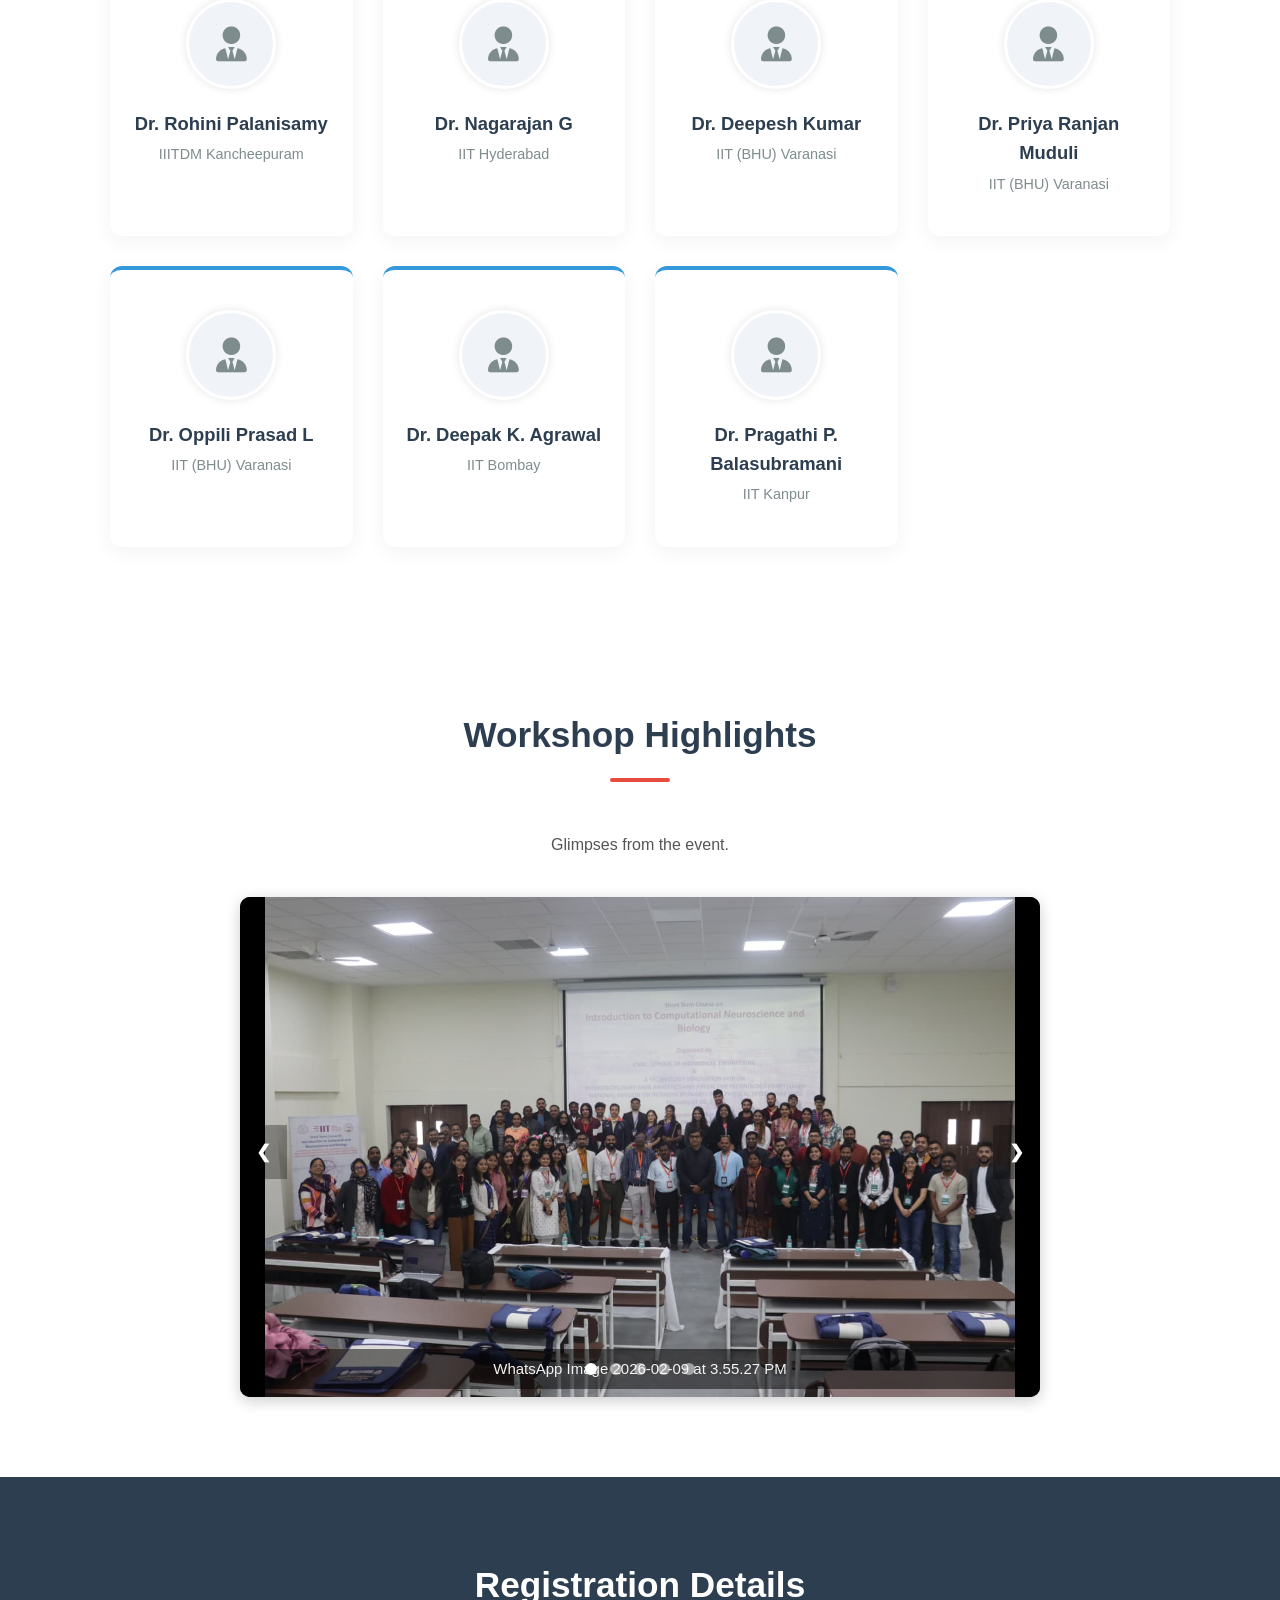
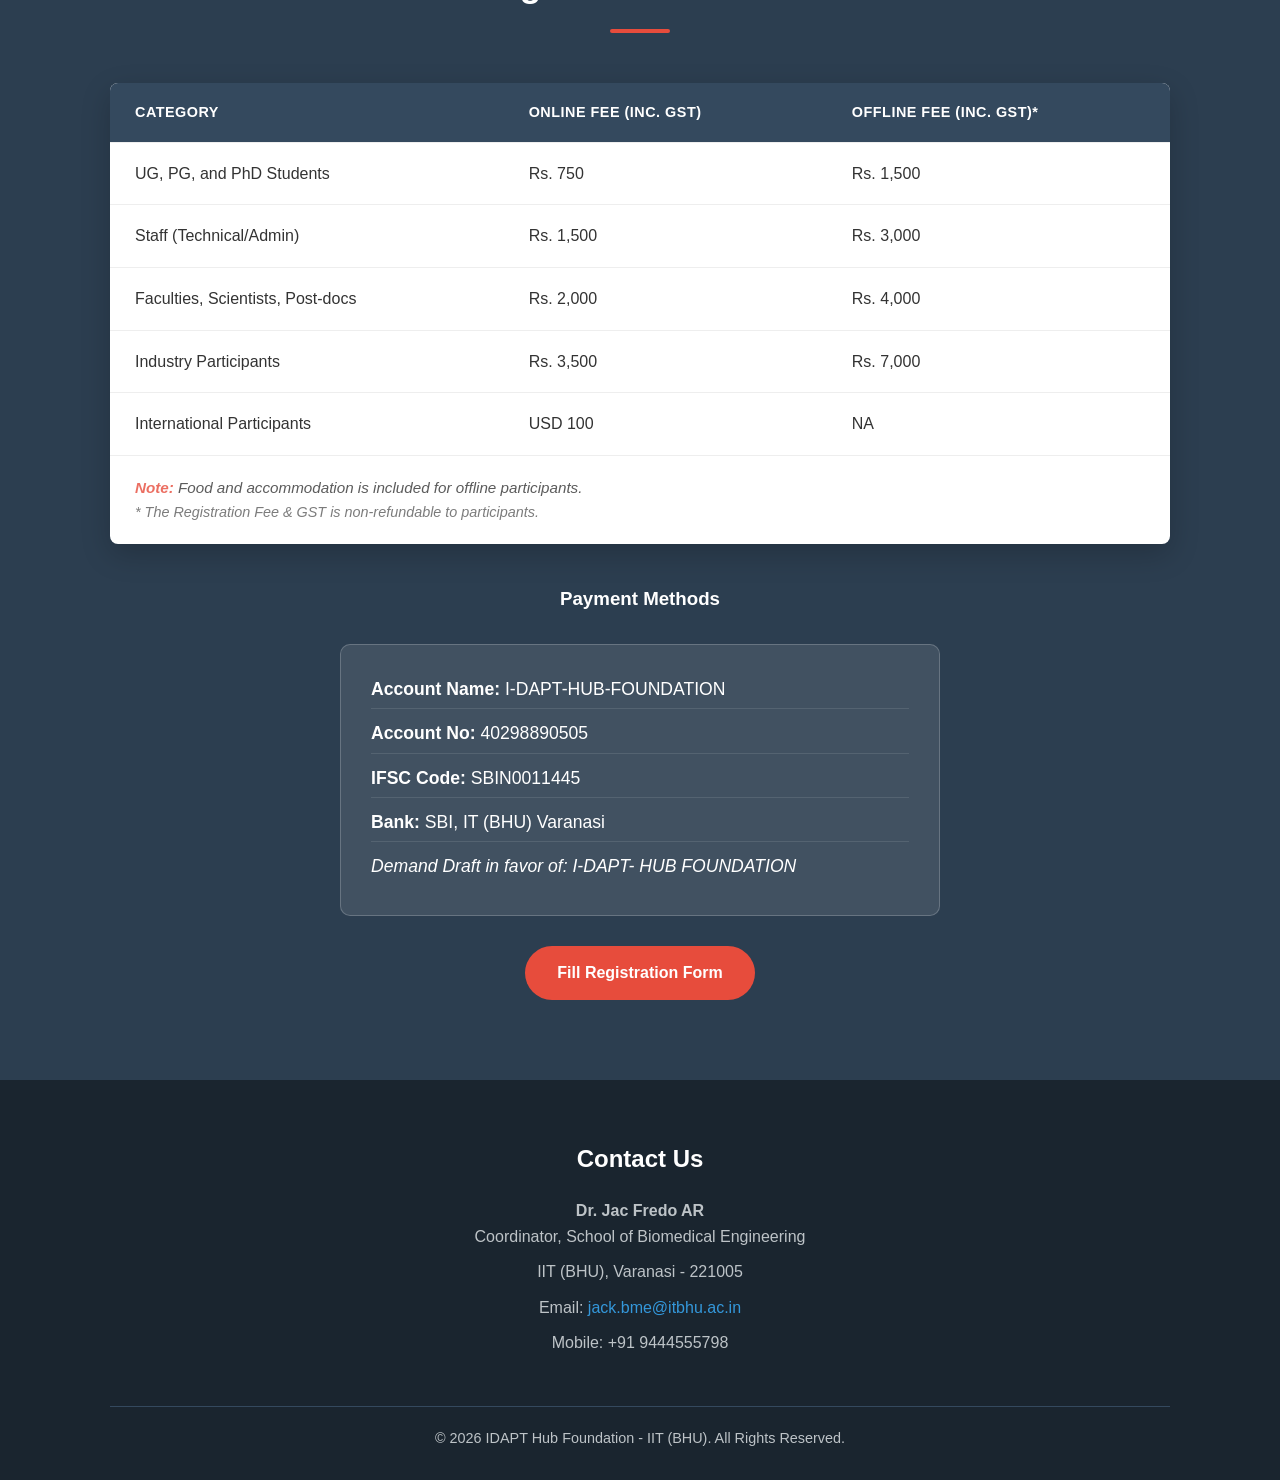
==== commit 19f5e784: "Implement Workshop Gallery Slideshow and Certificate Portal" ====
--- a/index.html
+++ b/index.html
@@ -1,26 +1,31 @@
-<!DOCTYPE html>
+﻿<!DOCTYPE html>
 <html lang="en">
+
 <head>
     <meta charset="UTF-8">
     <meta name="viewport" content="width=device-width, initial-scale=1.0">
     <title>Introduction to Computational Neuroscience and Biology | IIT (BHU)</title>
-    
-    <meta name="description" content="Join the Short Term Course on Computational Neuroscience & Biology at IIT (BHU) from Feb 02-06, 2026. Explore AI, Signal Processing, and Drug Repurposing. Register now!">
+
+    <meta name="description"
+        content="Join the Short Term Course on Computational Neuroscience & Biology at IIT (BHU) from Feb 02-06, 2026. Explore AI, Signal Processing, and Drug Repurposing. Register now!">
 
     <meta property="og:title" content="Introduction to Computational Neuroscience and Biology | IIT (BHU)">
-    <meta property="og:description" content="A short-term course covering Brain function, MRI/EEG Analysis, AI for Brain & Behavior, and RNA-seq workflows. Organized by IDAPT Hub & SBME.">
+    <meta property="og:description"
+        content="A short-term course covering Brain function, MRI/EEG Analysis, AI for Brain & Behavior, and RNA-seq workflows. Organized by IDAPT Hub & SBME.">
     <meta property="og:image" content="https://computationalneurosciencecourse.netlify.app/Social_banner.png">
     <meta property="og:url" content="https://computationalneurosciencecourse.netlify.app">
     <meta property="og:type" content="website">
 
     <meta name="twitter:card" content="summary_large_image">
     <meta name="twitter:title" content="Introduction to Computational Neuroscience and Biology">
-    <meta name="twitter:description" content="Join us at IIT (BHU) for a short-term course on Computational Neuroscience and AI. Feb 02-06, 2026.">
+    <meta name="twitter:description"
+        content="Join us at IIT (BHU) for a short-term course on Computational Neuroscience and AI. Feb 02-06, 2026.">
     <meta name="twitter:image" content="https://computationalneurosciencecourse.netlify.app/Social_banner.png">
 
     <link rel="stylesheet" href="style.css">
     <link rel="stylesheet" href="https://cdnjs.cloudflare.com/ajax/libs/font-awesome/6.0.0/css/all.min.css">
 </head>
+
 <body>
 
     <nav class="navbar">
@@ -38,6 +43,7 @@
                 <li><a href="#about">About</a></li>
                 <li><a href="#topics">Curriculum</a></li>
                 <li><a href="#speakers">Speakers</a></li>
+                <li><a href="certificates.html">Certificates</a></li>
                 <li><a href="#registration" class="highlight-link">Register</a></li>
                 <li><a href="#contact">Contact</a></li>
             </ul>
@@ -47,10 +53,11 @@
     <header class="hero">
         <div class="overlay"></div>
         <div class="container hero-content">
-            <span class="badge">A TECHNOLOGY INNOVATION HUB ON INTERDISCIPLINARY DATA ANALYTICS AND PREDICTIVE TECHNOLOGY (IDAPT) UNDER NATIONAL MISSION ON INTERDICIPLINARY CYBER PHYSICAL SYSTEM (NM-ICPS)</span>
+            <span class="badge">A TECHNOLOGY INNOVATION HUB ON INTERDISCIPLINARY DATA ANALYTICS AND PREDICTIVE
+                TECHNOLOGY (IDAPT) UNDER NATIONAL MISSION ON INTERDICIPLINARY CYBER PHYSICAL SYSTEM (NM-ICPS)</span>
             <h1>Computational Neuroscience & Biology</h1>
             <p class="subtitle">A Short Term Course at IIT (BHU), Varanasi</p>
-            
+
             <div class="hero-info-grid">
                 <div class="info-box">
                     <i class="fas fa-calendar-day"></i>
@@ -63,10 +70,12 @@
             </div>
 
             <div id="countdown-container">
-                <p style="font-size: 1.4rem; color: #ffeb3b; font-weight: 700; text-transform: uppercase; letter-spacing: 2px;">
+                <p
+                    style="font-size: 1.4rem; color: #ffeb3b; font-weight: 700; text-transform: uppercase; letter-spacing: 2px;">
                     Registration is now closed
                 </p>
-                <p style="opacity: 0.9; margin-top: 5px;">Further communication will be done via mail to registered candidiates.</p>
+                <p style="opacity: 0.9; margin-top: 5px;">Further communication will be done via mail to registered
+                    candidiates.</p>
             </div>
 
             <div class="cta-group">
@@ -87,14 +96,18 @@
         <div class="container">
             <h2 class="section-title">About the Course</h2>
             <p style="margin-bottom: 40px; text-align: center;">
-                This short-term course is specifically designed for UG/PG/PhD students, researchers, faculties, and technical staff interested in Computational Neuroscience, Signal Processing, AI, Transcriptomic Data Analysis, and Drug Repurposing.
+                This short-term course is specifically designed for UG/PG/PhD students, researchers, faculties, and
+                technical staff interested in Computational Neuroscience, Signal Processing, AI, Transcriptomic Data
+                Analysis, and Drug Repurposing.
             </p>
             <div class="grid-2">
                 <div class="card about-card-horizontal">
                     <img src="logo-idapt.gif" alt="IDAPT Hub Logo" class="org-logo">
                     <div class="card-text">
                         <h3>About IDAPT</h3>
-                        <p>The Interdisciplinary Data Analytics and Predictive Technologies (IDAPT) focuses on leveraging data analytics and AI to transform healthcare, telecommunications, and power sectors under the National Mission on Cyber-Physical Systems (NM-ICPS).</p>
+                        <p>The Interdisciplinary Data Analytics and Predictive Technologies (IDAPT) focuses on
+                            leveraging data analytics and AI to transform healthcare, telecommunications, and power
+                            sectors under the National Mission on Cyber-Physical Systems (NM-ICPS).</p>
                     </div>
                 </div>
 
@@ -102,7 +115,8 @@
                     <img src="logo-iitbhu.gif" alt="SBME / IIT BHU Logo" class="org-logo">
                     <div class="card-text">
                         <h3>About SBME</h3>
-                        <p>The School of Biomedical Engineering at IIT (BHU) offers unique engineering education with thrust areas in Medical Devices, Bioinstrumentation, and Computational Biology.</p>
+                        <p>The School of Biomedical Engineering at IIT (BHU) offers unique engineering education with
+                            thrust areas in Medical Devices, Bioinstrumentation, and Computational Biology.</p>
                     </div>
                 </div>
             </div>
@@ -113,7 +127,7 @@
         <div class="container">
             <h2 class="section-title">Course Highlights</h2>
             <div class="topics-grid">
-                
+
                 <div class="topic-item">
                     <i class="fas fa-brain"></i>
                     <h4>Comp. Neuroscience & Oscillations</h4>
@@ -121,7 +135,8 @@
                 </div>
 
                 <div class="topic-item">
-                    <i class="fas fa-wave-square"></i> <h4>MRI, EEG & Graph Signals</h4>
+                    <i class="fas fa-wave-square"></i>
+                    <h4>MRI, EEG & Graph Signals</h4>
                     <p>Diagnostic MRI vowels/consonants, graph signal processing, and biometrics instrumentation.</p>
                 </div>
 
@@ -132,12 +147,14 @@
                 </div>
 
                 <div class="topic-item">
-                    <i class="fas fa-microchip"></i> <h4>Neuromorphic & Smart Sensing</h4>
+                    <i class="fas fa-microchip"></i>
+                    <h4>Neuromorphic & Smart Sensing</h4>
                     <p>Neuromorphic signal processing, EMG sensing for prosthetics, and smart wearable solutions.</p>
                 </div>
 
                 <div class="topic-item">
-                    <i class="fas fa-heartbeat"></i> <h4>Clinical & Therapeutic Apps</h4>
+                    <i class="fas fa-heartbeat"></i>
+                    <h4>Clinical & Therapeutic Apps</h4>
                     <p>Cancer research trends, adaptive stimulation, and cardiovascular diagnosis with ML.</p>
                 </div>
 
@@ -148,7 +165,7 @@
     <section id="schedule" class="section">
         <div class="container">
             <h2 class="section-title">Program Schedule</h2>
-            
+
             <div class="schedule-tabs">
                 <button class="tab-btn active" onclick="openDay(event, 'day1')">Day 1 (Feb 02)</button>
                 <button class="tab-btn" onclick="openDay(event, 'day2')">Day 2 (Feb 03)</button>
@@ -511,10 +528,31 @@
         </div>
     </section>
 
+    <section id="gallery" class="section">
+        <div class="container">
+            <h2 class="section-title">Workshop Highlights</h2>
+            <p style="text-align: center; margin-bottom: 40px; color: #555;">Glimpses from the event.</p>
+
+            <div class="carousel-container">
+                <div id="galleryTrack" class="carousel-track">
+                    <!-- Javascript will populate slides here -->
+                </div>
+
+                <button class="carousel-btn prev-btn" onclick="changeSlide(-1)">&#10094;</button>
+                <button class="carousel-btn next-btn" onclick="changeSlide(1)">&#10095;</button>
+
+                <div id="carouselDots" class="carousel-dots">
+                    <!-- Javascript will populate dots here -->
+                </div>
+            </div>
+
+            <!-- Removed Lightbox Modal as it's not needed for slideshow -->
+    </section>
+
     <section id="registration" class="section bg-blue">
         <div class="container">
             <h2 class="section-title text-white">Registration Details</h2>
-            
+
             <div class="fee-table-wrapper">
                 <table class="fee-table">
                     <thead>
@@ -554,8 +592,10 @@
                 </table>
                 <div style="padding: 20px 25px; border-top: 1px solid #eee;">
                     <p class="note" style="color: #333; margin: 0; font-size: 0.95rem; line-height: 1.6;">
-                        <strong style="color: #e74c3c;">Note:</strong> Food and accommodation is included for offline participants.<br>
-                        <span style="font-size: 0.9rem; opacity: 0.8;">* The Registration Fee & GST is non-refundable to participants.</span>
+                        <strong style="color: #e74c3c;">Note:</strong> Food and accommodation is included for offline
+                        participants.<br>
+                        <span style="font-size: 0.9rem; opacity: 0.8;">* The Registration Fee & GST is non-refundable to
+                            participants.</span>
                     </p>
                 </div>
             </div>
@@ -570,7 +610,8 @@
                     <p><em>Demand Draft in favor of: I-DAPT- HUB FOUNDATION</em> </p>
                 </div>
                 <div class="register-action">
-                    <a href="https://forms.gle/LeRqwVGc7tLSJDFQ8" target="_blank" class="btn btn-primary btn-large">Fill Registration Form</a>
+                    <a href="https://forms.gle/LeRqwVGc7tLSJDFQ8" target="_blank" class="btn btn-primary btn-large">Fill
+                        Registration Form</a>
                 </div>
             </div>
         </div>
@@ -594,23 +635,23 @@
     <script>
         // Set the date we're counting down to: Jan 15, 2026
         const countDownDate = new Date("Jan 15, 2026 23:59:59").getTime();
-    
-        const x = setInterval(function() {
+
+        const x = setInterval(function () {
             const now = new Date().getTime();
             const distance = countDownDate - now;
-    
+
             // Time calculations for days, hours, minutes and seconds
             const days = Math.floor(distance / (1000 * 60 * 60 * 24));
             const hours = Math.floor((distance % (1000 * 60 * 60 * 24)) / (1000 * 60 * 60));
             const minutes = Math.floor((distance % (1000 * 60 * 60)) / (1000 * 60));
             const seconds = Math.floor((distance % (1000 * 60)) / 1000);
-    
+
             // Display the result in the elements
             document.getElementById("days").innerHTML = days < 10 ? '0' + days : days;
             document.getElementById("hours").innerHTML = hours < 10 ? '0' + hours : hours;
             document.getElementById("minutes").innerHTML = minutes < 10 ? '0' + minutes : minutes;
             document.getElementById("seconds").innerHTML = seconds < 10 ? '0' + seconds : seconds;
-    
+
             // If the count down is finished
             if (distance < 0) {
                 clearInterval(x);
@@ -622,7 +663,7 @@
     <script>
         function openDay(evt, dayName) {
             var i, tabcontent, tablinks;
-            
+
             // Hide all tab content
             tabcontent = document.getElementsByClassName("tab-content");
             for (i = 0; i < tabcontent.length; i++) {
@@ -641,5 +682,7 @@
         }
     </script>
 
+    <script src="gallery.js"></script>
 </body>
-</html>
+
+</html>
--- a/style.css
+++ b/style.css
@@ -781,3 +781,114 @@
         margin-bottom: 5px;
     }
 }
+
+/* =========================================
+   11. Gallery Slideshow
+   ========================================= */
+.carousel-container {
+    max-width: 800px;
+    position: relative;
+    margin: auto;
+    overflow: hidden;
+    border-radius: 10px;
+    box-shadow: 0 4px 15px rgba(0,0,0,0.2);
+    background: #000;
+}
+
+.carousel-track {
+    display: flex;
+    transition: transform 0.5s ease-in-out;
+    height: 500px; /* Fixed height for slideshow */
+}
+
+.carousel-slide {
+    min-width: 100%;
+    box-sizing: border-box;
+    display: flex;
+    align-items: center;
+    justify-content: center;
+    background: #000;
+}
+
+.carousel-slide img {
+    max-width: 100%;
+    max-height: 100%;
+    display: block;
+    object-fit: contain;
+}
+
+/* Navigation Buttons */
+.carousel-btn {
+    cursor: pointer;
+    position: absolute;
+    top: 50%;
+    width: auto;
+    padding: 16px;
+    margin-top: -22px;
+    color: white;
+    font-weight: bold;
+    font-size: 18px;
+    transition: 0.6s ease;
+    border-radius: 0 3px 3px 0;
+    user-select: none;
+    background-color: rgba(0,0,0,0.3);
+    border: none;
+    z-index: 10;
+}
+
+.next-btn {
+    right: 0;
+    border-radius: 3px 0 0 3px;
+}
+
+.prev-btn {
+    left: 0;
+    border-radius: 3px 0 0 3px;
+}
+
+.carousel-btn:hover {
+    background-color: rgba(0,0,0,0.8);
+}
+
+/* Dots/Indicators */
+.carousel-dots {
+    text-align: center;
+    position: absolute;
+    bottom: 15px;
+    width: 100%;
+    z-index: 10;
+}
+
+.dot {
+    cursor: pointer;
+    height: 12px;
+    width: 12px;
+    margin: 0 4px;
+    background-color: rgba(255,255,255,0.5);
+    border-radius: 50%;
+    display: inline-block;
+    transition: background-color 0.6s ease;
+}
+
+.dot.active, .dot:hover {
+    background-color: #fff;
+}
+
+/* Caption Text */
+.slide-caption {
+    color: #f2f2f2;
+    font-size: 15px;
+    padding: 8px 12px;
+    position: absolute;
+    bottom: 8px;
+    width: 100%;
+    text-align: center;
+    background: rgba(0, 0, 0, 0.5);
+}
+
+@media only screen and (max-width: 768px) {
+    .carousel-track {
+        height: 300px;
+    }
+}
+
